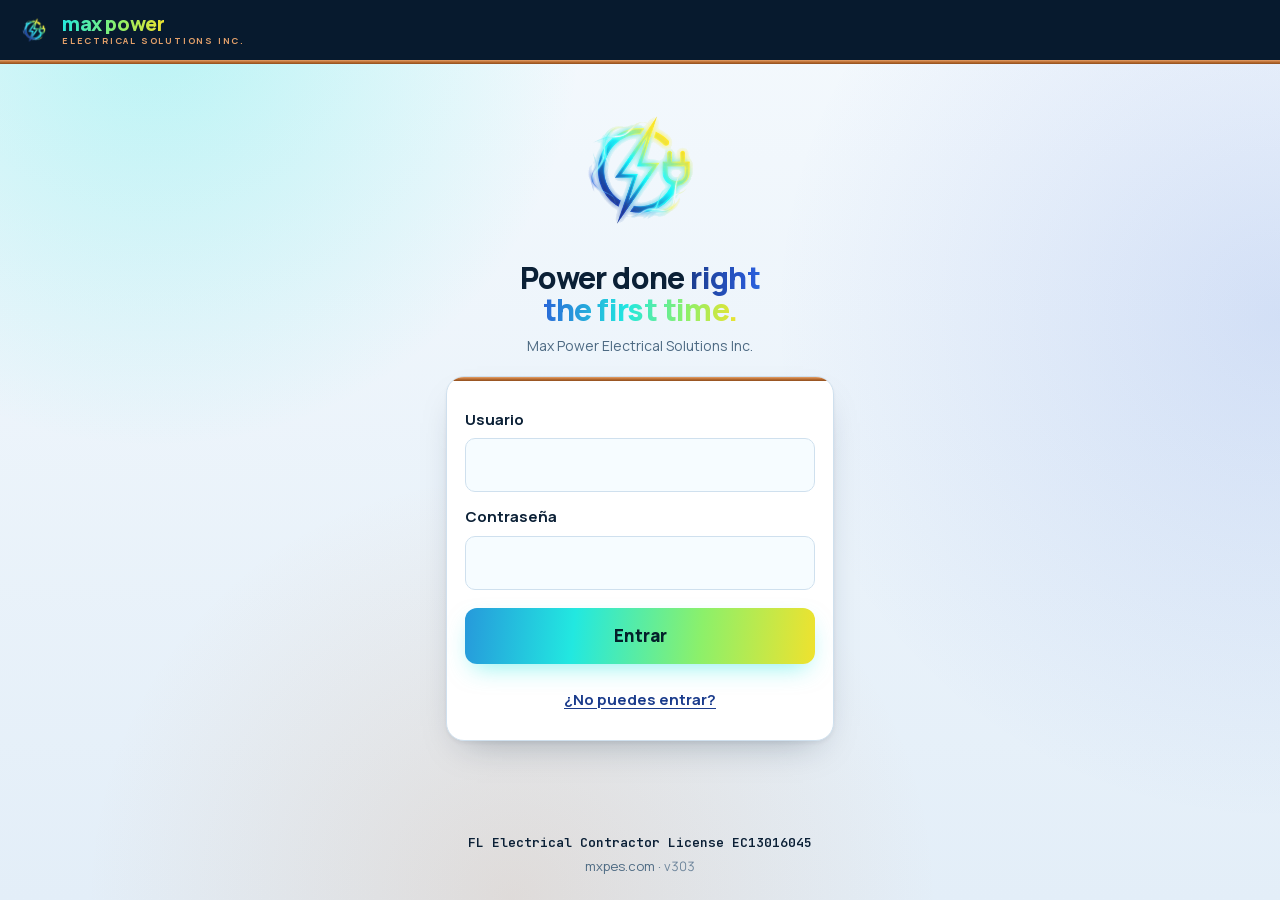
==== index.html @ 0029f030 "Fase 11b: documentos (la lista única de pegado v305, README de las capas que cambian, f11 «La Fase 1" ====
<!DOCTYPE html>
<html lang="es">
<head>
  <meta charset="UTF-8">
  <meta name="viewport" content="width=device-width, initial-scale=1.0">
  <title>Max Power — Proyectos</title>
  <link rel="manifest" href="manifest.webmanifest">
  <meta name="theme-color" content="#071A2E">
  <meta name="apple-mobile-web-app-capable" content="yes">
  <meta name="apple-mobile-web-app-status-bar-style" content="black-translucent">
  <meta name="apple-mobile-web-app-title" content="Max Power">
  <link rel="apple-touch-icon" href="assets/icon-180.png">
  <link rel="icon" type="image/png" sizes="192x192" href="assets/icon-192.png">
  <link rel="stylesheet" href="css/styles.css?v=299">
  <link rel="stylesheet" href="css/conta.css?v=305">
</head>
<body>

  <!-- ============ PORTADA: usuario y contraseña ============ -->
  <section id="vista-login" class="login" hidden>
    <!-- La misma barra noche de la app, con el cable de cobre -->
    <header class="login-barra">
      <img id="logo-login-barra" class="login-barra-logo" src="" alt="" width="36" height="36">
      <div>
        <div class="wordmark grad-text-warm">max power</div>
        <div class="wordmark-sub">Electrical Solutions Inc.</div>
      </div>
      <div class="wire-cu" aria-hidden="true"></div>
    </header>
    <div class="login-caja">
      <img id="logo-login" class="login-logo" alt="Logo Max Power" src="">
      <h1 class="login-titulo">Power done <span class="grad-text">right the first time.</span></h1>
      <p class="login-empresa">Max Power Electrical Solutions Inc.</p>
      <form id="form-login" class="login-form card card-white">
        <div class="wire-cu" aria-hidden="true"></div>
        <label>Usuario
          <input name="usuario" type="text" autocomplete="username" autocapitalize="none" required>
        </label>
        <label>Contraseña
          <input name="clave" type="password" autocomplete="current-password" required>
        </label>
        <div id="login-error" class="login-error" hidden>Usuario o contraseña incorrectos.</div>
        <button type="submit" class="btn btn-pulse btn-entrar">Entrar</button>
        <details class="login-ayuda">
          <summary>¿No puedes entrar?</summary>
          <p>Pídele a Edgar que te cambie la contraseña.</p>
        </details>
      </form>
      <div class="login-pie">
        <div class="mono">FL Electrical Contractor License EC13016045</div>
        <div>mxpes.com · <span class="app-version" data-version title="Versión de la app"></span></div>
      </div>
    </div>
  </section>

  <!-- ============ APLICACIÓN ============ -->
  <div id="vista-app" hidden>

    <!-- Marco oscuro superior (como el nav de mxpes.com) -->
    <header class="membrete">
      <div class="membrete-inner">
        <img id="logo" class="membrete-logo" alt="Logo Max Power" src="">
        <div>
          <div class="wordmark grad-text-warm">max power</div>
          <div class="wordmark-sub">Electrical Solutions Inc.</div>
        </div>
        <!-- «Cobre y luz»: en la barra solo queda el avatar. Abre la hoja «Perfil» -->
        <div class="membrete-der">
          <button id="btn-avatar" type="button" class="btn-avatar" aria-haspopup="dialog" aria-label="Perfil" title="Perfil"><span id="avatar-iniciales" class="avatar-iniciales" data-no-i18n aria-hidden="true"></span></button>
        </div>
      </div>
      <!-- Los botones de siempre NO se borran: viven aquí escondidos, con sus id y
           manejadores, y el avatar y el botón flotante los tocan con .click()
           (un solo camino de código). Nunca se ven. -->
      <div class="membrete-guardado" hidden>
        <button id="btn-asistente" class="btn-chat" title="Preguntarle al asistente" hidden><svg viewBox="0 0 24 24" fill="none" stroke="currentColor" stroke-width="1.7" stroke-linecap="round" stroke-linejoin="round"><path d="M11 4.5c.5 3.4 2.1 5 5.5 5.5-3.4.5-5 2.1-5.5 5.5-.5-3.4-2.1-5-5.5-5.5 3.4-.5 5-2.1 5.5-5.5z"/><path d="M18 13.5c.3 1.9 1.1 2.7 3 3-1.9.3-2.7 1.1-3 3-.3-1.9-1.1-2.7-3-3 1.9-.3 2.7-1.1 3-3z"/></svg></button>
        <button id="btn-chat" class="btn-chat" title="Mensajes del equipo" hidden><svg viewBox="0 0 24 24" fill="none" stroke="currentColor" stroke-width="1.7" stroke-linecap="round" stroke-linejoin="round"><path d="M21 11.5a7.5 7.5 0 0 1-7.5 7.5H6.2L3 21.5l.9-4.6A7.5 7.5 0 1 1 21 11.5z"/><path d="M8.5 11.5h.01M12 11.5h.01M15.5 11.5h.01"/></svg><span id="chat-badge" class="chat-badge" hidden></span></button>
        <button id="btn-idioma" class="btn-idioma" title="English / Español">EN</button>
        <span id="usuario-chip" class="usuario-chip"></span>
        <span class="app-version" data-version title="Versión de la app — toca para comprobarla"></span>
        <button id="btn-salir" class="btn-salir" title="Cambiar de usuario">Salir</button>
      </div>
      <!-- El cable de cobre con su chispa: cuelga debajo de la barra y viaja con ella -->
      <div class="wire-cu" aria-hidden="true"></div>
    </header>

    <!-- Menú lateral: desde 768 px (iPad y computadora). Las mismas entradas de la
         barra de abajo: Hoy, Proyectos, Contabilidad (solo el dueño) y Más. -->
    <nav id="lateral" class="lateral" aria-label="Menú"></nav>

    <!-- Migas y acciones de la vista actual -->
    <div class="toolbar">
      <button id="btn-volver" class="btn-volver" hidden title="Volver">←</button>
      <div class="toolbar-titulos">
        <div id="kicker" class="kicker"></div>
        <h1 id="titulo-vista">Hoy</h1>
      </div>
      <button id="btn-nuevo" class="btn-nuevo" title="Crear un proyecto nuevo" hidden>+ Nuevo proyecto</button>
    </div>

    <main class="container">

      <!-- «HOY» (vista home): el día de quien entró. Las categorías viven ahora en
           Proyectos › Todos los proyectos. -->
      <section id="vista-home">
        <!-- Las siete losetas de siempre: siguen aquí con sus id y manejadores (otras
             partes de la app y las pruebas las tocan con .click()), pero no se ven nunca.
             Cada una tiene ahora su sitio: Hoy, Proyectos o Más. -->
        <div class="botones-rapidos" aria-hidden="true">
          <button id="btn-horas" class="btn-horas"><span class="tile-ico"><svg viewBox="0 0 24 24" fill="none" stroke="currentColor" stroke-width="1.8" stroke-linecap="round" stroke-linejoin="round"><circle cx="12" cy="13" r="8"/><path d="M12 9v4l2.5 2.5"/><path d="M9 2h6"/></svg></span><span class="tile-txt">Reportar mis horas</span></button>
          <button id="btn-calendario" class="btn-horas"><span class="tile-ico"><svg viewBox="0 0 24 24" fill="none" stroke="currentColor" stroke-width="1.8" stroke-linecap="round" stroke-linejoin="round"><rect x="3" y="5" width="18" height="16" rx="3"/><path d="M8 3v4M16 3v4M3 10h18"/><path d="M8 15h.01M12 15h.01M16 15h.01"/></svg></span><span class="tile-txt">Calendario</span></button>
          <button id="btn-checklist" class="btn-horas"><span class="tile-ico"><svg viewBox="0 0 24 24" fill="none" stroke="currentColor" stroke-width="1.8" stroke-linecap="round" stroke-linejoin="round"><rect x="3" y="4" width="18" height="17" rx="3"/><path d="m8 12 2.5 2.5L16 9"/></svg></span><span class="tile-txt">Checklist</span></button>
          <button id="btn-materiales" class="btn-horas"><span class="tile-ico"><svg viewBox="0 0 24 24" fill="none" stroke="currentColor" stroke-width="1.8" stroke-linecap="round" stroke-linejoin="round"><path d="M3 4h2l2.4 11.5A2 2 0 0 0 9.4 17h8.2a2 2 0 0 0 2-1.6L21 8H6"/><circle cx="10" cy="20.5" r="1.3"/><circle cx="17" cy="20.5" r="1.3"/></svg></span><span class="tile-txt">Materiales</span></button>
          <button id="btn-gastos" class="btn-horas" hidden><span class="tile-ico"><svg viewBox="0 0 24 24" fill="none" stroke="currentColor" stroke-width="1.8" stroke-linecap="round" stroke-linejoin="round"><path d="M4 20V10M10 20V4M16 20v-9M21 20H3"/></svg></span><span class="tile-txt">Gastos</span></button>
          <button id="btn-estimador" class="btn-horas" hidden><span class="tile-ico"><svg viewBox="0 0 24 24" fill="none" stroke="currentColor" stroke-width="1.8" stroke-linecap="round" stroke-linejoin="round"><rect x="5" y="2.5" width="14" height="19" rx="3"/><path d="M9 7h6"/><path d="M9 12h.01M12 12h.01M15 12h.01M9 15.5h.01M12 15.5h.01M15 15.5h.01M9 19h.01M12 19h.01M15 19h.01"/></svg></span><span class="tile-txt">Estimador</span></button>
          <button id="btn-levantamiento" class="btn-horas" hidden><span class="tile-ico"><svg viewBox="0 0 24 24" fill="none" stroke="currentColor" stroke-width="1.8" stroke-linecap="round" stroke-linejoin="round"><path d="M3 10.5 12 3l9 7.5"/><path d="M5 9.5V20h14V9.5"/><path d="M9.5 20v-5h5v5"/><circle cx="12" cy="11.5" r="1.1"/></svg></span><span class="tile-txt">Levantamiento</span></button>
          <button id="btn-conta" class="btn-horas" hidden><span class="tile-ico"><svg viewBox="0 0 24 24" fill="none" stroke="currentColor" stroke-width="1.8" stroke-linecap="round" stroke-linejoin="round"><path d="M3 10 12 4l9 6"/><path d="M5 10v9M10 10v9M14 10v9M19 10v9M3 20h18"/></svg></span><span class="tile-txt">Contabilidad</span></button>
        </div>
        <!-- 9-nov: el inicio por ZONAS, cada una con su título. En la computadora: «Para atender» arriba a todo
             lo ancho, la agenda a la izquierda y el dinero (con QuickBooks) a la derecha, y debajo el equipo y la
             empresa a todo lo ancho. En el teléfono, una debajo de otra en este mismo orden. Al equipo de campo no
             le salen los títulos y ve sus bloques en su orden de siempre (css: body.rol-campo #vista-home). -->
        <div class="home-zona zona-atender">
          <h2 class="zona-titulo">Para atender</h2>
          <div class="zona-fila">
            <section id="inicio-urgentes"></section>
            <!-- v281 (pliego §13 E5): la bandeja «La IA pregunta» (solo el dueño): las dudas de la revisión diaria -->
            <section id="inicio-dudas" hidden></section>
            <section id="inicio-avisos"></section>
          </div>
        </div>
        <div class="home-zona zona-agenda">
          <h2 class="zona-titulo">Agenda</h2>
          <section id="inicio-hoy"><div class="esqueleto" aria-hidden="true"></div><div class="esqueleto corto" aria-hidden="true"></div></section>
          <section id="inicio-vence"></section>
          <section id="inicio-inspecciones"></section>
        </div>
        <div class="home-zona zona-equipo">
          <h2 class="zona-titulo">Equipo</h2>
          <!-- «Horas» del dueño: el reporte del equipo y la semana en una sola tarjeta -->
          <section id="inicio-horas" class="card card-white horas-card" hidden>
            <div class="horas-cab">
              <h2 class="label-cu horas-titulo">Horas</h2>
              <button type="button" class="btn sm btn-navy horas-reportar" id="horas-reportar">Reportar mis horas</button>
            </div>
            <div id="inicio-equipo"></div>
            <div id="inicio-semana"></div>
          </section>
        </div>
        <div class="home-zona zona-dinero">
          <h2 class="zona-titulo">Dinero</h2>
          <section id="resumen" class="resumen"></section>
          <!-- «QuickBooks: mira esto» (solo el dueño): antes salía debajo de las dudas; ahora va con el dinero -->
          <section id="inicio-qb" hidden></section>
          <section id="inicio-mes"></section>
        </div>
        <div class="home-zona zona-empresa">
          <h2 class="zona-titulo">Empresa</h2>
          <section id="inicio-empresa"></section>
          <section id="inicio-notif"></section>
        </div>
      </section>

      <!-- PROYECTOS: la obra elegida arriba (fila de chips) y sus herramientas -->
      <section id="vista-proyectos" hidden>
        <div id="proy-chips" class="proy-chips" aria-label="Elegir la obra"></div>
        <div id="proy-obra"></div>
      </section>

      <!-- PROYECTOS › TODOS: el buscador de siempre (categoría → etapa → lista → ficha) -->
      <section id="vista-proyectos-todos" hidden>
        <section id="categorias" class="categorias"><div class="esqueleto" aria-hidden="true"></div><div class="esqueleto" aria-hidden="true"></div></section>
      </section>

      <!-- MÁS: calendario completo, chat, asistente, idioma, perfil y salir -->
      <section id="vista-mas" hidden>
        <div class="card card-white mas-marca">
          <img class="mas-lockup" src="assets/lockup.png" width="220" alt="Max Power Electrical Solutions Inc." decoding="async">
          <div class="mas-licencia" data-no-i18n>FL EC13016045</div>
        </div>
        <div id="mas-filas" class="card card-white mas-filas"></div>
      </section>

      <!-- CALENDARIO: mes completo con eventos y pendientes -->
      <section id="vista-calendario" hidden>
        <!-- Abierto desde una obra: solo sus eventos, con el chip para quitar el filtro -->
        <div id="cal-filtro" class="filtro-fila" hidden></div>
        <div class="cal-card">
          <div class="cal-nav">
            <button id="cal-prev" class="btn-volver" title="Mes anterior">‹</button>
            <div id="cal-mes" class="cal-mes"></div>
            <button id="cal-next" class="btn-volver" title="Mes siguiente">›</button>
          </div>
          <div class="cal-semana-nombres">
            <span>Lun</span><span>Mar</span><span>Mié</span><span>Jue</span><span>Vie</span><span>Sáb</span><span>Dom</span>
          </div>
          <div id="cal-grid" class="cal-grid"></div>
          <div class="cal-leyenda">
            <span><span class="cal-dot hoy"></span> Hoy</span>
            <span><span class="cal-dot trabajo"></span> Con trabajo</span>
            <span><span class="cal-dot vacio"></span> Sin programar</span>
            <span><span class="cal-dot pendiente"></span> Pendiente sin resolver</span>
          </div>
        </div>
        <div id="cal-dia-panel"></div>
      </section>

      <!-- MIS HORAS: reporte diario del trabajador -->
      <section id="vista-horas" hidden>
        <div class="horas-dos">
        <div class="horas-form-card">
          <form id="form-horas">
            <!-- v279 (pliego §13 D8): primero lo que se hizo, en un cuadro grande para dictarlo con el micrófono del teclado -->
            <label class="horas-que-hiciste">¿Qué hiciste hoy?
              <textarea name="notas" rows="4" style="font-size: 18px !important; min-height: 44px;" placeholder="Ej: 6 horas en lo de Caroline, colgamos 4 luces y movimos una toma. Toca el micrófono del teclado y cuéntalo." autocomplete="off"></textarea>
            </label>
            <!-- v280 (pliego §13 E4, D9): la IA lee el cuadro y apunta el reporte; el formulario de abajo sigue siendo el camino a mano -->
            <div class="horas-ia">
              <button type="button" class="accion secundaria horas-ia-btn" id="horas-ia">Que la IA lo apunte</button>
              <div class="horas-ia-caja" id="horas-ia-caja" aria-live="polite" hidden></div>
            </div>
            <div class="modal-fila">
              <label>Fecha
                <input name="fecha" type="date" required>
              </label>
              <label>Horas trabajadas
                <input name="horas" type="number" min="0.5" max="16" step="0.5" placeholder="8" required>
              </label>
            </div>
            <label>Proyecto
              <select name="proyecto" required></select>
            </label>
            <label>Fase / tipo de trabajo
              <select name="fase">
                <option value="Movilización">Inicio / Movilización</option>
                <option value="Demolición">Demolición</option>
                <option value="Rough-in" selected>Rough-in</option>
                <option value="Underground">Underground</option>
                <option value="Panel / Servicio">Panel / Servicio</option>
                <option value="Trim-out">Trim / Terminación</option>
                <option value="Low Voltage">Low Voltage / Audio</option>
                <option value="Troubleshooting">Troubleshooting</option>
                <option value="Inspección / Correcciones">Inspección / Correcciones</option>
                <option value="Service Call">Service Call</option>
              </select>
            </label>
            <label>¿Fue trabajo de un Change Order? (toca la flechita y elígelo)
              <select name="co">
                <option value="">Contrato base</option>
              </select>
            </label>
            <label>¿Quedó algún pendiente? (faltó material, circuito sin tirar…)
              <textarea name="pendiente" rows="2" placeholder="Ej: faltó cable 14/2 — circuito del pasillo sin tirar" autocomplete="off"></textarea>
            </label>
            <label class="chk-urg-label">
              <input name="urgente" type="checkbox"> <span class="ico ico-rojo" aria-hidden="true"><svg viewBox="0 0 24 24"><circle cx="12" cy="12" r="6.5" fill="#E5484D"/></svg></span>Es urgente — frena el trabajo
            </label>
            <p class="modal-nota">Tu reporte se guarda directo en el sistema y Edgar lo ve al instante.</p>
            <button type="submit" class="btn btn-pulse btn-entrar">✓ Guardar mi reporte</button>
          </form>
        </div>
        <div class="horas-lista-card" id="horas-historial"></div>
        </div>
      </section>

      <!-- CHECKLIST: el trabajo vivo de cada proyecto (todos lo ven) -->
      <section id="vista-checklist" hidden>
        <div id="checklist-panel"></div>
      </section>

      <!-- MATERIALES: lista de compras conectada a los pendientes -->
      <section id="vista-materiales" hidden>
        <div id="materiales-panel"></div>
      </section>

      <!-- CHAT: mensajes del equipo (grupo y privados) -->
      <section id="vista-chat" hidden>
        <div id="chat-panel"></div>
      </section>

      <!-- EL ASISTENTE: el chat con el cerebro. Lo ve todo el mundo;
           el equipo tiene su propia versión sin nada de dinero. -->
      <section id="vista-asistente" hidden>
        <div id="asistente-panel"></div>
      </section>

      <!-- ESTIMADOR: solo el dueño (su receta secreta) -->
      <section id="vista-estimador" hidden>
        <div id="estimador-panel"></div>
      </section>

      <section id="vista-levantamiento" hidden>
        <div id="levantamiento-panel"></div>
      </section>

      <section id="vista-propuesta" hidden>
        <div id="propuesta-panel"></div>
      </section>

      <section id="vista-cierre" hidden>
        <div id="cierre-panel"></div>
      </section>

      <!-- ESCRIBIR EL ALCANCE: de la hoja dictada al contrato. Solo el dueño. -->
      <section id="vista-alcance" hidden>
        <div id="alcance-panel"></div>
      </section>

      <!-- CONTROL DE GASTOS (incluye costos del equipo): solo el dueño -->
      <section id="vista-gastos" hidden>
        <div id="gastos-panel"></div>
      </section>

      <!-- CONTABILIDAD (solo dueño): la pantalla del banco vive en js/conta.js. data-no-i18n: va en español. -->
      <section id="vista-conta" hidden>
        <div id="conta-raiz" data-no-i18n></div>
      </section>

      <!-- NIVEL 2 · SUBMENÚ: etapas de la categoría elegida -->
      <section id="vista-etapas" hidden>
        <div id="etapas" class="etapas"></div>
      </section>

      <!-- NIVEL 3 · LISTA: proyectos de esa categoría y etapa -->
      <section id="vista-lista" hidden>
        <input id="buscador" type="search" placeholder="Buscar proyecto, cliente o dirección…" autocomplete="off">
        <div id="lista" class="lista"></div>
      </section>

      <!-- NIVEL 4 · FICHA: la pantalla completa de un solo proyecto -->
      <section id="vista-detalle" hidden>
        <div id="detalle"></div>
      </section>

    </main>

    <footer class="pie">
      <p><strong>Datos en vivo</strong> — base de datos en la nube · finanzas conciliadas con QuickBooks</p>
      <p>Max Power Electrical Solutions, Inc. · mxpes.com</p>
      <div class="licencia">FL Electrical Contractor License <span class="mono">EC13016045</span></div>
    </footer>

    <!-- La barra de abajo («Cobre y luz», opción A): Hoy · Proyectos · Más, para todos, y
         «Contabilidad» (el libro mayor) solo para el dueño: la enseña app.js (irHome).
         Solo en el teléfono (desde 768 px está el menú lateral con las mismas entradas).
         La enciende app.js cuando alguien entra. -->
    <nav id="nav-abajo" class="bottom-nav" aria-label="Menú de abajo" hidden>
      <button type="button" data-nav="hoy"><svg viewBox="0 0 24 24" width="26" height="26" fill="none" stroke="currentColor" stroke-width="1.7" stroke-linecap="round" stroke-linejoin="round" aria-hidden="true"><path d="M3 11 12 4l9 7"/><path d="M5 10v10h5v-6h4v6h5V10"/></svg><span>Hoy</span></button>
      <button type="button" data-nav="proyectos"><svg viewBox="0 0 24 24" width="26" height="26" fill="none" stroke="currentColor" stroke-width="1.7" stroke-linecap="round" stroke-linejoin="round" aria-hidden="true"><rect x="3" y="4" width="8" height="7" rx="2"/><rect x="13" y="4" width="8" height="7" rx="2"/><rect x="3" y="13" width="8" height="7" rx="2"/><rect x="13" y="13" width="8" height="7" rx="2"/></svg><span>Proyectos</span></button>
      <button type="button" data-nav="conta" hidden><svg viewBox="0 0 24 24" width="26" height="26" fill="none" stroke="currentColor" stroke-width="1.7" stroke-linecap="round" stroke-linejoin="round" aria-hidden="true"><path d="M4 19.5A2.5 2.5 0 0 1 6.5 17H20"/><path d="M6.5 2H20v20H6.5A2.5 2.5 0 0 1 4 19.5v-15A2.5 2.5 0 0 1 6.5 2z"/><path d="M9 7h7M9 11h7"/></svg><span>Contabilidad</span></button>
      <button type="button" data-nav="mas"><svg viewBox="0 0 24 24" width="26" height="26" fill="none" stroke="currentColor" stroke-width="1.7" stroke-linecap="round" stroke-linejoin="round" aria-hidden="true"><path d="M4 6h16M4 12h16M4 18h16"/></svg><span>Más</span><span id="nav-chat-badge" class="nav-badge" hidden></span></button>
    </nav>

    <!-- Botón flotante («Cobre y luz»): el asistente y el chat del equipo desde cualquier
         pantalla. Uno solo. No sale en el chat, en el asistente ni con una hoja o ventana abierta. -->
    <button id="fab" type="button" class="fab" hidden aria-haspopup="dialog" aria-label="Asistente y chat" title="Asistente y chat"><svg viewBox="0 0 24 24" width="26" height="26" fill="none" stroke="currentColor" stroke-width="1.7" stroke-linecap="round" stroke-linejoin="round" aria-hidden="true"><path d="M21 11.5a7.5 7.5 0 0 1-7.5 7.5H6.2L3 21.5l.9-4.6A7.5 7.5 0 1 1 21 11.5z"/><path d="M13.5 7.5c.3 2 1.5 3.2 3.5 3.5-2 .3-3.2 1.5-3.5 3.5-.3-2-1.5-3.2-3.5-3.5 2-.3 3.2-1.5 3.5-3.5z"/></svg><span id="fab-badge" class="fab-badge" hidden></span></button>
  </div>

  <!-- Ventana para crear un proyecto nuevo -->
  <dialog id="modal-nuevo" class="modal">
    <form id="form-nuevo" method="dialog">
      <div class="modal-titulo">Nuevo Proyecto</div>
      <label>Nombre del proyecto *
        <input name="nombre" type="text" required placeholder="Ej: Casa García — Remodelación" autocomplete="off">
      </label>
      <div class="modal-fila">
        <label>Categoría
          <select name="tipo">
            <option value="residencial">Residencial</option>
            <option value="comercial">Comercial</option>
            <option value="servicio">Servicio</option>
          </select>
        </label>
        <label>Etapa inicial
          <select name="estado">
            <option value="estimando" selected>Estimando (todavía sin propuesta)</option>
            <option value="enviado">Enviado</option>
            <option value="aprobado">Aprobado</option>
            <option value="ejecucion">En ejecución</option>
          </select>
        </label>
      </div>
      <div id="nuevo-trato"></div>
      <label data-lab-cliente><span>Cliente</span>
        <input name="cliente" type="text" placeholder="Ej: Juan García" autocomplete="off">
      </label>
      <div class="modal-fila">
        <label>Correo del cliente
          <input name="cliente_email" type="email" placeholder="para la propuesta y el portal" autocomplete="off">
        </label>
        <label>Teléfono del cliente
          <input name="cliente_tel" type="tel" placeholder="Ej: (813) 555-0100" autocomplete="off">
        </label>
      </div>
      <label>Dirección
        <input name="direccion" type="text" placeholder="Ej: 123 Main St, Tampa, FL" autocomplete="off">
      </label>
      <label>Valor del contrato ($)
        <input name="contrato" type="text" inputmode="decimal" placeholder="lo pone el alcance" autocomplete="off">
      </label>
      <label>Nº de propuesta / SOW
        <input name="ref" type="text" placeholder="lo pone el alcance" autocomplete="off">
      </label>
      <p class="modal-nota">El precio y el número de propuesta no hace falta escribirlos: salen solos cuando
        armes el alcance. Solo llénalos si el SOW ya existe de antes.</p>
      <label>Notas
        <input name="notas" type="text" placeholder="Situación actual del proyecto" autocomplete="off">
      </label>
      <p class="modal-nota">El proyecto se guarda en la nube y lo ve todo el equipo al instante.</p>
      <div class="modal-botones">
        <button type="button" id="btn-cancelar" class="accion secundaria">Cancelar</button>
        <button type="submit" class="accion">Crear proyecto</button>
      </div>
    </form>
  </dialog>

  <script src="assets/logo.js?v=236"></script>
  <script src="assets/config.js?v=209"></script>
  <script src="js/db.js?v=295"></script>
  <script src="js/alcance.js?v=287"></script>
  <script src="js/app.js?v=303"></script>
  <script src="js/conta.js?v=305"></script>
  <script src="js/i18n.js?v=299"></script>
  <script src="js/iconos.js?v=242"></script>
</body>
</html>
---- css/styles.css ----
/* ==== «Cobre y luz» (tanda 1, 25-sep): la letra va DENTRO de la app ====
   Manrope para todo y JetBrains Mono para números de permiso, factura y licencia.
   Los archivos están en assets/fonts (subconjunto latino): la app abre sin señal,
   nada se baja de Google. */
@font-face {
  font-family: 'Manrope';
  src: url('../assets/fonts/manrope.woff2') format('woff2');
  font-weight: 400 800;
  font-style: normal;
  font-display: swap;
  unicode-range: U+0000-00FF, U+2013-2014, U+2018-201A, U+201C-201E, U+2022, U+2026;
}
@font-face {
  font-family: 'JetBrains Mono';
  src: url('../assets/fonts/jetbrains-mono.woff2') format('woff2');
  font-weight: 500 600;
  font-style: normal;
  font-display: swap;
  unicode-range: U+0000-00FF, U+2013-2014, U+2018-201A, U+201C-201E, U+2022, U+2026;
}

:root {
  /* Marca */
  --mp-navy:   #1B3C8C;
  --mp-blue:   #2A5BD7;
  --mp-cyan:   #22E8E0;   /* solo sobre fondos oscuros */
  --mp-lime:   #8CF06A;
  --mp-yellow: #EFE22E;
  --mp-deep:   #071A2E;

  --mp-grad: linear-gradient(96deg,#1B3C8C 0%,#2A5BD7 24%,#22E8E0 58%,#8CF06A 80%,#EFE22E 100%);

  /* Superficies claras (celestes, nunca gris puro) */
  --mp-sky-1: #F6FCFF;
  --mp-sky-2: #E8F3FA;
  --mp-sky-3: #DCEEF7;
  --mp-card:  #FFFFFF;
  --mp-line:  #cfe0ee;

  /* Texto sobre claro */
  --mp-ink:   #0B2036;
  --mp-ink-2: #4D6A83;
  --mp-ink-3: #5B7690;   /* el #7e97ad del brief da 3.0:1 sobre blanco; este llega a 4.5:1 */

  /* Acento claro-seguro (el cyan no se usa como texto en claro) */
  --mp-teal-text: #0D7D92;

  /* Semántica de estado: cyan = activo, lima = completo, amarillo = urgencia */
  --mp-ok:     #1E6B35;   /* verde oscuro para texto sobre claro */
  --mp-warn-bg:#FBF6C9;
  --mp-warn-bd:#efdc7c;
  --mp-warn-tx:#5A4300;
  --mp-danger: #C8372D;

  --mp-shadow:    0 2px 4px rgba(11,32,54,.06), 0 16px 36px -18px rgba(11,32,54,.34);
  --mp-shadow-lg: 0 2px 4px rgba(11,32,54,.05), 0 22px 48px -20px rgba(11,32,54,.28);
  --mp-ease: cubic-bezier(.2,.8,.3,1);

  /* P182 (25-sep): los colores sueltos que se repetían, con nombre. Mismos hex de siempre. */
  --mp-white:      #FFFFFF;
  --mp-black:      #000000;
  --mp-sky-0:      #F4FBFF;   /* texto/fondo casi blanco sobre azul profundo */
  --mp-danger-tx:  #C8372D;   /* rojo de texto (avisos, vencido) */
  --mp-danger-bg:  #FDF1F1;
  --mp-danger-bg2: #FDF4F4;
  --mp-danger-bd:  #F3D2CE;
  --mp-danger-2:   #B23232;
  --mp-danger-3:   #E5484D;
  --mp-ok-2:       #4C8A1F;   /* verde de texto */
  --mp-ok-bg:      #E3F7DA;
  --mp-ok-bd:      #BFE8A8;
  --mp-cyan-bg:    #EAFBFA;
  --mp-blue-2:     #2E62E0;
  --mp-line-2:     #BCDCEA;
  --mp-deep-2:     #0E2A4C;
  /* La escala de letras (P182), subida a la de «Cobre y luz»: nada por debajo de 13 px */
  --fs-1: 13px;      /* etiquetas chicas */
  --fs-2: 13px;      /* notas, metadatos */
  --fs-3: 14px;      /* texto secundario */
  --fs-4: 15px;      /* texto de apoyo */
  --fs-5: 16px;      /* texto normal */
  --fs-6: 17px;      /* botones y títulos de tarjeta */
  --fs-7: 20px;      /* títulos */
  --fs-8: 26px;      /* cifras grandes */
  --fs-h1: 30px;     /* título de pantalla · 800 */
  --fs-h2: 18px;     /* título de tarjeta · 800 */
  --fs-body: 17px;   /* cuerpo */
  --fs-label: 14px;  /* etiquetas en frase, no en mayúsculas (se leen mejor) */
  --fs-small: 13px;  /* lo más chico que se escribe en la app */
  --fs-money: 44px;

  /* ==== «Cobre y luz» (tanda 1): tokens nuevos, con los valores del brief ==== */
  /* Cobre: el oficio. Solo acento (cables, iconos, etiquetas de sección); nunca fondos ni texto largo */
  --cu: #C8783A;
  --cu-light: #E3A06A;
  --cu-deep: #B86A2E;
  --cu-dark: #8F4F1F;
  --wire: linear-gradient(180deg, #E3A06A, #B86A2E 55%, #8F4F1F);
  --grad-warm: linear-gradient(96deg, #22E8E0 0%, #8CF06A 55%, #EFE22E 100%);
  /* La noche: barra de arriba y la tarjeta que más importa */
  --night: #071A2E;
  --night-2: #0B1F47;
  --night-3: #163B8F;
  /* Estados */
  --ok: #1E8E4E;  --ok-ink: #1E6B35;  --ok-bg: #E3F7DA;
  --warn-ink: #5A4300;  --warn-bg: #FBF6C9;
  --bad: #C8372D;  --bad-line: #F3D2CE;
  /* Fondo «Niebla viva»: blanco que baja a celeste, con tres auras de luz */
  --bg: radial-gradient(circle at 12% 2%, rgba(34,232,224,.28), transparent 30%),
        radial-gradient(circle at 100% 35%, rgba(42,91,215,.14), transparent 36%),
        radial-gradient(circle at 40% 100%, rgba(200,120,58,.16), transparent 36%),
        linear-gradient(180deg, #f4f9fd 0%, #e3eef8 100%);
  --shadow-night: 0 20px 44px -18px rgba(11,32,54,.6), inset 0 1px 0 rgba(255,255,255,.14);
  /* Letra */
  --font: 'Manrope', system-ui, -apple-system, "Segoe UI", sans-serif;
  --mono: 'JetBrains Mono', ui-monospace, SFMono-Regular, Menlo, monospace;
  /* Medidas para el dedo (con guantes) */
  --tap: 44px;       /* lo mínimo para tocar */
  --btn-h: 56px;     /* botón principal */
  --btn2-h: 50px;    /* botón secundario */
  --field-h: 54px;   /* campos de escribir */
  --r-btn: 12px;
  --r-card: 18px;
  --r-field: 10px;

  /* ==== Tanda 4 (28-sep): los colores y tamaños que andaban sueltos, con nombre ====
     Fuera de :root ya no se escribe ningún hex: se usa uno de estos. */
  /* Tamaños con nombre (el salto se nota si se fuerzan a la escala) */
  --fs-obra: 22px;          /* nombre de la obra en la tarjeta noche de Hoy */
  --fs-cifra: 40px;         /* la cifra grande del resumen del dueño */
  --fs-flecha-etapa: 22px;  /* la flechita › entre etapas (más chica que la de las filas, 26) */
  /* Texto sobre la luz y sobre la noche (brief) */
  --ink-on-grad: #04202A;   /* texto sobre el Pulso y sobre lo encendido cian→lima */
  --night-ink-2: #B8C7D9;   /* texto segundo sobre noche */
  --night-ink-3: #9FB3C8;   /* texto tercero sobre noche, pestaña apagada, gris apagado */
  --night-ink-4: #6F8AA6;   /* números del panel de breakers */
  --night-bad: #FFB1A8;     /* rojo que se lee sobre noche (agenda vencida, aviso de error) */
  --night-navy: #7C9BEA;    /* el azul marino de los puntos de estado, para que se vea sobre noche */
  --night-blue: #5B8CF5;    /* el azul de los puntos de estado, para que se vea sobre noche */
  /* Puntos de estado */
  --mp-amber: #F2B705;      /* el punto ámbar */
  --mp-ok-3: #2FB56B;       /* el punto verde */
  /* Cajas de aviso claras */
  --mp-warn-bg-2: #FFFBEB;  /* crema muy claro: «pide algo», caja ámbar del alcance */
  --mp-warn-bd-2: #F0D9A8;  /* borde crema/naranja claro de esas cajas */
  --mp-gris-bd: #9AA6B8;    /* borde gris de la caja informativa del alcance (.alc-gris), sobre claro */
  --bad-ink: #7A2620;       /* texto rojo oscuro sobre rosado (pareja de --ok-ink y --warn-ink) */
  --bad-line-2: #E8A0A0;    /* borde rojo más marcado: urgente, documento en rojo, precio que falta */
  --ok-bg-2: #EAFAF0;       /* verde menta muy claro: luz verde, chip «ya entró», cajas verdes */
  --ok-line-2: #B7E4C7;     /* borde verde menta de esas cajas */
  --mp-cyan-bd: #BDE8E4;    /* borde de mi burbuja del chat (pareja de --mp-cyan-bg) */
  --grad-volt: linear-gradient(180deg, #FFFCE6 0%, #FFF3B3 100%);  /* fondo de la tarjeta volt (avisos, «Regla del día»), el del brief */
  /* Panel de breakers (valores del brief) */
  --panel-caja-1: #18222E;  /* caja, arriba del degradado */
  --panel-caja-2: #0F1720;  /* caja, abajo del degradado */
  --panel-borde: #2A3644;   /* borde de la caja */
  --panel-palanca: #5C6B7D; /* palanca apagada */
  /* Transparencias que se usan como fondo, borde o letra (las de sombras y brillos siguen escritas) */
  --blanco-06: rgba(255,255,255,.06);  /* fondo fantasma sobre noche (Ir/Salir, chips, al pasar) */
  --blanco-10: rgba(255,255,255,.1);   /* fondo de chip y raya sobre noche */
  --blanco-14: rgba(255,255,255,.14);  /* borde suave y barrita apagada sobre noche */
  --blanco-22: rgba(255,255,255,.22);  /* borde de botón fantasma sobre noche */
  --blanco-60: rgba(255,255,255,.6);   /* texto del pie oscuro */
  --blanco-70: rgba(255,255,255,.7);   /* fondo de la cita en el alcance */
  --blanco-85: rgba(255,255,255,.85);  /* texto claro sobre noche (usuario, pie) */
  --cian-06: rgba(34,232,224,.06);     /* fondo cian muy leve (licencia del pie, «+ Agregar») */
  --cian-12: rgba(34,232,224,.12);     /* fondo cian de lo encendido sobre noche; borde del lateral */
  --cian-28: rgba(34,232,224,.28);     /* raya o borde cian fino */
  --cian-32: rgba(34,232,224,.32);     /* borde de la tarjeta noche (brief) */
  --cian-45: rgba(34,232,224,.45);     /* borde cian medio (aviso, deshacer, avatar) */
  --cian-50: rgba(34,232,224,.5);      /* borde de los puntos y del chat */
  --cian-60: rgba(34,232,224,.6);      /* borde cian al pasar o enfocar sobre noche */
  --lima-25: rgba(140,240,106,.25);    /* fondo del paso hecho / hito cobrado */
  --verde-45: rgba(59,142,30,.45);     /* borde del documento en verde */
  --rojo-noche-50: rgba(255,120,120,.5); /* borde del aviso de error sobre oscuro */
  --marino-16: rgba(27,60,140,.16);    /* borde de fichas y botones claros */
  --marino-55: rgba(27,60,140,.55);    /* borde de la ficha encendida */
  --tinta-07: rgba(11,32,54,.07);      /* fondo gris-tinta leve (chip otro día, esqueleto) */
  --tinta-12: rgba(11,32,54,.12);      /* el brillo del esqueleto mientras carga */
  --tinta-18: rgba(11,32,54,.18);      /* borde tinta (líneas del alcance, rueda de espera) */
  --velo-noche-35: rgba(7,26,46,.35);  /* fondo detrás de la hoja de abajo */
  --velo-noche-55: rgba(7,26,46,.55);  /* fondo detrás de las ventanas */
  --velo-noche-72: rgba(7,26,46,.72);  /* velo fuerte: marca de la foto, pantalla «sin señal» */
  --velo-cielo-92: rgba(232,243,250,.92); /* fondo de la barra de pestañas de la ficha */
  --velo-noche-texto: linear-gradient(100deg, rgba(7,26,46,.78) 0%, rgba(7,26,46,.55) 50%, rgba(7,26,46,.15) 100%); /* velo sobre la textura ANSI para que la letra se lea */
}

* { margin: 0; padding: 0; box-sizing: border-box; }

/* Nada puede empujar la página más ancha que la pantalla (teléfonos):
   los selects se estiraban al ancho de su opción más larga */
select, input, textarea { max-width: 100%; min-width: 0; }
body { overflow-x: hidden; }

html { font-size: 100%; }
body {
  font-family: var(--font);
  font-size: var(--fs-body);
  line-height: 1.5;
  font-variant-numeric: tabular-nums;
  /* Color de respaldo; la niebla va en la capa fija de abajo (body::before) */
  background: var(--mp-sky-2);
  color: var(--mp-ink);
  -webkit-font-smoothing: antialiased;
  position: relative;
  isolation: isolate;   /* la capa de la niebla queda debajo de todo, pero dentro del body */
}
/* Fondo «Niebla viva» en una capa fija por debajo. Nunca background-attachment: fixed
   (el Safari del iPhone lo rompe y la pantalla salta al deslizar). */
body::before {
  content: "";
  position: fixed;
  inset: 0;
  z-index: -1;
  background: var(--bg);
  pointer-events: none;
}

/* ============ PORTADA: usuario y contraseña («Cobre y luz», tanda 1) ============ */
/* El atributo hidden debe ganar aunque .login declare display:flex */
[hidden] { display: none !important; }

/* Fondo claro con la niebla (la del body): ya no es la pantalla azul oscura entera.
   Arriba la misma barra noche de la app con su cable de cobre. */
.login {
  min-height: 100vh;
  min-height: 100dvh;
  display: flex;
  flex-direction: column;
  position: relative;
}
.login-barra {
  position: relative;
  height: 60px;
  flex-shrink: 0;
  background: var(--night);
  display: flex;
  align-items: center;
  gap: 10px;
  padding: 0 16px;
}
.login-barra-logo { width: 36px; height: 36px; border-radius: 9px; flex-shrink: 0; }
.login-barra > .wire-cu { position: absolute; left: 0; right: 0; bottom: -4px; }
.login-caja {
  width: min(420px, 100%);
  margin: 0 auto;
  padding: 28px 16px 24px;
  text-align: center;
  position: relative;
  flex: 1;
  display: flex;
  flex-direction: column;
}
.login-logo {
  width: 164px;
  height: 164px;
  margin: 0 auto 10px;
  object-fit: contain;
}
.login-titulo {
  font-size: var(--fs-h1);
  font-weight: 800;
  line-height: 1.08;
  letter-spacing: -0.02em;
  color: var(--mp-ink);
  text-wrap: balance;
}
.login-empresa {
  font-size: var(--fs-label);
  color: var(--mp-ink-2);
  margin: 8px 0 20px;
}

/* La tarjeta blanca con el cable de cobre como filo de arriba */
.login-form { display: grid; gap: 14px; text-align: left; }
.login-form label {
  display: grid;
  gap: 7px;
  color: var(--mp-ink);
  font-size: var(--fs-4);
  font-weight: 700;
}
.login-error {
  background: var(--mp-card);
  border: 1px solid var(--bad-line);
  border-radius: var(--r-field);
  color: var(--bad);
  font-size: var(--fs-4);
  font-weight: 700;
  padding: 10px 12px;
  text-align: center;
}
.login-form .btn-entrar { margin-top: 4px; }
/* «¿No puedes entrar?»: se toca y dice qué hacer. Sin correo ni formulario. */
.login-ayuda { text-align: center; }
.login-ayuda > summary {
  list-style: none;
  min-height: var(--tap);
  display: inline-flex;
  align-items: center;
  justify-content: center;
  padding: 0 12px;
  font-size: var(--fs-4);
  font-weight: 700;
  color: var(--mp-navy);
  text-decoration: underline;
  text-underline-offset: 3px;
  cursor: pointer;
}
.login-ayuda > summary::-webkit-details-marker { display: none; }
.login-ayuda p { font-size: var(--fs-3); color: var(--mp-ink-2); margin: 2px 0 4px; }
.login-pie {
  margin-top: auto;
  padding-top: 22px;
  display: grid;
  gap: 4px;
  font-size: var(--fs-small);
  color: var(--mp-ink-2);
}
.login-pie .mono { font-size: var(--fs-small); color: var(--mp-ink); }

/* ============ BARRA NOCHE de arriba + cable de cobre («Cobre y luz») ============ */
/* Fondo sólido (sin el desenfoque): se lee igual al sol y no pesa en el teléfono.
   El cable de cobre cuelga debajo (.wire-cu, último hijo) y viaja con la barra pegajosa. */
.membrete {
  background: var(--night);
  border-bottom: 0;
  position: sticky;
  top: 0;
  z-index: 20;
}
.membrete > .wire-cu { position: absolute; left: 0; right: 0; bottom: -4px; }
.membrete-inner {
  max-width: 1120px;
  margin: 0 auto;
  height: 60px;
  padding: 0 16px;
  display: flex;
  align-items: center;
  gap: 10px;
}
.membrete-logo {
  width: 36px;
  height: 36px;
  flex-shrink: 0;
}
.membrete-der {
  margin-left: auto;
  display: flex;
  align-items: center;
  gap: 6px;
}
/* La marca: «max power» con la luz cálida (cian → lima → amarillo; va sobre la noche) */
.wordmark {
  white-space: nowrap;
  font-size: var(--fs-7);
  font-weight: 800;
  letter-spacing: -0.02em;
  line-height: 1.05;
  text-transform: lowercase;
  width: fit-content;
}
/* 9 px a propósito: es parte de la marca, no texto para leer (brief, barra superior) */
.wordmark-sub {
  color: var(--cu-light);
  font-size: 9px;
  font-weight: 700;
  letter-spacing: 0.2em;
  text-transform: uppercase;
  margin-top: 2px;
  line-height: 1.2;
}

/* El cable de cobre con la chispa que lo recorre (la corriente) */
.wire-cu { position: relative; height: 4px; background: var(--wire); overflow: hidden; }
.wire-cu::after {
  content: ''; position: absolute; top: -2px; bottom: -2px; width: 90px; left: -100px; border-radius: 4px;
  background: linear-gradient(90deg, transparent, var(--mp-cyan) 35%, var(--mp-white) 50%, var(--mp-cyan) 65%, transparent);
  box-shadow: 0 0 14px rgba(34,232,224,.9);
  animation: mp-spark 3.2s linear infinite;
}
@keyframes mp-spark { 0% { left: -100px; } 100% { left: 105%; } }

/* Texto con la luz de la marca (solo una palabra del título) */
.grad-text { background: var(--mp-grad); -webkit-background-clip: text; background-clip: text; color: transparent; -webkit-text-fill-color: transparent; }
.grad-text-warm { background: var(--grad-warm); -webkit-background-clip: text; background-clip: text; color: transparent; -webkit-text-fill-color: transparent; }
/* Letra de dato: permiso, factura, licencia, circuito */
.mono { font-family: var(--mono); font-weight: 600; }
.muted { color: var(--mp-ink-2); }
/* Etiqueta de sección: cobre, en frase (sin mayúsculas ni espaciado) */
.label-cu { font-size: var(--fs-label); font-weight: 800; color: var(--cu-dark); }
.usuario-chip {
  color: var(--blanco-85);
  font-size: var(--fs-2);
  font-weight: 600;
  white-space: nowrap;
  overflow: hidden;
  text-overflow: ellipsis;
}
/* En el teléfono el nombre no cabe junto al logo: se oculta y quedan EN + Salir */
@media (max-width: 480px) {
  .usuario-chip { display: none; }
  .cal-semana-nombres span, .cal-grid { font-size: var(--fs-2); }
}
/* Todo lo que se toca en la barra: 44 × 44 como mínimo */
.btn-salir {
  min-height: var(--tap);
  background: var(--blanco-06);
  color: var(--mp-white);
  border: 1px solid var(--blanco-22);
  border-radius: var(--r-btn);
  padding: 0 0.8rem;
  font-size: var(--fs-3);
  font-weight: 700;
  cursor: pointer;
  font-family: inherit;
}
.btn-salir:hover, .btn-salir:focus-visible { color: var(--mp-cyan); }

/* Cambio de idioma: muestra el idioma AL QUE cambias (sin el globito) */
.btn-idioma {
  min-width: var(--tap);
  min-height: var(--tap);
  background: none;
  color: var(--mp-cyan);
  border: 1px dashed var(--cian-50);
  border-radius: var(--r-btn);
  padding: 0 0.4rem;
  font-size: var(--fs-3);
  font-weight: 700;
  cursor: pointer;
  font-family: inherit;
}
.btn-idioma:hover, .btn-idioma:focus-visible { border-style: solid; }

/* ============ Barra de herramientas (migas + acciones) ============ */
.toolbar {
  max-width: 1120px;
  margin: 0 auto;
  padding: 1.1rem 16px 0;
  display: flex;
  align-items: center;
  gap: 0.7rem;
}
.btn-volver {
  background: var(--mp-card);
  color: var(--mp-navy);
  border: 1px solid var(--mp-line);
  border-radius: var(--r-btn);
  width: 44px; height: 44px;
  min-width: 44px;
  font-size: var(--fs-6);
  font-weight: 700;
  cursor: pointer;
  flex-shrink: 0;
  font-family: inherit;
}
.btn-volver:hover, .btn-volver:focus-visible { box-shadow: var(--mp-shadow); }
.toolbar-titulos { flex: 1; min-width: 0; }
/* La etiqueta de sección de arriba («Panel de proyectos»): cobre y en frase */
.kicker {
  font-size: var(--fs-label);
  font-weight: 800;
  color: var(--cu-dark);
}
#titulo-vista {
  font-size: clamp(24px, 6.4vw, var(--fs-h1));
  font-weight: 800;
  letter-spacing: -0.02em;
  color: var(--mp-ink);
  line-height: 1.08;
  text-wrap: balance;
}
/* «+ Nuevo proyecto»: navy sólido (el Pulso se guarda para la acción de la pantalla) */
.btn-nuevo {
  min-height: var(--tap);
  background: var(--mp-navy);
  color: var(--mp-white);
  border: none;
  border-radius: var(--r-btn);
  padding: 0 1rem;
  font-size: var(--fs-4);
  font-weight: 700;
  cursor: pointer;
  white-space: nowrap;
  font-family: inherit;
}
.btn-nuevo:hover { background: var(--night-3); }
.btn-nuevo:active { transform: translateY(1px); }

.container {
  max-width: 1120px;
  margin: 0 auto;
  padding: 1rem 20px 2rem;
}

/* ============ HOME: categorías ============ */
.categorias { display: grid; grid-template-columns: minmax(0, 1fr); gap: 0.75rem; }
.categoria-card {
  position: relative;
  display: flex;
  align-items: center;
  gap: 1rem;
  min-height: var(--tap);
  background: var(--mp-card);
  border: 1px solid var(--mp-line);
  border-radius: var(--r-card);
  box-shadow: var(--mp-shadow);
  padding: 1rem 1.15rem;
  cursor: pointer;
  text-align: left;
  font: inherit;
  color: var(--mp-ink);
  width: 100%;
  overflow: hidden;
  transition: border-color .2s var(--mp-ease), box-shadow .2s var(--mp-ease);
}
/* Tarjeta blanca: sin barra de gradiente al lado. Al tocarla, el borde se ilumina. */
.categoria-card:hover, .categoria-card:focus-visible {
  border-color: var(--mp-blue);
  box-shadow: var(--mp-shadow-lg), 0 0 0 3px rgba(34,232,224,.35);
}
/* El icono en su caja blanca de 48 px, con trazo de cobre (el oficio) */
.cat-icono {
  width: 48px; height: 48px;
  border-radius: 12px;
  background: var(--mp-card);
  border: 1px solid var(--mp-line);
  color: var(--cu-dark);
  flex-shrink: 0;
  display: inline-flex;
  align-items: center;
  justify-content: center;
}
.cat-icono svg { width: 32px; height: 32px; }
.cat-icono svg g { stroke: var(--cu-dark); }
.cat-icono svg [fill="#22E8E0"] { fill: var(--cu); }
.categoria-card:active { transform: translateY(1px); }
.cat-info { flex: 1; min-width: 0; }
.cat-nombre { font-weight: 800; letter-spacing: -0.01em; font-size: var(--fs-h2); line-height: 1.2; }
.cat-conteo { font-size: var(--fs-3); color: var(--mp-ink-2); margin-top: 3px; }
.cat-dinero {
  font-size: var(--fs-3);
  font-weight: 600;
  color: var(--mp-teal-text);
  margin-top: 2px;
  font-variant-numeric: tabular-nums;
}
.cat-flecha { color: var(--mp-ink-3); font-size: var(--fs-8); }

/* Tiles de resumen (números con gradiente, estilo web) */
.resumen {
  margin-top: 1.4rem;
  background: var(--mp-line);
  border: 1px solid var(--mp-line);
  border-radius: var(--r-card);
  overflow: hidden;
  display: grid;
  grid-template-columns: repeat(2, minmax(0, 1fr));
  gap: 1px;
}
.resumen-card { background: var(--mp-card); padding: 0.85rem 1rem; min-width: 0; }
/* El número en navy sólido: el gradiente como letra terminaba en amarillo, y el amarillo nunca va de texto */
.resumen-card .valor {
  font-size: var(--fs-7);
  font-weight: 800;
  letter-spacing: -0.02em;
  color: var(--mp-navy);
  font-variant-numeric: tabular-nums;
  width: fit-content;
  max-width: 100%;
  overflow-wrap: anywhere;
}
.resumen-card.alerta .valor {
  background: none;
  -webkit-background-clip: initial;
  background-clip: initial;
  color: var(--mp-warn-tx);
}
.resumen-card.alerta { background: var(--mp-warn-bg); }
.resumen-card .etiqueta {
  font-size: var(--fs-1);
  color: var(--mp-ink-2);
  font-weight: 700;
  margin-top: 0.25rem;
}

/* ============ SUBMENÚ: etapas dentro de una categoría ============ */
.etapas { display: grid; gap: 0.65rem; }
.etapa-card {
  display: flex;
  align-items: center;
  gap: 0.95rem;
  min-height: var(--tap);
  background: var(--mp-card);
  border: 1px solid var(--mp-line);
  border-radius: var(--r-card);
  box-shadow: var(--mp-shadow);
  padding: 0.85rem 1rem;
  cursor: pointer;
  text-align: left;
  font: inherit;
  color: var(--mp-ink);
  width: 100%;
  transition: transform .24s var(--mp-ease), box-shadow .24s var(--mp-ease);
}
.etapa-card:hover, .etapa-card:focus-visible {
  border-color: var(--mp-blue);
  box-shadow: var(--mp-shadow-lg);
}
/* Cuadro numerado estilo web: fondo deep, número cyan */
.etapa-num {
  width: 44px; height: 44px;
  border-radius: 13px;
  background: var(--mp-deep);
  color: var(--mp-cyan);
  font-weight: 650;
  font-size: var(--fs-h2);
  display: flex;
  align-items: center;
  justify-content: center;
  flex-shrink: 0;
  font-variant-numeric: tabular-nums;
}
.etapa-info { flex: 1; }
.etapa-nombre { font-weight: 650; letter-spacing: -0.015em; font-size: var(--fs-6); display: flex; align-items: center; gap: 0.45rem; }
.etapa-desc { font-size: var(--fs-3); color: var(--mp-ink-2); margin-top: 2px; }
.etapa-flecha { color: var(--mp-ink-3); font-size: var(--fs-flecha-etapa); }

/* Punto de estado: cyan pulsante = activo, lima = completo, amarillo = urgencia */
.dot {
  width: 7px; height: 7px;
  border-radius: 50%;
  display: inline-block;
  flex-shrink: 0;
}
.dot.cyan { background: var(--mp-cyan); box-shadow: 0 0 0 3px var(--cian-28); animation: pulso 2.4s ease infinite; }
.dot.lima { background: var(--mp-lime); box-shadow: 0 0 0 3px var(--lima-25); }
.dot.amarillo { background: var(--mp-yellow); box-shadow: 0 0 0 3px rgba(239,226,46,.3); }
.dot.navy { background: var(--mp-navy); }
.dot.azul { background: var(--mp-blue); }
.dot.rojo { background: var(--mp-danger-3); box-shadow: 0 0 0 3px rgba(200,75,75,.22); }
.dot.gris { background: var(--night-ink-3); box-shadow: 0 0 0 3px rgba(154,164,175,.22); }

/* Portal del cliente: interruptor por documento */
.portal-sub { font-size: var(--fs-3); font-weight: 650; color: var(--mp-ink-2); margin: 0.8rem 0 0.35rem; }
.cl-chip-aprobado { font-size: var(--fs-2); font-weight: 650; color: var(--ok-ink); white-space: nowrap; }
.foto-pie .doc-cliente { margin-left: 0.3rem; }
/* Documentos: uno debajo del otro, con sus opciones alineadas al lado */
.doc-fila {
  display: flex;
  align-items: center;
  gap: 0.4rem;
  flex-wrap: wrap;
  width: 100%;
  padding: 0.45rem 0;
  border-bottom: 1px solid var(--mp-sky-2);
}
.doc-fila:last-of-type { border-bottom: none; }
.doc-drive-tag {
  font-size: var(--fs-2);
  font-weight: 650;
  color: var(--mp-ink-3);
  border: 1px dashed var(--mp-line);
  border-radius: 6px;
  padding: 0 0.3rem;
  vertical-align: 1px;
}
.doc-fila .doc-link { flex: 1 1 12rem; min-width: 10rem; }

/* La lista de proyectos plegada como el checklist */
.proy-det .proyecto {
  border: none;
  box-shadow: none;
  margin: 0;
  padding: 0.3rem 0 0.2rem;
  background: transparent;
  cursor: default;
}
.proy-det > summary .chk-avance { font-size: var(--fs-3); }
.proy-det .abrir-ficha { cursor: pointer; }
.doc-cliente {
  background: none;
  border: 1px dashed var(--mp-line);
  border-radius: 8px;
  font: inherit;
  font-size: var(--fs-2);
  font-weight: 650;
  color: var(--mp-ink-3);
  padding: 0.15rem 0.4rem;
  cursor: pointer;
  flex-shrink: 0;
}
.doc-cliente.on { border-style: solid; border-color: var(--mp-ok-3); color: var(--ok-ink); background: var(--ok-bg-2); }

/* Semáforo del equipo: cada fila se abre con sus reportes */
.equipo-det > summary { list-style: none; cursor: pointer; }
.equipo-det > summary::-webkit-details-marker { display: none; }
.equipo-reportes { padding: 0.3rem 0 0.5rem 1.4rem; }
.eq-reporte {
  display: flex;
  align-items: center;
  gap: 0.45rem;
  padding: 0.4rem 0.5rem;
  border: 1px solid var(--mp-line);
  border-radius: 10px;
  margin-bottom: 0.3rem;
  background: var(--mp-card);
}
.eq-reporte.eq-pide { border-color: var(--mp-amber); background: var(--mp-warn-bg-2); }
.eq-rep-permiso { padding: 0.3rem 0.55rem; font-size: var(--fs-2); flex-shrink: 0; }
.eq-pend-titulo { font-size: var(--fs-2); font-weight: 650; color: var(--mp-ink-3); margin: 0.45rem 0 0.2rem; }
.eq-pend { font-size: var(--fs-3); color: var(--mp-ink-2); margin-bottom: 0.15rem; }

/* Estimador: resultados del catálogo con su propio scroll */
#est-resultados { max-height: 340px; overflow-y: auto; }
/* Cajita de cantidad en línea (búsqueda y frecuentes) */
.est-qty-mini { display: flex; align-items: center; gap: 0.3rem; flex-shrink: 0; }
.est-qty-mini input {
  width: 4.6rem;
  font: inherit;
  font-size: var(--fs-4);
  padding: 0.35rem 0.45rem;
  border: 1px solid var(--mp-blue);
  border-radius: 8px;
  background: var(--mp-card);
  color: var(--mp-ink);
}
.est-qty-mini .accion { padding: 0.35rem 0.6rem; }
/* Lápices de la fórmula en el resumen */
.btn-formula {
  background: none;
  border: 0;
  cursor: pointer;
  font: inherit;
  font-size: var(--fs-2);
  color: var(--mp-teal-text);
  padding: 0 0.25rem;
}
.btn-formula:hover { text-decoration: underline; }

/* ---------- 💬 Chat del equipo ---------- */
.btn-chat {
  position: relative;
  min-width: var(--tap);
  min-height: var(--tap);
  background: none;
  border: 1px dashed var(--cian-50);
  border-radius: var(--r-btn);
  padding: 0 0.3rem;
  font-size: var(--fs-5);
  cursor: pointer;
  line-height: 1;
}
.chat-badge {
  position: absolute;
  top: -6px;
  right: -6px;
  background: var(--mp-danger-3);
  color: var(--mp-white);
  font-size: var(--fs-2);
  font-weight: 650;
  min-width: 18px;
  height: 18px;
  border-radius: 999px;
  display: inline-flex;
  align-items: center;
  justify-content: center;
  padding: 0 4px;
}
.chat-lista { display: grid; grid-template-columns: minmax(0, 1fr); gap: 0.4rem; }
.chat-conv {
  min-width: 0;
  display: flex;
  align-items: center;
  gap: 0.6rem;
  width: 100%;
  text-align: left;
  background: var(--mp-card);
  border: 1px solid var(--mp-line);
  border-radius: 12px;
  padding: 0.65rem 0.75rem;
  cursor: pointer;
  font: inherit;
}
.chat-conv:hover { border-color: var(--mp-blue); }
.chat-conv-icono { font-size: var(--fs-7); }
.chat-conv-info { flex: 1; min-width: 0; }
.chat-conv-nombre { display: block; font-weight: 650; font-size: var(--fs-5); color: var(--mp-ink); }
.chat-conv-prev {
  display: block;
  font-size: var(--fs-2);
  color: var(--mp-ink-3);
  overflow: hidden;
  text-overflow: ellipsis;
  white-space: nowrap;
}
.chat-no-leidos {
  background: var(--mp-danger-3);
  color: var(--mp-white);
  font-size: var(--fs-2);
  font-weight: 650;
  min-width: 20px;
  height: 20px;
  border-radius: 999px;
  display: inline-flex;
  align-items: center;
  justify-content: center;
  padding: 0 5px;
  flex-shrink: 0;
}
.chat-caja { display: flex; flex-direction: column; }
.chat-cabeza {
  display: flex;
  align-items: center;
  gap: 0.5rem;
  padding-bottom: 0.5rem;
  border-bottom: 1px solid var(--mp-line);
  margin-bottom: 0.5rem;
}
.chat-titulo { font-weight: 650; font-size: var(--fs-5); color: var(--mp-ink); flex: 1; }
.chat-priv { font-size: var(--fs-2); font-weight: 600; color: var(--mp-ink-3); }
.chat-hilo {
  height: 55vh;
  min-height: 260px;
  overflow-y: auto;
  display: flex;
  flex-direction: column;
  gap: 0.3rem;
  padding: 0.25rem 0.1rem;
}
.chat-dia {
  text-align: center;
  font-size: var(--fs-2);
  font-weight: 600;
  color: var(--mp-ink-3);
  margin: 0.5rem 0 0.2rem;
}
.burbuja {
  max-width: 82%;
  align-self: flex-start;
  background: var(--mp-card);
  border: 1px solid var(--mp-line);
  border-radius: 14px 14px 14px 4px;
  padding: 0.45rem 0.65rem;
  display: inline-block;
}
.burbuja.mia {
  align-self: flex-end;
  background: var(--mp-cyan-bg);
  border-color: var(--mp-cyan-bd);
  border-radius: 14px 14px 4px 14px;
}
.burbuja-quien { display: block; font-size: var(--fs-2); font-weight: 650; color: var(--mp-teal-text); }
.burbuja-texto { display: block; font-size: var(--fs-4); color: var(--mp-ink); word-wrap: break-word; white-space: pre-wrap; }
.burbuja-hora { display: block; font-size: var(--fs-2); color: var(--mp-ink-3); text-align: right; margin-top: 2px; }
.chat-form { display: flex; gap: 0.4rem; margin-top: 0.55rem; }
.chat-form input {
  flex: 1;
  padding: 0.6rem 0.8rem;
  border: 1px solid var(--mp-line);
  border-radius: 999px;
  font: inherit;
  font-size: var(--fs-4);
  background: var(--mp-card);
  color: var(--mp-ink);
}
.chat-form input:focus { outline: 2px solid var(--mp-blue); border-color: var(--mp-blue); }
.chat-enviar {
  width: 44px;
  height: 44px;
  border-radius: 50%;
  border: 0;
  background: var(--mp-navy);
  color: var(--mp-white);
  font-size: var(--fs-6);
  font-weight: 650;
  cursor: pointer;
  flex-shrink: 0;
}
@media (max-width: 560px) {
  .chat-hilo { height: 52vh; }
  .burbuja { max-width: 88%; }
}

/* ---------- Checklist: fichas por proyecto con categorías ---------- */
.chk-det {
  background: var(--mp-card);
  border: 1px solid var(--mp-line);
  border-radius: var(--r-card);
  margin-bottom: 0.6rem;
  overflow: hidden;
}
.chk-det.con-urgentes { border-color: var(--mp-danger-bd); }
.chk-det > summary {
  list-style: none;
  display: flex;
  align-items: center;
  justify-content: space-between;
  gap: 0.6rem;
  padding: 0.8rem 0.95rem;
  cursor: pointer;
  user-select: none;
  -webkit-user-select: none;
}
.chk-det > summary::-webkit-details-marker { display: none; }
.chk-det > summary::after {
  content: "▾";
  color: var(--mp-ink-3);
  font-size: var(--fs-4);
  transition: transform 0.15s ease;
  flex-shrink: 0;
}
.chk-det[open] > summary::after { transform: rotate(180deg); }
.chk-det[open] > summary { border-bottom: 1px solid var(--mp-line); }
.chk-nombre {
  font-weight: 650;
  font-size: var(--fs-5);
  color: var(--mp-ink);
  flex: 1;
  min-width: 0;
  overflow: hidden;
  text-overflow: ellipsis;
  white-space: nowrap;
}
.chk-avance {
  font-size: var(--fs-2);
  font-weight: 650;
  color: var(--mp-teal-text);
  white-space: nowrap;
}
.chk-det.con-urgentes .chk-avance { color: var(--mp-danger-2); }
.chk-cuerpo { padding: 0.7rem 0.8rem 0.85rem; }
.chk-cuerpo .horas-barra { margin-bottom: 0.55rem; }

.tarea {
  display: flex;
  flex-wrap: wrap;            /* si el texto no tiene 13rem de sitio, la categoría y los botones bajan */
  align-items: center;
  gap: 0.5rem;
  padding: 0.45rem 0.6rem;
  border: 1px solid var(--mp-line);
  border-radius: 10px;
  margin-bottom: 0.35rem;
  background: var(--mp-card);
}
.tarea.prio-urgente { border-color: var(--mp-danger-bd); background: var(--mp-danger-bg2); }
/* Sobre el fondo rosado, la línea gris de debajo necesita un gris más fuerte (≥ 4.5:1) */
.tarea.prio-urgente .tarea-meta { color: var(--mp-ink-2); }
.tarea.prio-espera { border-style: dashed; }
.tarea.prio-espera .tarea-texto { color: var(--mp-ink-2); }
.tarea.hecha { opacity: 0.62; border-style: solid; background: var(--mp-card); border-color: var(--mp-line); }
.tarea.hecha .tarea-texto { text-decoration: line-through; color: var(--mp-ink-3); }
.tarea-info { flex: 1 1 13rem; min-width: 0; }
.tarea-texto { display: block; font-size: var(--fs-4); font-weight: 600; color: var(--mp-ink); }
.tarea-meta { display: block; font-size: var(--fs-2); color: var(--mp-ink-3); margin-top: 1px; }
.tarea-check {
  background: none;
  border: 0;
  font-size: var(--fs-7);
  line-height: 1;
  cursor: pointer;
  padding: 0.1rem;
  flex-shrink: 0;
}
/* El selector de categoría al lado de cada tarea */
.tarea-prio {
  font: inherit;
  font-size: var(--fs-2);
  font-weight: 600;
  padding: 0.28rem 0.3rem;
  border-radius: 8px;
  border: 1px solid var(--mp-line);
  background: var(--mp-card);
  color: var(--mp-ink-2);
  max-width: 7.6rem;
  flex-shrink: 0;
  cursor: pointer;
}
.tarea-prio.urgente { border-color: var(--bad-line-2); color: var(--mp-danger-2); background: var(--mp-danger-bg2); }
.tarea-prio.normal { color: var(--warn-ink); }
.tarea-prio.espera { color: var(--mp-ink-3); }

/* Botón "+ Agregar una nueva" al final de cada lista */
.btn-nueva-tarea {
  display: block;
  width: 100%;
  margin-top: 0.5rem;
  padding: 0.55rem;
  border: 1px dashed var(--mp-line);
  border-radius: 10px;
  background: none;
  color: var(--mp-teal-text);
  font: inherit;
  font-size: var(--fs-3);
  font-weight: 650;
  cursor: pointer;
}
.btn-nueva-tarea:hover { background: var(--cian-06); }
.form-tarea { margin-top: 0.55rem; }
.chk-ficha {
  display: block;
  margin-top: 0.6rem;
  background: none;
  border: 0;
  padding: 0;
  color: var(--mp-navy);
  font: inherit;
  font-size: var(--fs-3);
  font-weight: 700;
  cursor: pointer;
}
/* Tanda 4: sin la carpeta delante, la flechita dice que se toca */
.chk-ficha::after { content: " \203A"; }
.chk-ficha:hover { color: var(--mp-teal-text); }

.chk-urg-label {
  display: flex !important;
  align-items: center;
  gap: 0.35rem;
  font-size: var(--fs-3);
  font-weight: 600;
  color: var(--mp-ink-2);
  white-space: nowrap;
}
.chk-urg-label input { width: auto; margin: 0; }
@media (max-width: 560px) {
  .tarea { gap: 0.3rem; padding: 0.45rem 0.45rem; }
  .tarea-texto { font-size: var(--fs-3); }
  .tarea-check { font-size: var(--fs-6); }
  .tarea-prio { font-size: var(--fs-2); max-width: 6.9rem; padding: 0.24rem 0.15rem; }
  .tarea-editar, .tarea-borrar { padding: 0.1rem 0.25rem; font-size: var(--fs-3); }
  .chk-nombre { font-size: var(--fs-4); }
}

/* Contador de ensambles: − [cantidad editable] + */
.ens-contador { display: flex; align-items: center; gap: 0.35rem; }
.ens-qty-input {
  width: 3.4rem;
  text-align: center;
  font: inherit;
  font-weight: 650;
  padding: 0.3rem 0.2rem;
  border: 1px solid var(--mp-line);
  border-radius: 8px;
  color: var(--mp-ink);
  background: var(--mp-card);
}
.ens-qty-input::-webkit-outer-spin-button,
.ens-qty-input::-webkit-inner-spin-button { -webkit-appearance: none; margin: 0; }
.ens-qty-input[type="number"] { -moz-appearance: textfield; appearance: textfield; }
@keyframes pulso {
  0%, 100% { box-shadow: 0 0 0 3px var(--cian-28); }
  50% { box-shadow: 0 0 0 6px rgba(34,232,224,.1); }
}

/* ============ LISTA de proyectos ============ */
#buscador {
  width: 100%;
  padding: 0.7rem 0.95rem;
  border: 1px solid var(--mp-line);
  border-radius: 12px;
  font-size: var(--fs-5);
  font-family: inherit;
  background: var(--mp-card);
  color: var(--mp-ink);
  margin-bottom: 0.9rem;
}
#buscador:focus { outline: 2px solid var(--mp-blue); border-color: var(--mp-blue); }
#buscador::placeholder { color: var(--mp-ink-3); }

.lista { display: grid; gap: 0.8rem; }

.proyecto {
  position: relative;
  background: var(--mp-card);
  border: 1px solid var(--mp-line);
  border-radius: var(--r-card);
  box-shadow: var(--mp-shadow);
  overflow: hidden;
  cursor: pointer;
  transition: transform .24s var(--mp-ease), box-shadow .24s var(--mp-ease);
}
.proyecto::before {
  content: "";
  position: absolute;
  left: 0; top: 0; bottom: 0;
  width: 3px;
  background: var(--mp-grad);
}
.proyecto:hover { transform: translateY(-3px); box-shadow: var(--mp-shadow-lg); }

.proyecto-head { padding: 0.95rem 1rem 0.7rem 1.15rem; }
.proyecto-titulo {
  display: flex;
  justify-content: space-between;
  align-items: flex-start;
  gap: 0.6rem;
}
.proyecto-titulo h2 {
  font-size: var(--fs-6);
  font-weight: 650;
  letter-spacing: -0.02em;
  color: var(--mp-ink);
  line-height: 1.15;
}
.proyecto-dir { font-size: var(--fs-3); color: var(--mp-ink-2); margin-top: 0.25rem; }
.proyecto-cliente { font-size: var(--fs-3); color: var(--mp-ink-2); margin-top: 0.12rem; }
.proyecto-cliente strong { color: var(--mp-ink); font-weight: 600; }

/* Píldoras de estado: blancas con punto de color (vocabulario de la web) */
.chips-col { display: flex; flex-direction: column; align-items: flex-end; gap: 0.35rem; }
.chip {
  display: inline-flex;
  align-items: center;
  gap: 0.4rem;
  border-radius: 999px;
  background: var(--mp-card);
  border: 1px solid var(--mp-line);
  font-size: var(--fs-1);
  font-weight: 700;
  padding: 0.3rem 0.7rem;
  white-space: nowrap;
  color: var(--mp-ink-2);
}
/* Selector de estado del dueño: píldora con flechita */
.chip-select {
  appearance: none;
  -webkit-appearance: none;
  border-radius: 999px;
  background: var(--mp-card) url("data:image/svg+xml,%3Csvg xmlns='http://www.w3.org/2000/svg' width='10' height='6'%3E%3Cpath d='M1 1l4 4 4-4' stroke='%234D6A83' stroke-width='1.6' fill='none' stroke-linecap='round'/%3E%3C/svg%3E") no-repeat right 10px center;
  border: 1.5px solid var(--mp-line-2);
  font-size: var(--fs-1);
  font-weight: 700;
  font-family: inherit;
  padding: 0.32rem 1.6rem 0.32rem 0.7rem;
  color: var(--mp-navy);
  cursor: pointer;
  max-width: 170px;
}
.chip-select:focus-visible { outline: 2px solid var(--mp-blue); }

.mini-fase {
  font-size: var(--fs-1);
  font-weight: 600;
  color: var(--mp-teal-text);
  background: var(--mp-sky-2);
  border: 1px solid var(--mp-line);
  border-radius: 8px;
  padding: 0.2rem 0.5rem;
  white-space: nowrap;
}

/* Aviso de factura sin pagar: amarillo = urgencia */
.aviso-pendiente {
  margin: 0 1rem 0.6rem 1.15rem;
  padding: 0.45rem 0.65rem;
  background: var(--mp-warn-bg);
  border: 1px solid var(--mp-warn-bd);
  border-radius: 10px;
  color: var(--mp-warn-tx);
  font-size: var(--fs-3);
  font-weight: 600;
}

/* Franja financiera */
.proyecto-money {
  display: flex;
  gap: 1.2rem;
  padding: 0.55rem 1rem 0.55rem 1.15rem;
  background: var(--mp-sky-1);
  border-top: 1px solid var(--mp-line);
  font-variant-numeric: tabular-nums;
}
.money-item .money-label {
  font-size: var(--fs-1);
  font-weight: 700;
  color: var(--mp-ink-2);
}
.money-item .money-num { font-size: var(--fs-5); font-weight: 650; letter-spacing: -0.01em; }
.money-num.contrato { color: var(--mp-ink); }
.money-num.cobrado  { color: var(--mp-teal-text); }
.money-num.falta    { color: var(--mp-navy); }

/* Barra de progreso con el gradiente firma */
.barra {
  height: 6px;
  background: var(--mp-sky-3);
  border-radius: 99px;
  overflow: hidden;
  margin: 0.55rem 1rem 0 1.15rem;
}
/* La energía fluye: el gradiente de las barras se mueve suavecito */
.barra-relleno {
  height: 100%;
  background: var(--mp-grad);
  background-size: 220% 100%;
  border-radius: 99px;
  animation: mp-flujo 5s linear infinite;
}
@keyframes mp-flujo {
  from { background-position: 0% 0; }
  to   { background-position: 220% 0; }
}
.accion:active, .aviso-linea:active, .etapa-card:active { transform: scale(.97); }
.barra-texto {
  font-size: var(--fs-2);
  color: var(--mp-ink-2);
  padding: 0.25rem 1rem 0.75rem 1.15rem;
}

/* Pie de la tarjeta resumida: invita a abrir la ficha */
.abrir-ficha {
  display: flex;
  align-items: center;
  justify-content: flex-end;
  gap: 0.35rem;
  padding: 0.5rem 1rem 0.6rem 1.15rem;
  font-size: var(--fs-3);
  font-weight: 700;
  color: var(--mp-navy);
}
.abrir-ficha .cat-flecha { font-size: var(--fs-6); line-height: 1; }

/* ============ FICHA: pantalla de un solo proyecto ============ */
#detalle { max-width: 780px; margin: 0 auto; }
.proyecto.ficha { cursor: default; }
.proyecto.ficha:hover { transform: none; box-shadow: var(--mp-shadow); }

.proyecto-detalle {
  display: none;
  border-top: 1px solid var(--mp-line);
  padding: 0.9rem 1rem 1rem 1.15rem;
  background: var(--mp-card);
}
.proyecto.abierto .proyecto-detalle { display: block; }

.detalle-seccion { margin-bottom: 0.85rem; }
.detalle-seccion h3 {
  /* etiqueta de sección («Cobre y luz»): cobre, en frase, sin mayúsculas ni espaciado */
  font-size: var(--fs-label);
  font-weight: 800;
  color: var(--cu-dark);
  margin-bottom: 0.35rem;
}
.detalle-seccion p { font-size: var(--fs-4); line-height: 1.55; color: var(--mp-ink-2); }

/* Fases de obra: cuadros numerados estilo web (deep + cyan) */
.stepper {
  display: flex;
  align-items: flex-start;
  gap: 2px;
  overflow-x: auto;
  padding: 0.3rem 0 0.2rem;
}
.paso { text-align: center; min-width: 48px; flex: 1; }
.paso-punto {
  width: 30px; height: 30px;
  margin: 0 auto 5px;
  border-radius: 10px;
  background: var(--mp-sky-3);
  color: var(--mp-ink-3);
  font-size: var(--fs-3);
  font-weight: 650;
  line-height: 30px;
}
.paso.hecho .paso-punto { background: var(--lima-25); color: var(--mp-ok); }
.paso.actual .paso-punto {
  background: var(--mp-deep);
  color: var(--mp-cyan);
  box-shadow: 0 0 0 2px rgba(34,232,224,.4);
}
.paso-nombre { font-size: var(--fs-1); color: var(--mp-ink-3); line-height: 1.25; font-weight: 600; }
.paso.actual .paso-nombre { color: var(--mp-ink); font-weight: 650; }
.paso.hecho .paso-nombre { color: var(--mp-ok); }
.paso-linea { flex: 0 0 6px; height: 2px; background: var(--mp-line); margin-top: 14px; }

/* Botones de acción */
.acciones { display: flex; flex-wrap: wrap; gap: 0.45rem; }
/* Botón de acción («Cobre y luz»): navy sólido, sin gradiente de fondo.
   El gradiente de la marca queda solo para el Pulso (uno por pantalla). */
.accion {
  position: relative;
  min-height: var(--tap);
  background: var(--mp-navy);
  color: var(--mp-white);
  border: 1px solid var(--mp-navy);
  border-radius: var(--r-btn);
  padding: 0.55rem 0.95rem;
  font-size: var(--fs-3);
  font-weight: 700;
  cursor: pointer;
  font-family: inherit;
  transition: background-color .15s var(--mp-ease), box-shadow .15s var(--mp-ease);
}
.accion:hover { background: var(--night-3); border-color: var(--night-3); }
.accion:active { transform: translateY(1px); }
/* Secundario: blanco con borde */
.accion.secundaria {
  background: var(--mp-card);
  color: var(--mp-navy);
  border: 1px solid var(--mp-line);
}
.accion.secundaria:hover { border-color: var(--mp-blue); background: var(--mp-card); }
/* Borrar / anular: blanco con borde rojo (como .btn-danger) */
.accion.peligro {
  background: var(--mp-card);
  color: var(--bad);
  border: 1px solid var(--bad-line);
}
.accion.peligro:hover { border-color: var(--bad); background: var(--mp-card); }

/* Tabla de facturas */
.tabla-envoltura { overflow-x: auto; }
table.facturas {
  width: 100%;
  border-collapse: collapse;
  font-size: var(--fs-3);
  font-variant-numeric: tabular-nums;
}
table.facturas th {
  background: var(--mp-deep);
  color: var(--mp-cyan);
  text-align: left;
  padding: 6px 10px;
  font-size: var(--fs-1);
  font-weight: 700;
}
table.facturas th:first-child { border-radius: 8px 0 0 0; }
table.facturas th:last-child { border-radius: 0 8px 0 0; }
table.facturas th.r, table.facturas td.r { text-align: right; }
table.facturas td {
  padding: 6px 10px;
  border-bottom: 1px solid var(--mp-line);
  color: var(--mp-ink);
}
table.facturas tr.total td {
  background: var(--mp-sky-1);
  font-weight: 650;
  color: var(--mp-ink);
  border-bottom: none;
  border-top: 2px solid;
  border-image: var(--mp-grad) 1;
}
.f-estado { font-weight: 650; font-size: var(--fs-1); }
.f-estado.pagada { color: var(--mp-ok); }
.f-estado.pendiente { color: var(--mp-warn-tx); }

/* ---------- Mis horas ---------- */
/* Losetas de acción del inicio («Cobre y luz»): blancas con borde, el icono en cobre
   y el filo fino de luz arriba. Nada de gradiente de fondo. */
.btn-horas {
  position: relative;
  overflow: hidden;
  width: 100%;
  min-height: var(--tap);
  display: flex;
  flex-direction: column;
  align-items: center;
  gap: 0.35rem;
  background: var(--mp-card);
  color: var(--cu-dark);
  border: 1px solid var(--mp-line);
  border-radius: var(--r-card);
  padding: 0.95rem 0.6rem 0.85rem;
  font-size: var(--fs-5);
  font-weight: 700;
  cursor: pointer;
  font-family: inherit;
  margin-bottom: 0.9rem;
  box-shadow: var(--mp-shadow);
  transition: border-color .18s var(--mp-ease), box-shadow .18s var(--mp-ease);
}
/* Filo de luz con el gradiente firma (2.5 px: es filo, no fondo) */
.btn-horas::after {
  content: "";
  position: absolute;
  left: 12%; right: 12%; top: 0;
  height: 2.5px;
  background: var(--mp-grad);
  border-radius: 99px;
  opacity: .95;
}
.tile-ico { line-height: 0; }
.tile-ico svg { width: 32px; height: 32px; }
.tile-txt {
  font-size: var(--fs-5);
  font-weight: 700;
  color: var(--mp-ink);
}
.btn-horas:hover, .btn-horas:focus-visible {
  border-color: var(--mp-blue);
  box-shadow: var(--mp-shadow-lg), 0 0 0 3px rgba(34,232,224,.35);
}
.btn-horas:active { transform: translateY(1px); }
/* «Reportar mis horas» es el de todos los días: navy sólido */
#btn-horas { background: var(--mp-navy); border-color: var(--mp-navy); color: var(--mp-cyan); }
#btn-horas .tile-txt { color: var(--mp-white); }
.horas-form-card {
  background: var(--mp-card);
  border: 1px solid var(--mp-line);
  border-radius: var(--r-card);
  box-shadow: var(--mp-shadow);
  padding: 1.1rem 1.2rem;
  max-width: 520px;
}
.horas-form-card form { display: grid; gap: 0.7rem; }
.horas-form-card label {
  /* etiqueta de campo: en frase, 15 px, se lee con el sol */
  display: grid;
  gap: 0.35rem;
  font-size: var(--fs-4);
  font-weight: 700;
  color: var(--mp-ink);
}
.horas-form-card input, .horas-form-card select, .horas-form-card textarea {
  font: inherit;
  font-size: var(--fs-5);
  padding: 0.55rem 0.65rem;
  border: 1px solid var(--mp-line);
  border-radius: 10px;
  color: var(--mp-ink);
  background: var(--mp-card);
}
.horas-form-card input:focus, .horas-form-card select:focus, .horas-form-card textarea:focus { outline: 2px solid var(--mp-blue); }
/* Las notas del reporte del día son párrafos: caja alta, que se puede
   estirar, y con letra normal (la etiqueta de arriba va en mayúsculas,
   el texto que se escribe NO) */
.horas-form-card textarea {
  resize: vertical;
  min-height: 3.4rem;
  line-height: 1.45;
  text-transform: none;
  letter-spacing: normal;
  font-weight: 400;
}
.historial-titulo {
  /* etiqueta de sección («Cobre y luz»): cobre, en frase, sin mayúsculas ni espaciado */
  font-size: var(--fs-label);
  font-weight: 800;
  color: var(--cu-dark);
  margin: 1.1rem 0 0.5rem;
  border-bottom: 1.5px solid var(--mp-line);
  padding-bottom: 4px;
}
.horas-registro { margin-top: 0.5rem; }

/* ---------- Calendario ---------- */
.botones-rapidos { display: grid; grid-template-columns: 1fr 1fr; gap: 0.6rem; margin-bottom: 0.9rem; }
.botones-rapidos .btn-horas { margin-bottom: 0; }

.cal-card {
  background: var(--mp-card);
  border: 1px solid var(--mp-line);
  border-radius: var(--r-card);
  box-shadow: var(--mp-shadow);
  padding: 1rem;
}
.cal-nav { display: flex; align-items: center; justify-content: space-between; margin-bottom: 0.7rem; }
.cal-mes { font-weight: 650; letter-spacing: -0.02em; font-size: var(--fs-6); }
.cal-semana-nombres {
  display: grid;
  grid-template-columns: repeat(7, 1fr);
  text-align: center;
  font-size: var(--fs-1);
  font-weight: 700;
  color: var(--mp-ink-2);
  margin-bottom: 0.3rem;
}
.cal-grid { display: grid; grid-template-columns: repeat(7, minmax(0, 1fr)); gap: 3px; }
.cal-dia {
  position: relative;
  aspect-ratio: 1 / 0.9;
  border: 1px solid var(--mp-line);
  border-radius: 8px;
  background: var(--mp-card);
  font: inherit;
  cursor: pointer;
  padding: 2px;
  display: flex;
  flex-direction: column;
  align-items: center;
  justify-content: center;
  gap: 1px;
}
.cal-dia.vacio-celda { border: none; background: transparent; cursor: default; }
.cal-num { font-size: var(--fs-3); font-weight: 600; color: var(--mp-ink); font-variant-numeric: tabular-nums; }
.cal-dia.domingo { background: var(--mp-sky-2); }
.cal-dia.domingo .cal-num { color: var(--mp-ink-3); font-weight: 600; }
.cal-dia.con-trabajo { background: var(--mp-sky-2); border-color: var(--mp-blue); }
.cal-dia.con-trabajo .cal-num { color: var(--mp-navy); font-weight: 650; }
.cal-dia.sin-programar { background: var(--mp-warn-bg); border-color: var(--mp-warn-bd); }
.cal-dia.sin-programar .cal-num { color: var(--mp-warn-tx); }
.cal-dia.con-pendiente { border-color: var(--mp-danger); border-width: 2px; }
.cal-dia.hoy .cal-num {
  background: var(--mp-deep);
  color: var(--mp-cyan);
  border-radius: 7px;
  padding: 1px 6px;
  box-shadow: 0 0 0 2px rgba(34,232,224,.4);
}
.cal-dia.seleccionado { box-shadow: 0 0 0 2px var(--mp-navy); }
.cal-marca {
  font-size: var(--fs-small);
  font-weight: 650;
  color: var(--mp-white);
  background: var(--mp-blue);
  border-radius: 99px;
  min-width: 18px;
  line-height: 18px;
  padding: 0 4px;
}
.cal-marca-roja { position: absolute; top: 1px; right: 3px; font-size: var(--fs-small); }
.cal-leyenda {
  display: flex;
  flex-wrap: wrap;
  gap: 0.4rem 0.9rem;
  margin-top: 0.7rem;
  font-size: var(--fs-2);
  color: var(--mp-ink-2);
}
.cal-leyenda > span { display: inline-flex; align-items: center; gap: 0.3rem; }
.cal-dot { width: 10px; height: 10px; border-radius: 3px; display: inline-block; border: 1px solid var(--mp-line); }
.cal-dot.hoy { background: var(--mp-deep); box-shadow: 0 0 0 1.5px var(--cian-50); }
.cal-dot.trabajo { background: var(--mp-sky-2); border-color: var(--mp-blue); }
.cal-dot.vacio { background: var(--mp-warn-bg); border-color: var(--mp-warn-bd); }
.cal-dot.pendiente { background: var(--mp-card); border: 2px solid var(--mp-danger); }

.cal-panel-card {
  background: var(--mp-card);
  border: 1px solid var(--mp-line);
  border-radius: var(--r-card);
  box-shadow: var(--mp-shadow);
  padding: 1rem 1.1rem;
  margin-top: 0.8rem;
}
.cal-panel-fecha {
  font-weight: 650;
  letter-spacing: -0.02em;
  font-size: var(--fs-6);
  margin-bottom: 0.6rem;
  border-bottom: 1.5px solid var(--mp-line);
  padding-bottom: 5px;
}
/* En frase: «Lunes, 28 de septiembre» (capitalize sacaba «De» en mayúscula) */
.cal-panel-fecha::first-letter { text-transform: uppercase; }
.cal-sin-eventos { font-size: var(--fs-3); color: var(--mp-ink-3); margin: 0.3rem 0 0.5rem; }
.cal-form { display: grid; gap: 0.6rem; margin-top: 0.8rem; border-top: 1px dashed var(--mp-line); padding-top: 0.8rem; }
.cal-form-titulo {
  /* etiqueta de sección («Cobre y luz»): cobre, en frase, sin mayúsculas ni espaciado */
  font-size: var(--fs-label);
  font-weight: 800;
  color: var(--cu-dark);
}
.cal-form label {
  /* etiqueta de campo: en frase, 15 px, se lee con el sol */
  display: grid;
  gap: 0.35rem;
  font-size: var(--fs-4);
  font-weight: 700;
  color: var(--mp-ink);
}
.cal-form input, .cal-form select {
  font: inherit;
  font-size: var(--fs-5);
  padding: 0.5rem 0.6rem;
  border: 1px solid var(--mp-line);
  border-radius: 10px;
  color: var(--mp-ink);
  background: var(--mp-card);
}
.cal-form input:focus, .cal-form select:focus { outline: 2px solid var(--mp-blue); }

/* Pendientes de obra (rojo) */
.pendiente-item {
  display: flex;
  align-items: center;
  gap: 0.6rem;
  padding: 0.5rem 0.6rem;
  border: 1.5px solid var(--mp-danger);
  background: var(--mp-danger-bg);
  border-radius: 10px;
  margin: 0.4rem 0;
}
.pendiente-icono { font-size: var(--fs-6); flex-shrink: 0; }
.aviso-obra {
  margin: 0 1rem 0.6rem 1.15rem;
  padding: 0.45rem 0.65rem;
  background: var(--mp-danger-bg);
  border: 1.5px solid var(--mp-danger);
  border-radius: 10px;
  color: var(--mp-danger);
  font-size: var(--fs-3);
  font-weight: 600;
}
.aviso-obra-autor { font-weight: 600; color: var(--mp-ink-2); }

/* ---------- Agenda de la semana ---------- */
.agenda { margin-top: 1.2rem; }
.agenda-card {
  position: relative;
  background: var(--mp-card);
  border: 1px solid var(--mp-line);
  border-radius: var(--r-card);
  box-shadow: var(--mp-shadow);
  padding: 1rem 1.1rem 0.7rem 1.3rem;
  overflow: hidden;
}
.agenda-card::before {
  content: "";
  position: absolute;
  left: 0; top: 0; bottom: 0;
  width: 4px;
  background: var(--mp-grad);
}
.agenda-head { margin-bottom: 0.6rem; }
.agenda-semana { font-weight: 650; letter-spacing: -0.02em; font-size: var(--fs-6); }
.agenda-dia { margin-bottom: 0.7rem; }
.agenda-dia-nombre {
  /* etiqueta de sección («Cobre y luz»): cobre, en frase, sin mayúsculas ni espaciado */
  font-size: var(--fs-label);
  font-weight: 800;
  color: var(--cu-dark);
  border-bottom: 1px solid var(--mp-line);
  padding-bottom: 3px;
  margin-bottom: 0.4rem;
}
.agenda-item {
  display: flex;
  gap: 0.6rem;
  padding: 0.35rem 0.4rem;
  border-radius: 8px;
  margin-bottom: 0.2rem;
}
.agenda-item.alerta { background: var(--mp-warn-bg); border: 1px solid var(--mp-warn-bd); }
.agenda-hora {
  flex-shrink: 0;
  font-size: var(--fs-2);
  font-weight: 650;
  color: var(--mp-navy);
  font-variant-numeric: tabular-nums;
  min-width: 58px;
  padding-top: 1px;
}
.agenda-info { min-width: 0; }
.agenda-titulo { display: block; font-size: var(--fs-3); font-weight: 600; color: var(--mp-ink); }
.agenda-lugar { display: block; font-size: var(--fs-2); color: var(--mp-ink-2); }
.agenda-nota { display: block; font-size: var(--fs-2); color: var(--mp-ink-3); margin-top: 1px; }

/* ---------- Horas plan vs. real ---------- */
.horas-linea { display: flex; align-items: baseline; gap: 0.45rem; flex-wrap: wrap; }
.horas-num { font-size: var(--fs-6); font-weight: 650; letter-spacing: -0.02em; color: var(--mp-ink); }
.horas-num.ok { color: var(--mp-ok); }
.horas-num.warn { color: var(--mp-warn-tx); }
.horas-num.bad { color: var(--mp-danger); }
.horas-de { font-size: var(--fs-3); color: var(--mp-ink-2); }
.horas-restan {
  margin-left: auto;
  font-size: var(--fs-2);
  font-weight: 600;
  color: var(--mp-teal-text);
  background: var(--mp-sky-2);
  border: 1px solid var(--mp-line);
  border-radius: 8px;
  padding: 0.15rem 0.5rem;
}
.horas-barra { margin: 0.45rem 0 0.5rem !important; }
.horas-barra .barra-relleno.warn { background: var(--mp-yellow); }
.horas-barra .barra-relleno.bad { background: var(--mp-danger); }
.horas-fases { display: flex; flex-wrap: wrap; gap: 0.35rem; margin-bottom: 0.35rem; }
.horas-fase {
  font-size: var(--fs-2);
  color: var(--mp-ink-2);
  background: var(--mp-sky-1);
  border: 1px solid var(--mp-line);
  border-radius: 8px;
  padding: 0.2rem 0.5rem;
}
.horas-fase strong { color: var(--mp-ink); }
.horas-nota { font-size: var(--fs-2); color: var(--mp-ink-3); }

/* Próximo cobro al frente de la tarjeta */
.proximo-cobro {
  margin: 0.55rem 1rem 0.75rem 1.15rem;
  padding: 0.45rem 0.65rem;
  background: var(--mp-sky-2);
  border: 1px solid var(--mp-line);
  border-left: 3px solid var(--mp-navy);
  border-radius: 10px;
  font-size: var(--fs-3);
  color: var(--mp-ink-2);
}
.proximo-cobro strong { color: var(--mp-navy); font-weight: 650; }

/* Hitos de pago */
.hito {
  display: flex;
  align-items: center;
  gap: 0.6rem;
  padding: 0.45rem 0.55rem;
  border-bottom: 1px solid var(--mp-line);
  font-variant-numeric: tabular-nums;
}
.hito:last-child { border-bottom: none; }
.hito-icono {
  width: 22px; height: 22px;
  border-radius: 50%;
  flex-shrink: 0;
  display: flex;
  align-items: center;
  justify-content: center;
  font-size: var(--fs-2);
  font-weight: 650;
}
.hito-cobrado .hito-icono { background: var(--lima-25); color: var(--mp-ok); }
.hito-siguiente .hito-icono { background: var(--mp-deep); color: var(--mp-cyan); box-shadow: 0 0 0 2px rgba(34,232,224,.35); }
.hito-pendiente .hito-icono { background: var(--mp-sky-3); color: var(--mp-ink-3); }
.hito-siguiente .hito-icono:empty { background: var(--mp-sky-3); }
.hito-info { flex: 1; min-width: 0; }
.hito-titulo { display: block; font-size: var(--fs-3); font-weight: 600; color: var(--mp-ink); }
.hito-cobrado .hito-titulo { color: var(--mp-ink-3); font-weight: 600; }
.hito-cond { display: block; font-size: var(--fs-2); color: var(--mp-ink-3); }
.hito-monto { font-weight: 650; font-size: var(--fs-4); color: var(--mp-ink); white-space: nowrap; }
.hito-cobrado .hito-monto { color: var(--mp-ok); font-weight: 600; }
.hito-siguiente .hito-monto { color: var(--mp-navy); }
.hito-chip {
  background: var(--mp-deep);
  color: var(--mp-cyan);
  font-size: var(--fs-small);
  font-weight: 650;
  border-radius: 5px;
  padding: 0.15rem 0.4rem;
  vertical-align: 1px;
}
.hito-total {
  border-top: 2px solid;
  border-image: var(--mp-grad) 1;
  background: var(--mp-sky-1);
}
.hito-total .hito-titulo { font-weight: 650; }
.hito-total .hito-monto { color: var(--mp-navy); }

/* Desglose del contrato y alcances */
table.desglose td strong { font-weight: 650; color: var(--mp-ink); }
.alcance-ref { font-size: var(--fs-2); color: var(--mp-ink-3); }
table.desglose .pct { color: var(--mp-teal-text); font-weight: 600; font-size: var(--fs-2); }
table.desglose .neg { color: var(--mp-teal-text); font-weight: 650; }

/* Lista de alcances sin dinero (roles de campo) y RFIs */
.alcance-item {
  display: flex;
  align-items: center;
  gap: 0.65rem;
  padding: 0.5rem 0.6rem;
  border: 1px solid var(--mp-line);
  border-radius: 10px;
  margin-bottom: 0.4rem;
  background: var(--mp-sky-1);
}
.alcance-tipo {
  flex-shrink: 0;
  background: var(--mp-deep);
  color: var(--mp-cyan);
  font-size: var(--fs-small);
  font-weight: 650;
  border-radius: 6px;
  padding: 0.25rem 0.45rem;
  min-width: 34px;
  text-align: center;
}
.alcance-tipo.rfi { background: var(--mp-navy); }
.alcance-info { flex: 1; min-width: 0; }
.alcance-titulo { display: block; font-size: var(--fs-3); font-weight: 600; color: var(--mp-ink); }
.alcance-estado { display: block; font-size: var(--fs-2); color: var(--mp-ink-2); margin-top: 1px; }

.detalle-docs { display: flex; flex-wrap: wrap; gap: 0.4rem; }
.sin-docs { font-size: var(--fs-3); color: var(--mp-ink-3); }
.btn-agregar-doc { margin-top: 0.55rem; }
.form-doc { margin-top: 0.4rem; }

/* Fotos de obra */
.fotos-grid {
  display: grid;
  grid-template-columns: repeat(auto-fill, minmax(110px, 1fr));
  gap: 0.55rem;
}
.foto-item { margin: 0; }
.foto-mini {
  display: block;
  width: 100%;
  aspect-ratio: 1;
  object-fit: cover;
  border-radius: 10px;
  border: 1px solid var(--mp-line);
  background: var(--mp-sky-2);
}
video.foto-mini { background: var(--mp-black); }
.foto-pie { font-size: var(--fs-2); color: var(--mp-ink-3); margin-top: 0.2rem; line-height: 1.3; }
.btn-agregar-foto { margin-top: 0.55rem; }
.form-foto { margin-top: 0.4rem; }

/* Permisos e inspecciones */
.insp-item {
  display: flex;
  align-items: center;
  gap: 0.6rem;
  padding: 0.5rem 0.65rem;
  border: 1px solid var(--mp-line);
  border-radius: 10px;
  margin-bottom: 0.4rem;
  background: var(--mp-card);
}
.insp-icono { font-weight: 650; font-size: var(--fs-5); width: 1.2rem; text-align: center; }
.insp-item.insp-paso  { border-color: var(--mp-ok-bd); background: var(--mp-ok-bg); }
.insp-item.insp-paso .insp-icono { color: var(--mp-ok-2); }
.insp-item.insp-fallo { border-color: var(--mp-danger-bd); background: var(--mp-danger-bg); }
.insp-item.insp-fallo .insp-icono { color: var(--mp-danger-2); }
.insp-item.insp-prog .insp-icono { color: var(--mp-navy); }
.insp-resultado {
  font: inherit;
  font-size: var(--fs-3);
  font-weight: 600;
  padding: 0.3rem 0.45rem;
  border: 1px solid var(--mp-line);
  border-radius: 8px;
  color: var(--mp-ink);
  background: var(--mp-card);
}
.insp-chip {
  font-size: var(--fs-1);
  font-weight: 700;
  padding: 0.25rem 0.55rem;
  border-radius: 999px;
  border: 1px solid var(--mp-line);
  color: var(--mp-ink-2);
}
.insp-chip.insp-paso  { color: var(--mp-ok-2); border-color: var(--mp-ok-bd); }
.insp-chip.insp-fallo { color: var(--mp-danger-2); border-color: var(--mp-danger-bd); }
.btn-agregar-insp { margin-top: 0.35rem; }
.form-insp { margin-top: 0.4rem; }
.insp-borrar {
  border: 1px solid var(--mp-line);
  background: var(--mp-card);
  border-radius: 8px;
  padding: 0.25rem 0.4rem;
  font-size: var(--fs-4);
  cursor: pointer;
  line-height: 1;
}
.insp-borrar:hover { border-color: var(--mp-danger-bd); background: var(--mp-danger-bg); }

/* Lista de materiales */
.mat-item {
  display: flex;
  align-items: center;
  gap: 0.6rem;
  padding: 0.5rem 0.65rem;
  border: 1px solid var(--mp-line);
  border-radius: 10px;
  margin-bottom: 0.4rem;
  background: var(--mp-card);
}
.mat-item.falta    { border-color: var(--mp-danger-bd); background: var(--mp-danger-bg); }
.mat-item.comprado { border-color: var(--mp-ok-bd); background: var(--mp-ok-bg); }
.mat-item.comprado .mat-icono { color: var(--mp-ok-2); font-weight: 650; }
.mat-cant { font-weight: 400; color: var(--mp-ink-2); }
.form-mat-editar {
  margin: -0.15rem 0 0.55rem;
  padding: 0.6rem 0.65rem;
  border: 1px dashed var(--mp-line);
  border-radius: 10px;
  background: var(--mp-sky-1);
}

/* Rentabilidad real */
.rent-fila {
  display: flex;
  justify-content: space-between;
  font-size: var(--fs-4);
  color: var(--mp-ink-2);
  padding: 0.18rem 0;
  font-variant-numeric: tabular-nums;
}
.rent-total {
  font-weight: 650;
  color: var(--mp-ink);
  border-top: 1px solid var(--mp-line);
  margin-top: 0.25rem;
  padding-top: 0.4rem;
}
.rent-total.ok   span:last-child { color: var(--mp-ok-2); }
.rent-total.warn span:last-child { color: var(--mp-warn-tx); }
.rent-total.bad  span:last-child { color: var(--mp-danger-2); }
.rent-nota { font-size: var(--fs-2); color: var(--mp-ink-3); margin-top: 0.45rem; line-height: 1.5; }

/* ============ Inicio inteligente ============ */
.inicio-card {
  background: var(--mp-card);
  border: 1px solid var(--mp-line);
  border-radius: var(--r-card);
  box-shadow: var(--mp-shadow);
  padding: 0.85rem 1rem;
  margin-bottom: 0.9rem;
}
.inicio-card-titulo {
  /* etiqueta de sección («Cobre y luz»): cobre, en frase, sin mayúsculas ni espaciado */
  font-size: var(--fs-label);
  font-weight: 800;
  color: var(--cu-dark);
  margin-bottom: 0.5rem;
}
.hoy-item {
  display: flex;
  align-items: center;
  gap: 0.6rem;
  padding: 0.35rem 0;
  border-top: 1px solid var(--mp-sky-2);
}
.hoy-item:first-of-type { border-top: none; }
.hoy-chip {
  font-size: var(--fs-1);
  font-weight: 650;
  border-radius: 999px;
  padding: 0.22rem 0.5rem;
  white-space: nowrap;
}
.hoy-chip.es-hoy { background: var(--mp-sky-2); color: var(--mp-teal-text); border: 1px solid var(--mp-line); }
.hoy-chip.es-man { background: var(--mp-card); color: var(--mp-navy); border: 1px solid var(--mp-line); }
.hoy-chip.es-rojo { background: none; border: none; padding: 0.22rem 0.1rem; }
.hoy-mas { font-size: var(--fs-2); color: var(--mp-ink-3); padding-top: 0.35rem; }

/* «Lo urgente ahora» y los avisos: tarjeta volt (amarilla suave, texto oscuro) */
.inicio-card.avisos {
  border-color: var(--mp-warn-bd);
  background: var(--grad-volt);
  color: var(--warn-ink);
}
.inicio-card.avisos .inicio-card-titulo { color: var(--warn-ink); }
.aviso-linea {
  display: flex;
  align-items: center;
  gap: 0.55rem;
  width: 100%;
  text-align: left;
  background: none;
  border: none;
  border-top: 1px dashed var(--mp-warn-bd);
  padding: 0.45rem 0;
  font: inherit;
  font-size: var(--fs-3);
  color: var(--mp-warn-tx);
  cursor: pointer;
}
.aviso-linea:first-of-type { border-top: none; }
.aviso-texto { flex: 1; line-height: 1.4; }

.equipo-item {
  display: flex;
  align-items: center;
  gap: 0.6rem;
  padding: 0.35rem 0;
  border-top: 1px solid var(--mp-sky-2);
}
.equipo-item:first-of-type { border-top: none; }
.equipo-dot {
  width: 10px; height: 10px;
  border-radius: 50%;
  flex: none;
}
.equipo-dot.verde    { background: var(--mp-ok-3); box-shadow: 0 0 0 3px rgba(47,181,107,.18); }
.equipo-dot.amarillo { background: var(--mp-amber); box-shadow: 0 0 0 3px rgba(242,183,5,.18); }
.equipo-dot.rojo     { background: var(--mp-danger-3); box-shadow: 0 0 0 3px rgba(214,69,69,.18); }
.equipo-dot.gris     { background: var(--mp-ink-3); }

/* Alcance por puntos */
.punto-item {
  display: flex;
  align-items: center;
  gap: 0.55rem;
  padding: 0.4rem 0.2rem;
  border-top: 1px solid var(--mp-sky-2);
}
.punto-item:first-of-type { border-top: none; }
.punto-item.hecho .punto-texto { color: var(--mp-ink-3); text-decoration: line-through; }
.punto-check, .punto-check-solo {
  font-size: var(--fs-6);
  background: none;
  border: none;
  cursor: pointer;
  padding: 0.1rem;
  line-height: 1;
}
.punto-check-solo { cursor: default; }
.punto-texto { flex: 1; font-size: var(--fs-4); line-height: 1.4; color: var(--mp-ink); }
.avance-linea { display: flex; align-items: baseline; gap: 0.5rem; margin-bottom: 0.3rem; }
.avance-num { font-size: var(--fs-7); font-weight: 650; letter-spacing: -0.02em; color: var(--mp-teal-text); }
.avance-detalle { font-size: var(--fs-3); color: var(--mp-ink-2); }
.punto-fila-form { grid-template-columns: 1fr auto; align-items: end; }
.avance-mini {
  font-size: var(--fs-3);
  color: var(--mp-ink-2);
  padding: 0.45rem 1rem 0 1.15rem;
}
.avance-mini strong { color: var(--mp-teal-text); }

/* Filtro y recibos en Materiales */
.mat-filtro label {
  /* etiqueta de campo: en frase, 15 px, se lee con el sol */
  display: grid;
  gap: 0.35rem;
  font-size: var(--fs-4);
  font-weight: 700;
  color: var(--mp-ink);
}
.mat-filtro select {
  font: inherit;
  font-size: var(--fs-5);
  padding: 0.5rem 0.6rem;
  border: 1px solid var(--mp-line);
  border-radius: 10px;
  color: var(--mp-ink);
  background: var(--mp-card);
}
.recibo-chip {
  font-size: var(--fs-small);
  font-weight: 650;
  border-radius: 999px;
  padding: 0.24rem 0.5rem;
  white-space: nowrap;
  max-width: 100%;
  overflow: hidden;
  text-overflow: ellipsis;
  display: inline-block;
  vertical-align: middle;
  border: 1px solid var(--mp-line);
}
.recibo-chip.por_leer   { background: var(--mp-warn-bg); color: var(--mp-warn-tx); border-color: var(--mp-warn-bd); }
.recibo-chip.leido      { background: var(--mp-sky-2); color: var(--mp-teal-text); }
.recibo-chip.conciliado { background: var(--mp-ok-bg); color: var(--mp-ok-2); border-color: var(--mp-ok-bd); }
.recibo-chip.devolucion { background: var(--mp-sky-1); color: var(--mp-navy); border-color: var(--mp-line-2); }
.recibo-chip.sin_foto   { background: var(--mp-warn-bg); color: var(--mp-warn-tx); border-color: var(--mp-warn-bd); }
.recibo-chip.anulado    { background: var(--mp-sky-1); color: var(--mp-ink-3); border-color: var(--mp-line); text-decoration: line-through; }
.mat-item.recibo-anulado .alcance-titulo { text-decoration: line-through; opacity: .6; }
.mat-item.recibo-por_leer { border-color: var(--mp-warn-bd); background: var(--mp-warn-bg); }
.mat-item.recibo-leido, .mat-item.recibo-conciliado { border-color: var(--mp-line); background: var(--mp-card); }
.btn-importar-recibo { margin-bottom: 0.55rem; }

/* Gaveta de costos dentro de Gastos */
.costos-gaveta summary {
  cursor: pointer;
  font-size: var(--fs-4);
  font-weight: 650;
  color: var(--mp-ink);
  list-style: none;
  display: flex;
  align-items: center;
  gap: 0.4rem;
}
.costos-gaveta summary::before { content: "▸"; color: var(--mp-teal-text); transition: transform .2s; }
.costos-gaveta[open] summary::before { transform: rotate(90deg); }
.costos-gaveta .gaveta-nota { font-size: var(--fs-2); font-weight: 400; color: var(--mp-ink-3); }
.costos-gaveta[open] { padding-bottom: 0.3rem; }

/* Control de gastos */
.mat-precio {
  font-weight: 650;
  font-size: var(--fs-4);
  color: var(--mp-ink);
  white-space: nowrap;
  font-variant-numeric: tabular-nums;
}
.gasto-card .rent-fila { padding: 0.24rem 0; }
.gasto-nombre {
  display: flex;
  align-items: center;
  justify-content: space-between;
  width: 100%;
  background: none;
  border: none;
  padding: 0 0 0.4rem;
  font: inherit;
  font-weight: 650;
  font-size: var(--fs-5);
  letter-spacing: -0.01em;
  color: var(--mp-ink);
  cursor: pointer;
  text-align: left;
}
.gasto-sub { font-size: var(--fs-2); color: var(--mp-ink-3); margin: 0.1rem 0 0.15rem; }
.gasto-sub.warn { color: var(--mp-warn-tx); font-weight: 600; }
.gasto-sub.bad  { color: var(--mp-danger-2); font-weight: 600; }
.gasto-presu-fila {
  display: flex;
  align-items: flex-end;
  gap: 0.5rem;
  margin-top: 0.55rem;
  padding-top: 0.55rem;
  border-top: 1px dashed var(--mp-line);
}
.gasto-presu-fila label {
  flex: 1;
  /* etiqueta de campo: en frase, 15 px, se lee con el sol */
  display: grid;
  gap: 0.35rem;
  font-size: var(--fs-4);
  font-weight: 700;
  color: var(--mp-ink);
}
.gasto-presu-fila input {
  font: inherit;
  font-size: var(--fs-5);
  padding: 0.45rem 0.6rem;
  border: 1px solid var(--mp-line);
  border-radius: 10px;
  color: var(--mp-ink);
}
.gasto-presu-fila input:focus { outline: 2px solid var(--mp-blue); }
.doc-link {
  display: inline-block;
  line-height: 1.35;
  overflow-wrap: anywhere;
  background: var(--mp-card);
  color: var(--mp-navy);
  border: 1.5px solid var(--mp-line-2);
  text-decoration: none;
  font-size: var(--fs-3);
  font-weight: 600;
  padding: 0.45rem 0.7rem;
  border-radius: 10px;
}
.doc-link:hover, .doc-link:focus-visible { box-shadow: var(--mp-shadow); }
.detalle-ref { font-size: var(--fs-2); color: var(--mp-ink-3); }

.sin-resultados {
  text-align: center;
  color: var(--mp-ink-2);
  padding: 2.5rem 1rem;
  font-size: var(--fs-5);
}

/* ============ Ventana de proyecto nuevo ============ */
.modal {
  border: 1px solid var(--mp-line);
  border-radius: var(--r-card);
  padding: 0;
  width: min(480px, calc(100vw - 2rem));
  box-shadow: var(--mp-shadow-lg);
}
.modal::backdrop { background: var(--velo-noche-55); }
.modal form { padding: 1.1rem 1.2rem 1.2rem; display: grid; gap: 0.7rem; }
.modal-titulo {
  background: var(--mp-deep);
  color: var(--mp-white);
  text-align: center;
  font-weight: 650;
  letter-spacing: -0.02em;
  font-size: var(--fs-6);
  padding: 0.65rem;
  margin: -1.1rem -1.2rem 0.2rem;
  border-bottom: 1px solid var(--cian-28);
}
.modal label {
  /* etiqueta de campo: en frase, 15 px, se lee con el sol */
  display: grid;
  gap: 0.35rem;
  font-size: var(--fs-4);
  font-weight: 700;
  color: var(--mp-ink);
}
.modal input, .modal select, .modal textarea {
  font: inherit;
  font-size: var(--fs-5);
  padding: 0.5rem 0.6rem;
  border: 1px solid var(--mp-line);
  border-radius: 10px;
  color: var(--mp-ink);
  background: var(--mp-card);
}
/* Las notas del reporte del día son párrafos, no una línea: caja alta,
   que crece, y el Enter hace renglón en vez de mandar el reporte a medias */
.modal textarea {
  resize: vertical;
  min-height: 3.2rem;
  line-height: 1.4;
  text-transform: none;
  letter-spacing: normal;
  font-weight: 400;
}
.modal input:focus, .modal select:focus, .modal textarea:focus { outline: 2px solid var(--mp-blue); }
.modal-fila { display: grid; grid-template-columns: 1fr 1fr; gap: 0.7rem; }
.modal-nota { font-size: var(--fs-2); color: var(--mp-ink-3); line-height: 1.5; }
/* P180: las ventanas de la app que reemplazan a confirm/prompt/alert */
.modal.ventana-app { max-width: 26rem; }
.ventana-texto { display: grid; gap: .55rem; font-size: var(--fs-5); line-height: 1.45; color: var(--mp-ink); }
.modal.ventana-app .modal-botones { display: flex; gap: .5rem; justify-content: flex-end; }
.modal.ventana-app .modal-botones .accion { min-height: 44px; }
/* flex-wrap: en pantallas chicas los botones se doblan a otra línea
   en vez de salirse por el borde (no se podían alcanzar) */
.modal-botones { display: flex; justify-content: flex-end; gap: 0.5rem; flex-wrap: wrap; }

/* ============ Pie oscuro con caja de licencia ============ */
.pie {
  background: var(--mp-deep);
  margin-top: 2.5rem;
  padding: 1.6rem 20px 2rem;
  text-align: center;
}
.pie p { color: var(--blanco-60); font-size: var(--fs-2); line-height: 1.7; }
.pie strong { color: var(--blanco-85); }
.pie .licencia {
  display: inline-block;
  margin-top: 0.8rem;
  padding: 0.45rem 0.9rem;
  border: 1px solid var(--cian-28);
  background: var(--cian-06);
  border-radius: 11px;
  color: var(--mp-cyan);
  font-size: var(--fs-2);
  font-weight: 600;
}

/* ============ Pantallas grandes ============ */
/* Filas de listas (materiales, gestiones, ensambles) en el teléfono:
   el texto usa todo el ancho y los botones bajan a su propia línea */
@media (max-width: 560px) {
  .mat-item { flex-wrap: wrap; row-gap: 0.45rem; }
  .mat-item > .alcance-info { flex: 1 1 calc(100% - 1.9rem); min-width: calc(100% - 1.9rem); }
  .mat-item > .accion,
  .mat-item > .ens-contador,
  .mat-item > .alcance-info + .insp-borrar { margin-left: auto; }
  .mat-item > .accion { padding: 0.34rem 0.75rem; font-size: var(--fs-3); }
  .mat-item > .mat-precio { margin-left: auto; }

  .hoy-item, .pendiente-item { flex-wrap: wrap; row-gap: 0.45rem; }
  .hoy-item > .alcance-info { flex: 1 1 calc(100% - 4rem); min-width: calc(100% - 4rem); }
  .pendiente-item > .alcance-info { flex: 1 1 calc(100% - 2rem); min-width: calc(100% - 2rem); }
  .hoy-item > .accion, .pendiente-item > .accion,
  .hoy-item > .alcance-info + .insp-borrar { margin-left: auto; }
  .hoy-item > .accion, .pendiente-item > .accion { padding: 0.34rem 0.75rem; font-size: var(--fs-3); }
}

/* En el teléfono, el desglose por etapa va DEBAJO del nombre, en chips pequeños que
   se acomodan en varias líneas; la ficha nunca se aprieta. En escritorio va a la derecha. */
.cat-info { min-width: 0; flex: 1 1 auto; }
.cat-etapas { flex: 1 1 100%; width: 100%; display: flex; flex-wrap: wrap; gap: .25rem .6rem; margin-top: .2rem; }
.cat-etapa { display: inline-flex; align-items: center; gap: .3rem; font-size: var(--fs-3); color: var(--mp-ink-2); white-space: nowrap; }
.cat-etapa b { color: var(--mp-ink); font-weight: 700; }
.cat-etapa.vacia { color: var(--mp-ink-3); font-style: italic; }
.categoria-card { flex-wrap: wrap; position: relative; padding-right: 2.4rem; }
.cat-flecha { position: absolute; right: 1rem; top: 50%; transform: translateY(-50%); margin: 0; }

@media (min-width: 760px) {
  .categorias { grid-template-columns: repeat(3, 1fr); }
  /* en columna, el "flex-basis 100%" de los chips era 100% de la ALTURA y los mandaba a una segunda columna fuera de la tarjeta */
  .categoria-card { flex-direction: column; flex-wrap: nowrap; align-items: flex-start; gap: 0.6rem; padding: 1.3rem 1.25rem 1.2rem 1.45rem; }
  .cat-etapas { flex: 0 0 auto; }
  .cat-flecha { display: none; }
  .resumen { grid-template-columns: repeat(3, minmax(0, 1fr)); }   /* 6 números: 3 + 3, sin partir cifras */
  .lista { grid-template-columns: repeat(2, 1fr); align-items: start; }
  .etapas { max-width: 640px; }
}
@media (min-width: 1024px) {
  .lista { grid-template-columns: repeat(3, 1fr); }
}
@media (min-width: 1280px) {
  .resumen { grid-template-columns: repeat(6, minmax(0, 1fr)); }
}

/* El pie siempre pegado abajo */
#vista-app { min-height: 100vh; min-height: 100dvh; display: flex; flex-direction: column; }
#vista-app main { flex: 1; }
.pie { margin-top: auto; }


/* Avisos flotantes (guardado / error) */
#toast {
  position: fixed;
  left: 50%;
  bottom: 24px;
  transform: translateX(-50%);
  background: var(--mp-deep);
  color: var(--mp-cyan);
  border: 1px solid var(--cian-45);
  border-radius: 12px;
  padding: 0.65rem 1.1rem;
  font-size: var(--fs-4);
  font-weight: 600;
  box-shadow: var(--mp-shadow-lg);
  z-index: 200;
  max-width: calc(100vw - 2rem);
}
#toast.error { color: var(--night-bad); border-color: var(--rojo-noche-50); }

/* Sin animaciones para quien lo pide en el teléfono (accesibilidad): se apagan la chispa
   del cable, la del Pulso, el anillo y todo lo que se mueve */
@media (prefers-reduced-motion: reduce) {
  *, *::before, *::after { animation: none !important; transition: none !important; }
}
/* El foco del teclado se ve siempre: anillo cian de 3 px */
:focus-visible { outline: 3px solid var(--mp-cyan); outline-offset: 2px; }

/* 🤖 Asistente: botones de sugerencia para arrancar la conversación */
.chat-sugerencias { display: flex; flex-wrap: wrap; gap: 0.35rem; margin: 0.4rem 0 0.1rem; }
.asis-sug {
  border: 1px dashed var(--mp-line);
  background: var(--mp-card);
  color: var(--mp-ink-2);
  border-radius: 999px;
  padding: 0.35rem 0.7rem;
  font: inherit;
  font-size: var(--fs-3);
  cursor: pointer;
}
.asis-sug:hover { border-color: var(--mp-blue); color: var(--mp-ink); }

/* 📶 Pantalla de "sin señal": la sesión NO se pierde, solo se reintenta */
.sin-senal { position: fixed; inset: 0; background: var(--velo-noche-72); display: flex;
  align-items: center; justify-content: center; padding: 1rem; z-index: 60; }
.sin-senal-caja { background: var(--mp-card); border-radius: 14px; padding: 1.4rem 1.2rem;
  max-width: 340px; width: 100%; text-align: center; box-shadow: 0 12px 40px rgba(0,0,0,.35); }
.sin-senal-icono { font-size: var(--fs-h1); }
/* P82: la franja de «sin señal» cuando se entra con la copia del teléfono */
.franja-sin-senal { display: flex; align-items: center; gap: .6rem; padding: .55rem .9rem; background: var(--warn-bg); color: var(--warn-ink); border-bottom: 1px solid var(--mp-warn-bd); font-size: var(--fs-4); line-height: 1.4; position: sticky; top: 0; z-index: 30; }
.franja-sin-senal span { flex: 1; }
.franja-sin-senal .accion { min-height: var(--tap); padding: .2rem .7rem; font-size: var(--fs-3); }
.sin-senal-caja h3 { margin: .3rem 0 .4rem; color: var(--mp-ink); }
.sin-senal-caja p { font-size: var(--fs-4); color: var(--mp-ink-2); margin: 0 0 .9rem; }

/* ⏱ Recordatorio de horas del propio trabajador y totales de la semana */
.inicio-card.falta-horas { border-left: 4px solid var(--mp-danger-3); }
.eq-semanas { display: block; font-size: var(--fs-3); color: var(--mp-ink-3); margin-top: 2px; }

/* Aviso de luz verde del portal: cuando está encendida, el cliente ve TODO
   lo de esa sección. Antes el botón 🚫 decía que no y era mentira. */
.aviso-luzverde {
  background: var(--ok-bg-2);
  border: 1px solid var(--ok-line-2);
  border-left: 4px solid var(--ok);
  border-radius: 8px;
  padding: .45rem .6rem;
  margin: .35rem 0 .55rem;
  font-size: var(--fs-3);
  color: var(--ok-ink);
}

/* Botón corto de "ya entró el dinero" (hitos y facturas) */
.chip-cobrar {
  border: 1px solid var(--ok-line-2);
  background: var(--ok-bg-2);
  color: var(--ok-ink);
  border-radius: 999px;
  padding: .05rem .45rem;
  margin-left: .3rem;
  font-size: var(--fs-3);
  cursor: pointer;
}
.chip-cobrar:hover { background: var(--ok-bg); }
.chip-cobrar:disabled { opacity: .5; cursor: default; }

/* Aviso de que el margen todavía no es real (faltan compras por cargar) */
.rent-humo {
  background: var(--mp-warn-bg-2);
  border: 1px solid var(--mp-warn-bd-2);
  border-left: 4px solid var(--mp-amber);
  border-radius: 8px;
  padding: .45rem .6rem;
  margin: .5rem 0 .25rem;
  font-size: var(--fs-3);
  color: var(--warn-ink);
  line-height: 1.45;
}

/* Zona de peligro: lo único que no se puede deshacer, abajo del todo */
.zona-peligro {
  border: 1px solid var(--bad-line);
  border-radius: 10px;
  background: var(--mp-danger-bg2);
  padding: .7rem .8rem;
  margin-top: 1.2rem;
}
.zona-peligro h3 { color: var(--bad); }
/* Borrar la obra: blanco con borde rojo (.btn-danger); vive detrás de la hoja y pide confirmación */
.btn-eliminar-proyecto, .accion.btn-eliminar-proyecto {
  background: var(--mp-white);
  color: var(--bad);
  border: 1px solid var(--bad-line);
}
.btn-eliminar-proyecto:hover, .accion.btn-eliminar-proyecto:hover { background: var(--mp-white); border-color: var(--bad); }

/* ============ ⚡ Estimado rápido ============ */
.rap-card .rap-sub { font-size: var(--fs-label); font-weight: 800; color: var(--cu-dark); margin: .7rem 0 .35rem; display: flex; justify-content: space-between; align-items: center; gap: .5rem; }
.rap-linea { display: flex; align-items: center; gap: .4rem; padding: .3rem 0; border-bottom: 1px dashed var(--mp-line); }
.rap-linea .rap-desc { flex: 1; }
.rap-linea .rap-monto { font-weight: 600; }
.rap-tabs { display: flex; gap: .4rem; flex-wrap: wrap; margin: .3rem 0 .4rem; }
.rap-tab { border: 1px solid var(--mp-line); background: var(--mp-card); color: var(--mp-ink); border-radius: 999px; padding: .35rem .8rem; font: inherit; font-size: var(--fs-3); cursor: pointer; }
.rap-tab.on { background: var(--mp-blue); color: var(--mp-white); border-color: var(--mp-blue); }
.rap-tab:disabled { cursor: default; }
.rap-rol { display: flex; align-items: center; gap: .3rem; margin: .25rem 0; flex-wrap: wrap; }
.rap-rol input { font: inherit; font-size: var(--fs-4); padding: .35rem .45rem; border: 1px solid var(--mp-line); border-radius: 8px; background: var(--mp-card); color: var(--mp-ink); }
.rap-rol .rap-rol-nombre, .rap-rol .esc-rol-nombre { flex: 1 1 7rem; min-width: 6rem; }
.rap-rol .rap-rol-tarifa, .rap-rol .esc-rol-tarifa { width: 4.6rem; }
.rap-rol .rap-rol-pct, .rap-rol .esc-rol-pct { width: 3.6rem; }
.rap-signo { font-size: var(--fs-3); color: var(--mp-ink-3); }
.rap-suma { display: flex; justify-content: space-between; align-items: center; font-size: var(--fs-3); margin: .3rem 0 .5rem; }
.rap-suma.ok { color: var(--ok-ink); }
.rap-suma.mal { color: var(--mp-danger-2); font-weight: 600; }
.rap-comp { display: grid; grid-template-columns: repeat(auto-fit, minmax(7.5rem, 1fr)); gap: .5rem; }
.rap-comp-col { border: 1px solid var(--mp-line); border-radius: 10px; padding: .5rem .55rem; background: var(--mp-card); }
.rap-comp-col.on { border-color: var(--mp-blue); box-shadow: 0 0 0 2px rgba(0, 84, 166, .15); }
.rap-comp-nombre { font-weight: 650; font-size: var(--fs-4); line-height: 1.15; }
.rap-comp-nombre small { font-weight: 400; color: var(--mp-ink-3); }
.rap-comp-bid { font-size: var(--fs-7); font-weight: 650; margin: .3rem 0 .35rem; }
.rap-comp-det div { display: flex; justify-content: space-between; font-size: var(--fs-2); color: var(--mp-ink-3); padding: .08rem 0; }
.esc-card { border: 1px solid var(--mp-line); border-radius: 10px; padding: .55rem .65rem; margin: .5rem 0; }
.esc-titulo { font-weight: 650; margin-bottom: .3rem; display: flex; align-items: center; gap: .4rem; }
.esc-titulo input { flex: 1; font: inherit; padding: .3rem .45rem; border: 1px solid var(--mp-line); border-radius: 8px; }

/* ============================================================
   📋 LEVANTAMIENTO EN SITIO
   Se usa de pie, con guantes: todo lo que se toca mide 44px de
   alto como mínimo, y donde se escribe la letra es de 16px, que
   por debajo de eso el iPhone hace zoom solo.
   ============================================================ */
.lev-senal {
  background: var(--mp-warn-bg); border: 1px solid var(--mp-warn-bd);
  color: var(--mp-warn-tx); border-radius: 12px;
  padding: 0.6rem 0.8rem; margin-bottom: 0.7rem;
  font-size: var(--fs-5); font-weight: 600; text-align: center;
}
.lev-pasos {
  display: flex; align-items: flex-start; margin-bottom: 0.8rem;
  background: var(--mp-card); border: 1px solid var(--mp-line);
  border-radius: 14px; padding: 0.6rem 0.4rem;
  box-shadow: 0 2px 6px rgba(7,26,46,.05);
}
.lev-pasos .paso { cursor: pointer; }
.lev-cuerpo label { font-size: var(--fs-5); }
.lev-cuerpo input[type="text"],
.lev-cuerpo input[type="number"],
.lev-cuerpo select { font-size: var(--fs-6); min-height: 44px; }
.lev-pie { display: flex; gap: 0.6rem; margin-top: 0.9rem; }
.lev-pie .accion { flex: 1; min-height: 48px; }
.lev-nota { color: var(--mp-ink-3); font-size: var(--fs-4); line-height: 1.45; margin: 0.5rem 0 0; }
.lev-lab {
  display: block; font-weight: 650; color: var(--mp-ink);
  font-size: var(--fs-5); margin: 0.7rem 0 0.35rem;
}
.lev-lab i { font-weight: 600; font-style: normal; color: var(--mp-ink-3); }
.lev-campo { margin-bottom: 0.5rem; }

/* Fichas de escoger */
.lev-chips { display: flex; flex-wrap: wrap; gap: 0.4rem; }
.lev-chip {
  min-height: 44px; padding: 0.5rem 0.85rem;
  border: 1px solid var(--marino-16);
  background: linear-gradient(180deg, var(--mp-white) 0%, var(--mp-sky-1) 100%);
  color: var(--mp-ink); border-radius: 12px;
  font-size: var(--fs-5); font-weight: 550; cursor: pointer;
  box-shadow: inset 0 1px 0 rgba(255,255,255,.9), 0 2px 5px rgba(7,26,46,.07);
  transition: box-shadow .15s var(--mp-ease), transform .15s var(--mp-ease);
}
.lev-chip:active { transform: translateY(1px); }
.lev-chip.puesto {
  background: var(--mp-navy);
  border-color: var(--marino-55); color: var(--mp-sky-0); font-weight: 600;
  box-shadow: inset 0 1px 0 rgba(255,255,255,.28), 0 3px 9px rgba(27,60,140,.3), 0 0 10px rgba(34,232,224,.2);
}
.lev-chip.malo { border-color: var(--mp-danger); color: var(--mp-danger); }
.lev-chip.malo.puesto { background: var(--mp-danger); border-color: var(--mp-danger); color: var(--mp-white); }

/* Contadores: el − y el ＋ bien separados, para no darle al que no es */
.lev-cont {
  display: flex; align-items: center; justify-content: space-between; gap: 0.5rem;
  padding: 0.45rem 0; border-bottom: 1px solid var(--mp-line);
}
.lev-cont-txt { font-size: var(--fs-5); font-weight: 600; color: var(--mp-ink); flex: 1; min-width: 0; }
.lev-cont-txt i { font-weight: 600; font-style: normal; color: var(--mp-ink-3); font-size: var(--fs-4); }
.lev-cont-mandos { display: flex; align-items: center; gap: 12px; flex-shrink: 0; }
.lev-cont-btn {
  width: 44px; height: 44px; border-radius: 13px;
  border: 1px solid var(--marino-16);
  background: linear-gradient(180deg, var(--mp-white) 0%, var(--mp-sky-2) 100%);
  color: var(--mp-navy); font-size: var(--fs-7); font-weight: 600;
  line-height: 1; cursor: pointer;
  box-shadow: inset 0 1px 0 rgba(255,255,255,.95), 0 3px 7px rgba(7,26,46,.1), 0 1px 2px rgba(7,26,46,.08);
  transition: transform .12s var(--mp-ease), box-shadow .12s var(--mp-ease);
}
.lev-cont-btn:active {
  transform: translateY(1px);
  box-shadow: inset 0 2px 4px rgba(7,26,46,.14);
  background: var(--mp-sky-2);
}
.lev-cont-n {
  min-width: 2.6rem; text-align: center; font-size: var(--fs-7); font-weight: 650;
  color: var(--mp-ink); font-variant-numeric: tabular-nums;
}
.lev-cont-n i { font-style: normal; font-size: var(--fs-2); font-weight: 600; color: var(--mp-ink-3); display: block; margin-top: -3px; }

/* Un contador con su acción debajo */
.lev-conteo { position: relative; padding-right: 46px; }
.lev-acciones { display: flex; flex-wrap: wrap; gap: 0.3rem; padding: 0 0 0.5rem; }
.lev-acc {
  min-height: var(--tap); padding: 0.3rem 0.6rem; border-radius: 10px;
  border: 1.5px solid var(--mp-line); background: var(--mp-card);
  color: var(--mp-ink-2); font-size: var(--fs-2); font-weight: 650; cursor: pointer;
}
.lev-acc.puesto { background: var(--mp-blue); border-color: var(--mp-blue); color: var(--mp-white); }
.lev-quitar-conteo {
  position: absolute; top: 0; right: 0; width: 44px; height: 44px;
  border: none; background: transparent; color: var(--mp-ink-3);
  font-size: var(--fs-5); cursor: pointer;
}

/* Las clases de cuarto y el "＋ otra cosa" */
.lev-clases { display: grid; grid-template-columns: repeat(auto-fill, minmax(104px, 1fr)); gap: 0.45rem; }
.lev-clases button {
  min-height: 68px; border-radius: 16px;
  border: 1px solid var(--marino-16);
  background: linear-gradient(180deg, var(--mp-white) 0%, var(--mp-sky-1) 100%);
  color: var(--mp-ink);
  font-size: var(--fs-3); font-weight: 550; cursor: pointer;
  display: flex; flex-direction: column; align-items: center; justify-content: center; gap: 5px;
  padding: 0.5rem 0.3rem; text-align: center; line-height: 1.2;
  box-shadow: inset 0 1px 0 rgba(255,255,255,.9), 0 3px 8px rgba(7,26,46,.07);
  transition: transform .15s var(--mp-ease), box-shadow .15s var(--mp-ease);
}
.lev-clases button:active { transform: translateY(1px); box-shadow: inset 0 2px 4px rgba(7,26,46,.12); }
.lev-clases button .lev-ico { color: var(--mp-blue); }
.lev-clases button .lev-ico svg { width: 24px; height: 24px; }
.lev-mas { margin: 0.6rem 0; }
.lev-mas summary { cursor: pointer; font-weight: 650; color: var(--mp-navy); padding: 0.6rem 0; font-size: var(--fs-5); }
.lev-luz { font-size: var(--fs-6); flex-shrink: 0; }
.lev-volver-cuarto { margin-bottom: 0.6rem; }

/* La tarjeta roja: cuando falta un precio que la app no se inventa */
.lev-roja {
  background: var(--mp-warn-bg); border: 2px solid var(--mp-danger);
  border-radius: 14px; padding: 0.8rem; margin: 0.7rem 0;
}
.lev-roja-t { font-weight: 650; color: var(--mp-danger); margin-bottom: 0.4rem; }
.lev-roja p { margin: 0 0 0.5rem; font-size: var(--fs-5); line-height: 1.45; color: var(--mp-ink); }
.lev-roja input { font-size: var(--fs-6); min-height: 44px; }
.lev-auto {
  background: var(--mp-sky-2); border: 1px solid var(--mp-line); border-radius: 12px;
  padding: 0.55rem 0.75rem; font-size: var(--fs-4); color: var(--mp-ink-2); margin-bottom: 0.6rem;
}

/* Casillas de velocidad y banderas */
.lev-casillas { display: flex; flex-direction: column; gap: 0.15rem; }
.lev-casilla {
  display: flex; align-items: center; gap: 0.55rem; min-height: 44px;
  font-size: var(--fs-5); font-weight: 600; color: var(--mp-ink); cursor: pointer;
}
.lev-casilla input { width: 22px; height: 22px; flex-shrink: 0; }
.lev-casilla i { font-style: normal; color: var(--mp-ink-3); font-weight: 600; font-size: var(--fs-3); }

/* El resumen */
.lev-res-caja { display: grid; grid-template-columns: repeat(4, 1fr); gap: 0.4rem; margin: 0.6rem 0 0.9rem; }
.lev-res-n {
  background: var(--mp-sky-2); border-radius: 12px; padding: 0.55rem 0.3rem; text-align: center;
}
.lev-res-n b { display: block; font-size: var(--fs-6); color: var(--mp-navy); font-variant-numeric: tabular-nums; }
.lev-res-n span { font-size: var(--fs-2); color: var(--mp-ink-3); font-weight: 600; }
.lev-res-fila { font-size: var(--fs-5); line-height: 1.5; padding: 0.3rem 0; border-bottom: 1px solid var(--mp-line); color: var(--mp-ink-2); }
.lev-res-fila b { color: var(--mp-ink); }
.lev-noincluye { margin: 0.3rem 0 0; padding-left: 1.1rem; color: var(--mp-ink-2); font-size: var(--fs-4); line-height: 1.6; }
.lev-atajo .accion { min-height: 52px; font-size: var(--fs-6); }

/* Iconos de línea del levantamiento (nada de emojis) */
.lev-ico { line-height: 0; display: inline-flex; flex-shrink: 0; }
.lev-ico svg { width: 20px; height: 20px; }
.lev-cont-txt { display: flex; align-items: center; gap: 0.5rem; }
.lev-cont-txt .lev-ico { color: var(--mp-blue); }
.lev-titulo {
  display: flex; align-items: center; gap: 0.55rem;
  font-size: var(--fs-6); font-weight: 600; letter-spacing: -0.01em;
  color: var(--mp-ink); margin-bottom: 0.6rem;
}
.lev-titulo .lev-ico { color: var(--mp-blue); }
.lev-titulo .lev-ico svg { width: 22px; height: 22px; }

/* El semáforo del cuarto: un punto con brillo, no un emoji */
.lev-luz { width: 13px; height: 13px; border-radius: 50%; flex-shrink: 0; display: inline-block; }
.lev-luz.blanca { background: var(--mp-sky-2); border: 1px solid var(--mp-line); }
.lev-luz.ambar { background: var(--mp-amber); box-shadow: 0 0 7px rgba(242,194,48,.55); }
.lev-luz.verde { background: var(--mp-ok-3); box-shadow: 0 0 7px rgba(63,191,78,.55); }

/* Papelera y botones de icono */
.lev-btn-ico {
  background: none; border: none; cursor: pointer;
  color: var(--mp-ink-3); padding: 8px; line-height: 0; border-radius: 10px;
}
.lev-btn-ico:active { background: var(--mp-sky-2); }
.lev-btn-ico svg { width: 19px; height: 19px; }

/* Iconos de línea del membrete (asistente y chat) */
.btn-chat { color: var(--mp-cyan); }
.btn-chat svg { width: 20px; height: 20px; vertical-align: -4px; filter: drop-shadow(0 0 6px var(--cian-45)); }
.lev-roja input.lev-precio { width: 100%; margin-top: 4px; border-radius: 10px; border: 1.5px solid var(--bad-line-2); padding: 0.5rem 0.7rem; }

/* ============================================================
   📄 ARMAR PROPUESTA — el cierre en la mesa
   ============================================================ */
.prop-item {
  display: flex; align-items: center; gap: 0.6rem;
  padding: 0.45rem 0; border-bottom: 1px solid var(--mp-line);
}
.prop-item-txt { flex: 1; min-width: 0; display: flex; flex-direction: column; }
.prop-item-nom { font-size: var(--fs-5); font-weight: 550; color: var(--mp-ink); }
.prop-item-sub { font-size: var(--fs-3); color: var(--mp-ink-3); }
.prop-bloques { display: flex; gap: 4px; flex-shrink: 0; }
.prop-bq {
  width: 44px; height: 44px; border-radius: 10px;
  border: 1px solid var(--marino-16);
  background: linear-gradient(180deg, var(--mp-card) 0%, var(--mp-sky-1) 100%);
  color: var(--mp-ink-2); font-size: var(--fs-4); font-weight: 600; cursor: pointer;
  box-shadow: inset 0 1px 0 rgba(255,255,255,.9), 0 2px 4px rgba(7,26,46,.06);
}
.prop-bq.puesto {
  background: var(--mp-navy);
  border-color: var(--marino-55); color: var(--mp-sky-0);
  box-shadow: inset 0 1px 0 rgba(255,255,255,.28), 0 3px 8px rgba(27,60,140,.28);
}
.prop-pcts {
  display: flex; flex-wrap: wrap; gap: 0.5rem; align-items: flex-end; margin-top: 0.5rem;
}
.prop-pcts label { flex: 1 1 96px; font-size: var(--fs-3); }
.prop-pcts .accion { flex: 0 0 auto; }
.prop-suma { margin-top: 0.5rem; font-size: var(--fs-4); font-weight: 600; }
.prop-suma.ok, .prop-cuadra.ok { color: var(--mp-ok); }
.prop-suma.mal, .prop-cuadra.mal { color: var(--mp-danger); }

.prop-tarjetas { display: flex; flex-direction: column; gap: 0.6rem; }
.prop-tarjeta {
  border: 1px solid var(--mp-line); border-radius: 16px; padding: 0.85rem;
  background: linear-gradient(180deg, var(--mp-card) 0%, var(--mp-sky-1) 100%);
  box-shadow: 0 2px 8px rgba(7,26,46,.06);
}
.prop-tarjeta.recomendada {
  border-color: var(--mp-blue);
  box-shadow: 0 3px 12px rgba(42,91,215,.18), 0 0 0 1px rgba(42,91,215,.25);
}
.prop-tarjeta-cab { display: flex; align-items: center; gap: 0.5rem; }
.prop-titulo {
  flex: 1; font-size: var(--fs-6); font-weight: 600; color: var(--mp-ink);
  border: none; background: transparent; padding: 2px 0; min-height: 32px;
}
.prop-estrella {
  width: 44px; height: 44px; border-radius: 12px; flex-shrink: 0;
  border: 1px solid var(--mp-line); background: var(--mp-card);
  color: var(--mp-ink-3); font-size: var(--fs-h2); cursor: pointer;
}
.prop-estrella.puesto { background: var(--mp-blue); border-color: var(--mp-blue); color: var(--mp-white); }
.prop-precio {
  font-size: var(--fs-8); font-weight: 650; color: var(--mp-navy);
  font-variant-numeric: tabular-nums; letter-spacing: -0.02em; margin-top: 2px;
}
.prop-hoy { font-size: var(--fs-4); font-weight: 600; color: var(--mp-teal-text); }
.prop-hitos { display: flex; flex-wrap: wrap; gap: 0.3rem 0.7rem; margin-top: 0.4rem; }
.prop-hitos span { font-size: var(--fs-3); color: var(--mp-ink-2); font-variant-numeric: tabular-nums; }
.prop-cuadra { font-size: var(--fs-3); font-weight: 600; margin-top: 0.3rem; }
.prop-cuenta { font-size: var(--fs-3); color: var(--mp-ink-3); margin-top: 0.2rem; }

/* Preparar cierre */
.cierre-cuadro { margin-top: 0.6rem; }
.cierre-cuadro > div {
  display: flex; justify-content: space-between; align-items: baseline; gap: 0.6rem;
  padding: 0.35rem 0; border-bottom: 1px solid var(--mp-line); font-size: var(--fs-4);
}
.cierre-cuadro span { color: var(--mp-ink-2); }
.cierre-cuadro b { color: var(--mp-navy); font-variant-numeric: tabular-nums; }
.cierre-props { margin-top: 0.7rem; }
.cierre-props .accion { flex-shrink: 0; font-size: var(--fs-2); padding: 0.4rem 0.6rem; }
.lev-roja input[type="file"] { font-size: var(--fs-4); width: 100%; }

/* Portal del cliente — los contratos alternativos y sus extras (v19) */
.cl-sows { display: grid; gap: .8rem; }
@media (min-width: 780px) { .cl-sows.dos { grid-template-columns: 1fr 1fr; align-items: start; } }
.cl-sow {
  border: 1px solid var(--mp-line); border-radius: 16px; padding: 1rem;
  background: linear-gradient(180deg, var(--mp-card) 0%, var(--mp-sky-1) 100%);
  box-shadow: 0 2px 8px rgba(7,26,46,.06);
  display: flex; flex-direction: column; gap: .5rem;
}
.cl-sow.elegida { border-color: var(--mp-ok, var(--mp-ok)); box-shadow: 0 0 0 2px rgba(59,142,30,.25); }
.cl-sow.apagada { opacity: .6; }
.cl-sow-letra { font-size: var(--fs-label); font-weight: 800; color: var(--cu-dark); }
.cl-adds { border-top: 1px solid var(--mp-line); padding-top: .65rem; margin-top: .15rem; }
.cl-adds-tit { font-size: var(--fs-label); font-weight: 700;
               color: var(--mp-ink-2); margin-bottom: .45rem; }
.cl-add { display: flex; align-items: center; gap: .6rem; padding: .55rem .65rem; border-radius: 11px;
          border: 1px solid var(--mp-line); background: var(--mp-white); margin-bottom: .4rem; cursor: pointer; min-height: 48px; }
.cl-add.marcado { border-color: var(--mp-blue); background: var(--mp-sky-1); }
.cl-add input { width: 21px; height: 21px; flex: none; accent-color: var(--mp-navy); }
.cl-add-tit { flex: 1 1 auto; min-width: 0; font-size: var(--fs-5); line-height: 1.3; color: var(--mp-ink); }
.cl-add-precio { flex: none; font-weight: 700; font-size: var(--fs-5); white-space: nowrap; color: var(--mp-ink); }
/* (22/09) un DEDUCT se ve distinto de un añadido: es dinero que BAJA */
.cl-add-deduct { color: var(--ok-ink); }
.cl-nota-gris { display: inline-block; font-size: var(--fs-3); color: var(--mp-ink-3); margin-left: .3rem; }
.cl-sow-cuentas { border-top: 1px solid var(--mp-line); padding-top: .6rem; margin-top: .15rem; }
.cl-sow-fila { display: flex; justify-content: space-between; align-items: baseline; font-size: var(--fs-6); color: var(--mp-ink); }
.cl-sow-fila strong { font-size: var(--fs-7); font-weight: 700; }
.cl-sow-fila { gap: .8rem; }
.cl-sow-fila.chico { font-size: var(--fs-4); color: var(--mp-ink-2); margin-top: .25rem; }
.cl-sow-fila.chico strong { font-size: var(--fs-6); }
.cl-sow-nota { font-size: var(--fs-3); color: var(--mp-ink-3); text-align: center; }
.cl-sow-nota.ok { color: var(--ok-ink); font-weight: 650; }

/* Portal del cliente — las opciones de alcance (v18) */
.cl-ops { display: flex; flex-direction: column; gap: 0.7rem; }
.cl-op {
  border: 1px solid var(--mp-line); border-radius: 16px; padding: 0.9rem;
  background: linear-gradient(180deg, var(--mp-card) 0%, var(--mp-sky-1) 100%);
  box-shadow: 0 2px 8px rgba(7,26,46,.06); position: relative;
}
.cl-op.recom { border-color: var(--mp-blue); box-shadow: 0 3px 12px rgba(42,91,215,.16); }
.cl-op.elegida { border-color: var(--mp-ok); box-shadow: 0 0 0 2px rgba(59,142,30,.25); }
.cl-op-recom {
  position: absolute; top: -9px; right: 12px;
  background: var(--mp-blue); color: var(--mp-white); font-size: var(--fs-2); font-weight: 650;
  padding: 2px 9px; border-radius: 999px;
}
.cl-op-tit { font-size: var(--fs-6); font-weight: 600; color: var(--mp-ink); }
.cl-op-precio {
  font-size: var(--fs-8); font-weight: 650; color: var(--mp-navy);
  font-variant-numeric: tabular-nums; letter-spacing: -0.02em; margin: 2px 0 0;
}
.cl-op-hoy { font-size: var(--fs-5); font-weight: 600; color: var(--mp-teal-text); }
.cl-op-ademas { font-size: var(--fs-3); color: var(--mp-ink-3); font-style: italic; margin-top: 4px; }
.cl-op-lista { margin: 0.5rem 0 0; padding-left: 1.1rem; font-size: var(--fs-4); color: var(--mp-ink-2); line-height: 1.55; }
.cl-op-cant { color: var(--mp-ink-3); font-variant-numeric: tabular-nums; }
.cl-op-no { margin-top: 0.5rem; font-size: var(--fs-4); color: var(--mp-ink-3); }
.cl-op-no ul { margin: 2px 0 0; padding-left: 1.1rem; }
.cl-op .cl-boton { width: 100%; margin-top: 0.7rem; }
#cl-firma2 { border-top: 1px solid var(--mp-line); margin-top: 0.5rem; padding-top: 0.5rem; }

/* ---------------------------------------------------------------------------
   ESCRIBIR EL ALCANCE — la hoja, la revisión y el contrato
   --------------------------------------------------------------------------- */
.alc-texto{width:100%;font-family:var(--mono);font-size: var(--fs-4);
  line-height:1.55;padding:.7rem .8rem;border:1px solid var(--mp-line);border-radius:12px;
  background:var(--mp-card);color:var(--mp-ink);resize:vertical}
.alc-texto:focus{outline:none;border-color:var(--mp-blue);box-shadow:0 0 0 3px rgba(42,91,215,.12)}
.alc-botones{display:flex;gap:.5rem;flex-wrap:wrap;margin:.8rem 0 .2rem}
.alc-rojo,.alc-ambar,.alc-preguntas{border-radius:12px;padding:.7rem .85rem;margin:.8rem 0;font-size: var(--fs-5)}
.alc-rojo{background:var(--mp-danger-bg2);border-left:3px solid var(--mp-danger-tx);color:var(--bad-ink)}
.alc-ambar{background:var(--mp-warn-bg-2);border-left:3px solid var(--mp-yellow);color:var(--warn-ink)}
.alc-preguntas{background:var(--mp-sky-2);border-left:3px solid var(--mp-blue);color:var(--mp-ink)}
.alc-rojo ul,.alc-ambar ul{margin:.35rem 0 0;padding-left:1.1rem}
.alc-rojo li,.alc-ambar li{margin:.2rem 0}
.alc-linea{display:inline-block;font-size: var(--fs-3);font-weight:650;background:var(--tinta-07);
  border-radius:5px;padding:.05rem .35rem;margin-right:.3rem}
button.alc-linea{border:1px solid var(--tinta-18);color:var(--mp-navy);cursor:pointer;font-family:inherit;line-height:1.5}
button.alc-linea:hover{background:var(--mp-navy);border-color:var(--mp-navy);color:var(--mp-white)}
.alc-cita{font-family:var(--mono);font-size: var(--fs-3);
  background:var(--blanco-70);border:1px dashed var(--tinta-18);border-radius:8px;
  padding:.3rem .5rem;margin:.3rem 0 .15rem;color:var(--mp-ink);cursor:pointer;word-break:break-word}
.alc-cita:hover{border-style:solid;border-color:var(--mp-blue)}
.alc-pregunta{margin:.7rem 0}
.alc-pregunta p{margin:0 0 .4rem;font-weight:600}
/* v252: debajo de la pregunta, para qué sirve la respuesta; y el selector de la base del precio */
.alc-pregunta p.alc-para-que{font-weight:400;color:var(--mp-ink-2);font-size: var(--fs-4);margin:-.2rem 0 .45rem}
.alc-base{display:flex;flex-direction:column;gap:.35rem;margin:1rem 0;padding:.7rem .85rem;border-radius:12px;background:var(--mp-sky-1);border-left:3px solid var(--mp-blue)}
.alc-base select{max-width:100%;font-size: var(--fs-5);padding:.4rem .5rem;border-radius:8px}
.alc-base-porque{margin:0;color:var(--mp-ink-2);font-size: var(--fs-4)}
.alc-op{border:1px solid var(--mp-line);background:var(--mp-card);border-radius:10px;
  padding:.45rem .8rem;margin:0 .35rem .35rem 0;font-size: var(--fs-4);font-weight:600;
  color:var(--mp-ink);cursor:pointer;min-height:44px}
.alc-op:hover{border-color:var(--mp-blue);color:var(--mp-blue)}
.alc-op.elegida{background:var(--mp-navy);border-color:var(--mp-navy);color:var(--mp-white)}
.alc-libre{border:1px solid var(--mp-line);border-radius:10px;padding:.45rem .6rem;
  font-size: var(--fs-6);min-height:44px;background:var(--mp-card);color:var(--mp-ink)}
.alc-entendi{background:var(--mp-card);border:1px solid var(--mp-line);border-radius:14px;
  padding:.95rem 1rem;margin:.9rem 0;box-shadow:0 1px 2px rgba(11,32,54,.04)}
.alc-entendi h3{margin:0 0 .7rem;font-size: var(--fs-6);font-weight:650;color:var(--mp-ink)}
.alc-rejilla{display:grid;grid-template-columns:repeat(auto-fit,minmax(148px,1fr));gap:.6rem .9rem}
.alc-rejilla div{display:flex;flex-direction:column;min-width:0}
/* solo la etiqueta («Cliente», «Permiso»…); un <span> dentro del valor <b> no se pinta como etiqueta */
.alc-rejilla > div > span{font-size: var(--fs-2);font-weight:700;color:var(--mp-ink-2)}
.alc-rejilla b{font-weight:600;font-size: var(--fs-5);color:var(--mp-ink)}
.alc-sub{margin:.85rem 0 .3rem;font-size: var(--fs-4);color:var(--mp-ink-2)}
.alc-lista{margin:.2rem 0 0;padding-left:1.25rem;font-size: var(--fs-5);color:var(--mp-ink)}
.alc-lista li{margin:.18rem 0}
.alc-gris{color:var(--mp-ink-3);font-size: var(--fs-4)}
.alc-dinero{width:100%;border-collapse:collapse;margin:.6rem 0;font-size: var(--fs-5);color:var(--mp-ink)}
.alc-dinero th,.alc-dinero td{padding:.4rem .2rem;border-bottom:1px solid var(--mp-line);text-align:left}
.alc-dinero th{font-weight:650}
.alc-dinero .r{text-align:right;font-variant-numeric:tabular-nums}
.alc-dinero .alc-addon td{color:var(--mp-ink-2)}
.alc-dinero .alc-total td{font-weight:650;border-top:2px solid var(--mp-line);border-bottom:none}
.alc-chips{display:flex;flex-wrap:wrap;gap:.3rem}
.alc-chip{background:var(--mp-sky-2);border:1px solid var(--mp-line);border-radius:20px;
  padding:.22rem .65rem;font-size: var(--fs-3);font-weight:600;color:var(--mp-ink-2)}
.alc-par{display:grid;grid-template-columns:1fr 1fr;gap:.8rem;padding:.65rem 0;
  border-bottom:1px solid var(--mp-line)}
.alc-es{font-size: var(--fs-4);color:var(--mp-ink-2);line-height:1.5}
.alc-es span{display:block;font-size: var(--fs-2);
  color:var(--mp-ink-2);font-weight:700;margin-bottom:.22rem}
.alc-en textarea{width:100%;border:1px solid var(--mp-line);border-radius:10px;padding:.5rem .6rem;
  font-size: var(--fs-4);line-height:1.5;font-family:inherit;background:var(--mp-card);
  color:var(--mp-ink);resize:vertical}
.alc-en textarea:focus{outline:none;border-color:var(--mp-blue)}
@media (max-width:720px){.alc-par{grid-template-columns:1fr;gap:.4rem}}
.alc-par-solo{grid-template-columns:1fr;gap:.2rem}
.alc-par-solo .alc-es span{margin-bottom:.15rem}
.alc-explica{display:flex;gap:.4rem;flex-wrap:wrap;align-items:center;margin:.25rem 0 .1rem}
.alc-explica .alc-libre{flex:1 1 260px;font-size: var(--fs-4)}
.alc-texto.alc-soltar{border-color:var(--mp-blue);background:var(--mp-sky-1);
  box-shadow:0 0 0 3px rgba(42,91,215,.14)}
#alc-arrastra{margin:.35rem 0 0;font-size: var(--fs-3)}

/* Las variantes de un proyecto: SOW A, SOW B… */
.alc-variantes{display:flex;gap:.5rem;overflow-x:auto;padding:.1rem .1rem .5rem;margin:0 0 .3rem;
  -webkit-overflow-scrolling:touch}
.alc-var{flex:0 0 auto;min-width:150px;max-width:230px;text-align:left;cursor:pointer;
  border:1px solid var(--mp-line);background:var(--mp-card);border-radius:12px;
  padding:.5rem .7rem;display:flex;flex-direction:column;gap:.1rem;min-height:62px}
.alc-var:hover{border-color:var(--mp-blue)}
.alc-var.abierta{border-color:var(--mp-navy);border-width:2px;background:var(--mp-sky-1);
  box-shadow:0 1px 3px rgba(27,60,140,.14)}
.alc-var.firmada{border-left:4px solid var(--mp-lime)}
.alc-var-letra{font-size: var(--fs-2);font-weight:650;color:var(--mp-blue)}
.alc-var.abierta .alc-var-letra{color:var(--mp-navy)}
.alc-var-nombre{font-size: var(--fs-4);font-weight:600;color:var(--mp-ink);line-height:1.25;
  overflow:hidden;display:-webkit-box;-webkit-line-clamp:2;-webkit-box-orient:vertical}
.alc-var-pie{font-size: var(--fs-3);color:var(--mp-ink-3);font-variant-numeric:tabular-nums}
.alc-var.nueva{border-style:dashed;min-width:120px}
.alc-var.nueva .alc-var-letra{font-size: var(--fs-6);line-height:1}
.alc-gris{background:var(--mp-sky-1);border-left:3px solid var(--mp-gris-bd);color:var(--mp-ink-2);border-radius:12px;padding:.7rem .85rem;margin:.8rem 0;font-size: var(--fs-4)}
.alc-gris ul{margin:.35rem 0 0;padding-left:1.1rem}.alc-gris li{margin:.2rem 0}
/* «(1 detalle)» al lado del renglón de «Lo que entendí»: una pastilla en su línea, sin partirse ni tapar la de al lado */
.alc-lista .alc-gris{display:inline-block;white-space:nowrap;vertical-align:baseline;margin:0;padding:0 .45rem;border-left:0;border-radius:999px;line-height:1.35;font-size: var(--fs-2)}
.alc-verde{background:var(--ok-bg-2);border-left:3px solid var(--ok);color:var(--ok-ink);border-radius:12px;padding:.7rem .85rem;margin:.8rem 0;font-size: var(--fs-5)}
.alc-verde ul{margin:.35rem 0 0;padding-left:1.1rem}.alc-verde li{margin:.2rem 0}
.alc-fixes{display:flex;flex-wrap:wrap;gap:.3rem;margin:.35rem 0 .2rem}
.alc-fix{display:inline-flex;gap:.35rem;align-items:center;flex-wrap:wrap}
.alc-fix-in{max-width:220px}
.alc-op.alc-auto{border-color:var(--mp-blue);color:var(--mp-blue)}
/* El lector con inteligencia: el chip «IA» de cada aviso suyo, la línea de
   espera mientras mira la hoja, y el cajón de «Más…» */
.alc-chip.alc-ia{background:var(--mp-sky-1);border-color:var(--mp-blue);color:var(--mp-blue);
  font-size: var(--fs-2);font-weight:700;padding:.02rem .38rem;vertical-align:middle}
.alc-espera{display:flex;align-items:center;gap:.5rem}
.alc-espera::before{content:"";width:.8rem;height:.8rem;flex:0 0 auto;border-radius:50%;
  border:2px solid var(--tinta-18);border-top-color:var(--mp-blue);animation:alc-gira 1s linear infinite}
@keyframes alc-gira{to{transform:rotate(360deg)}}
@media (prefers-reduced-motion:reduce){.alc-espera::before{animation:none}}
/* «Revisar con IA antes de enviar» (29-sep): el Anillo con su costo al lado, y cada hallazgo
   con su sección, su cita, su motivo y sus tres botones. Colores y letra por token. */
.alc-revisor{margin:.9rem 0 .2rem;padding-top:.8rem;border-top:1px solid var(--mp-line)}
.alc-rev-cabeza{display:flex;flex-wrap:wrap;align-items:center;gap:.5rem .8rem}
.alc-rev-cabeza .btn{width:auto;flex:1 1 240px;min-height:44px}
.alc-rev-costo{font-size: var(--fs-3);color:var(--mp-ink-2);font-variant-numeric:tabular-nums}
.alc-rev-resumen{margin:.7rem 0 .2rem;font-size: var(--fs-5);font-weight:600;color:var(--mp-ink)}
.alc-hallazgo{margin:.55rem 0 .7rem}
.alc-rev-donde{display:block;font-size: var(--fs-3);font-weight:650;color:var(--mp-ink-2)}
.alc-rev-motivo{margin:.25rem 0 .1rem;font-size: var(--fs-4);line-height:1.45}
.alc-rev-hecho{margin:.25rem 0 .1rem;font-size: var(--fs-4);color:var(--ok-ink);font-weight:600}
/* 17-oct (pliego §11.2): «Dice el papel», «Por qué» y «Cómo debería ir»; la propuesta del revisor en una caja clara, entera */
.alc-rev-etq{margin:.5rem 0 0;font-size: var(--fs-3);font-weight:650;color:var(--mp-ink-2)}
.alc-hallazgo .alc-de-plantilla{margin:.1rem 0 .25rem;font-size: var(--fs-3);color:var(--mp-ink-3)}
.alc-propuesta{font-size: var(--fs-4);line-height:1.5;color:var(--mp-ink);background:var(--mp-ok-bg);border:1px solid var(--mp-ok-bd);
  border-radius:8px;padding:.45rem .6rem;margin:.3rem 0 .25rem;white-space:pre-wrap;word-break:break-word}
.alc-sin-propuesta,.alc-aviso-arreglo{margin:.25rem 0;font-size: var(--fs-3)}
/* 17-oct (pliego §11.9): la propuesta que no lleva botón (texto de ley, o pierde protección) va en una caja neutra, no en la verde;
   «Olvidarlos», un botón pequeño debajo del aviso de los cambios viejos */
.alc-propuesta.alc-propuesta-no{background:var(--mp-sky-1);border-color:var(--mp-gris-bd);color:var(--mp-ink-2)}
.alc-propuesta-insegura{margin:.25rem 0;font-size: var(--fs-3)}
.alc-sin-sitio .alc-fixes{margin:.4rem 0 0}.alc-sin-sitio .alc-op{font-family:inherit}
.alc-perdonado{color:var(--mp-ink-2);font-weight:400}
/* 18-oct (pliego §11.11.7): «Arreglar todo» y «Arreglar lo pendiente» van abajo, en la fila de «Arreglar el contrato»; en cada punto,
   «viene de la línea N de tu hoja» es un enlace pequeño (no un botón), el dato de la ficha va en la caja de «Cómo debería ir» y
   «Ponerlo aunque…» se distingue de «Arreglar según la IA» con el borde ámbar */
.alc-botones .alc-arreglar-todo,.alc-botones .alc-arreglar-pendiente{margin:0}
.alc-hallazgo .alc-de-hoja{margin:.1rem 0 .25rem;font-size: var(--fs-3)}
.alc-enlace-linea{color:var(--mp-blue);text-decoration:underline;text-underline-offset:2px;display:inline-block;padding:.35rem 0;min-height:24px}
.alc-propuesta.alc-propuesta-dato{white-space:normal}
.alc-op.alc-auto.alc-forzar{border-color:var(--mp-yellow);color:var(--warn-ink)}
.alc-pendiente-costo{margin:.35rem 0 .1rem;font-size: var(--fs-3)}
.alc-pendiente-aviso,.alc-pendiente-espera{margin:.45rem 0 .2rem}
.alc-parrafo-cambiado{margin:.45rem 0;padding:.45rem .6rem;font-size: var(--fs-3)}
.alc-hallazgo .alc-op{font-family:inherit;text-align:left}
/* 14-oct (corrección tras la segunda revisión, hallazgo 17): los botones de «Así lo hice» y de «Cuéntale el trabajo» con la letra de la app, no la del sistema */
.alc-asi .alc-op,.alc-cuentale .alc-op{font-family:inherit}
.alc-asi-formato{margin:.2rem 0 .4rem;padding:.4rem .6rem}
.alc-hallazgo .alc-op:disabled{opacity:.7;cursor:default}
.alc-rev-en-hoja p{margin:0 0 .35rem}
.alc-rev-en-hoja .alc-botones{margin:.4rem 0 0}
.alc-mas{margin:.5rem 0 0;font-size: var(--fs-4);color:var(--mp-ink-2)}
.alc-mas>summary{cursor:pointer;padding:.35rem 0;font-weight:600;color:var(--mp-ink-2)}
.alc-mas .alc-libre{margin-left:.35rem}
/* Los avisos ámbar que no caben a la vista: se pliegan y Edgar los abre si quiere */
.alc-mas-avisos{margin:.4rem 0 0}
.alc-mas-avisos>summary{cursor:pointer;font-weight:600;padding:.35rem 0}
.alc-mas-avisos>ul{margin:.35rem 0 0;padding-left:1.1rem}
.alc-mas-avisos>ul>li{margin:.2rem 0}
/* «Armar el contrato con IA» (7-oct): el botón grande, la línea de progreso con un punto que late,
   la tarjeta plegable «Lo que la IA entendió» y la cajita de «Enséñale». Colores y letra por token. */
.accion.principal{width:100%;font-size: var(--fs-4)}
.alc-armar-nota{margin:.35rem 0 .2rem}
.alc-progreso{display:flex;align-items:center;gap:.55rem;margin:.6rem 0 .3rem;color:var(--mp-ink-2);font-size: var(--fs-4)}
.alc-progreso::before{content:"";width:.6rem;height:.6rem;flex:0 0 auto;border-radius:50%;background:var(--mp-blue);animation:alc-late 1.2s ease-in-out infinite}
@keyframes alc-late{0%,100%{opacity:.35;transform:scale(.8)}50%{opacity:1;transform:scale(1)}}
@media (prefers-reduced-motion:reduce){.alc-progreso::before{animation:none}}
.alc-armado{margin:.8rem 0}
.alc-armado>summary{cursor:pointer}
.alc-armado-cuenta{font-weight:600;color:var(--warn-ink)}
.alc-armado-hechos{margin:.5rem 0 .3rem;padding-left:1.1rem;font-size: var(--fs-4)}
.alc-armado-hechos li{margin:.2rem 0}
/* 14-oct (pliego §10.6): «Ajustado a este trabajo» con el juicio de la IA: el resumen y una línea por decisión */
.alc-juicio-resumen{margin:.35rem 0 .2rem}
.alc-juicio-lista li{margin:.35rem 0}
.alc-juicio-lista .alc-fixes{margin-top:.25rem}
.alc-juicio-no{color:var(--mp-ink-3)}
/* 14-oct (pliego §10.9): «Ver los dos textos» de una cláusula adaptada: el de la casa y el de la IA, uno debajo del otro */
.alc-juicio-dos{margin-top:.3rem}
.alc-juicio-dos summary{cursor:pointer}
.alc-juicio-texto{margin:.15rem 0 .45rem;font-size:.9em;overflow-wrap:anywhere}
/* 14-oct (pliego §10.10): «Cuéntale el trabajo» arriba de la hoja y la tarjeta «Así lo hice» arriba del contrato. Igual en el
   teléfono (390 px) y en la computadora (1440 px): todo se parte en líneas, nada se sale de lado */
.alc-cuentale{margin:0 0 .8rem}
.alc-cuentale-boton{width:100%;min-height:48px;font-size:var(--fs-4)}
.alc-cuentale .alc-charla{margin-top:.5rem}
.alc-cuentale textarea,.alc-asi textarea{width:100%;box-sizing:border-box}
.alc-asi{margin:.2rem 0 .9rem;overflow-wrap:anywhere}
.alc-asi-sub{margin:.75rem 0 .25rem;font-size:var(--fs-4)}
.alc-asi-texto{margin:.1rem 0 .3rem;line-height:1.5}
.alc-asi-lista,.alc-asi-preguntas{margin:.15rem 0 .3rem;padding-left:1.1rem}
.alc-asi-lista li,.alc-asi-preguntas li{margin:.2rem 0;line-height:1.45}
.alc-asi-pregunta p{margin:.1rem 0}
.alc-asi-pregunta .alc-charla-campo{display:flex;flex-wrap:wrap;gap:.35rem;margin:.3rem 0}
.alc-asi-pregunta .alc-charla-campo input{flex:1 1 12rem;min-width:0}
.alc-asi-botones{flex-wrap:wrap}
.alc-asi-costo{margin-top:.7rem}
.alc-rev-detalle > summary{cursor:pointer;margin:.4rem 0;font-weight:700}
/* 18-oct (pliego §11.12): un solo proceso de revisión: «La IA arregló N puntos» (plegada), «Te toca decidir» y «Dudas» */
.alc-auto-arreglados{margin:.5rem 0}
.alc-auto-arreglados > summary{cursor:pointer;font-weight:700;min-height:44px;display:flex;align-items:center}
.alc-auto-arreglados > ul{padding-left:0;list-style:none}
.alc-proceso-cuenta{margin:.3rem 0}
.alc-origen{color:var(--mp-ink-3);font-size: var(--fs-3)}
.alc-leccion{margin:.5rem 0;padding:.6rem .7rem;border:1px dashed var(--mp-line);border-radius:10px;background:var(--mp-card)}
.alc-leccion-etq{display:block;margin:0 0 .3rem;font-size: var(--fs-3);font-weight:650;color:var(--mp-ink-2)}
.alc-leccion textarea{width:100%;box-sizing:border-box;font:inherit;font-size: var(--fs-4);padding:.45rem .55rem;border:1px solid var(--mp-line);border-radius:8px;background:var(--mp-card);color:var(--mp-ink)}
/* 13-oct · «Hablar con la IA» por hallazgo: el hilo (las burbujas del asistente), los botones de pagos y permiso y el
   campo corto. Colores y letra por token. */
.alc-charla{border-style:solid}
.alc-charla-hilo{display:flex;flex-direction:column;gap:.3rem;margin:0 0 .5rem}
.alc-charla-hilo:empty{display:none}
.alc-charla-hilo .burbuja{max-width:92%}
.alc-charla-pensando .burbuja-texto{color:var(--mp-ink-2)}
.alc-charla-chips{margin:.2rem 0 .5rem}
.alc-charla-chips .lev-nota{margin:.2rem 0}
.alc-charla-campo{display:flex;flex-wrap:wrap;align-items:center;gap:.35rem;margin:.2rem 0}
.alc-charla-campo input{flex:1 1 9rem;min-width:0;min-height:44px;box-sizing:border-box;font:inherit;font-size: var(--fs-4);padding:.4rem .55rem;border:1px solid var(--mp-line);border-radius:8px;background:var(--mp-card);color:var(--mp-ink)}
.alc-charla-campo .alc-op{margin:0}
.alc-charla .alc-botones{margin:.4rem 0 .1rem}
.alc-charla .alc-verde{margin:.3rem 0}

/* ===========================================================================
   ESCRITORIO (pantallas anchas): marco de borde a borde, menú fijo a la
   izquierda, el contenido ancho y a dos columnas donde ayuda. En el teléfono
   nada de esto aplica. Referencia: paneles tipo Linear / Stripe / QuickBooks.
   =========================================================================== */
.lateral { display: none; }
.det-col { display: contents; }
.alc-dos { display: block; }
@media (min-width: 1024px) {
  html { font-size: 16px; }   /* 1rem = 16 px, como siempre (la escala de letra va aparte) */
  #vista-app {
    display: grid;
    grid-template-columns: 256px minmax(0, 1fr);
    grid-template-rows: auto auto 1fr auto;
  }
  #vista-app > .membrete { grid-column: 1 / -1; }
  #vista-app > .lateral { grid-column: 1; grid-row: 2 / 5; }
  #vista-app > .toolbar, #vista-app > main, #vista-app > .pie { grid-column: 2; }

  /* ---- el marco de arriba: marca a la izquierda del todo, acciones a la derecha del todo */
  .membrete-inner { max-width: none; margin: 0; padding: 0 24px 0 20px; gap: .75rem; height: 60px; }
  .membrete-logo { width: 36px; height: 36px; border-radius: 9px; }
  .membrete-der { margin-left: auto; gap: .55rem; }
  .btn-chat, .btn-idioma { width: 44px; height: 44px; }
  .usuario-chip { font-size: var(--fs-5); padding: .35rem .75rem; border: 1px solid var(--blanco-14); border-radius: 999px; }
  .btn-salir { height: 44px; padding: 0 1rem; }

  /* ---- el menú: las mismas losetas, en columna */
  .lateral {
    display: flex; flex-direction: column; gap: .2rem;
    position: sticky; top: 0; align-self: start; height: 100vh; height: 100dvh;
    padding: 1rem .75rem 1.2rem; box-sizing: border-box;
    background: linear-gradient(180deg, var(--mp-ink) 0%, var(--night) 100%);
    border-right: 1px solid var(--cian-12);
  }
  .lat-item {
    display: flex; align-items: center; gap: .8rem;
    background: transparent; border: 1px solid transparent; border-radius: 12px;
    color: var(--night-ink-2); font: inherit; font-weight: 600; font-size: var(--fs-5); line-height: 1.15;
    padding: .66rem .85rem; text-align: left; cursor: pointer; width: 100%;
    transition: background .15s, color .15s, border-color .15s;
  }
  .lat-item svg { width: 22px; height: 22px; flex: none; color: var(--mp-cyan); filter: drop-shadow(0 0 6px var(--cian-45)); }
  .lat-item:hover { background: var(--blanco-06); color: var(--mp-white); }
  .lat-item.activo { background: var(--cian-12); border-color: var(--cian-32); color: var(--mp-white); }
  .lat-sep { height: 1px; background: var(--blanco-10); margin: .5rem .3rem .6rem; }
  .botones-rapidos { display: none; }

  /* ---- la cabecera de cada pantalla: título a la izquierda, acciones a la derecha, de borde a borde */
  .toolbar { max-width: none; margin: 0; padding: 1.35rem 40px 1rem; border-bottom: 1px solid var(--tinta-07); }
  .toolbar h1 { font-size: var(--fs-h1); }
  .btn-nuevo { margin-left: auto; }

  /* ---- el contenido: todo el ancho, con aire a los lados */
  .container { max-width: none; margin: 0; padding: 1.4rem 40px 3rem; }
  .container > section { max-width: none; }

  /* las tres categorías: nombre a la izquierda, el desglose por etapa a la derecha */
  .categoria-card { flex-direction: row; flex-wrap: nowrap; align-items: center; gap: 1rem; padding: 1.15rem 2.6rem 1.15rem 1.35rem; }
  .cat-info { flex: 0 0 auto; min-width: 210px; }
  .cat-etapas {
    flex: 1 1 auto; width: auto; margin-top: 0; display: grid; gap: .3rem .9rem;
    grid-template-columns: repeat(auto-fit, minmax(140px, 1fr));
    padding-left: 1.1rem; border-left: 1px solid var(--mp-line);
  }
  .cat-etapa { display: flex; align-items: center; gap: .4rem; font-size: var(--fs-4); color: var(--mp-ink-2); white-space: nowrap; }
  .cat-etapa b { color: var(--mp-ink); font-weight: 700; font-size: var(--fs-5); }
  .cat-etapa.vacia { color: var(--mp-ink-3); font-style: italic; }
  .cat-flecha { display: block; color: var(--mp-ink-3); }

  /* reportar mis horas: el formulario a la izquierda, los reportes a la derecha */
  .horas-dos { display: grid; grid-template-columns: minmax(0, 420px) minmax(0, 1fr); gap: 1.4rem; align-items: start; }
  .horas-lista-card {
    background: var(--mp-card); border: 1px solid var(--mp-line); border-radius: var(--r-card);
    box-shadow: var(--mp-shadow); padding: 1rem 1.15rem 1.2rem;
  }
  .horas-lista-card:empty { display: none; }
  .horas-lista-card .historial-titulo { margin-top: 0; }

  /* el calendario: qué hay cada día, sin abrirlo */
  .cal-dia { aspect-ratio: auto; min-height: 96px; align-items: stretch; justify-content: flex-start; padding: 5px 6px; }
  .cal-num { align-self: flex-start; }
  .cal-dia-lista { display: flex; flex-direction: column; gap: 2px; margin-top: 2px; overflow: hidden; }
  .cal-ev {
    font-size: var(--fs-2); line-height: 1.25; text-align: left; color: var(--mp-ink-2);
    background: var(--mp-sky-2); border-left: 2px solid var(--mp-blue); border-radius: 4px;
    padding: 1px 4px; white-space: nowrap; overflow: hidden; text-overflow: ellipsis;
  }
  .cal-ev.mas { background: none; border-left-color: transparent; color: var(--mp-ink-3); font-style: italic; }
  .cal-ev.pend { background: var(--mp-danger-bg); border-left-color: var(--mp-danger-tx); color: var(--bad-ink); }
  .cal-dia.domingo .cal-ev { opacity: .8; }
  /* con los títulos a la vista, la barra del conteo y el aviso ya sobran */
  .cal-dia .cal-marca { display: none; }
  .cal-dia .cal-marca-roja { position: absolute; top: 4px; right: 5px; }

  /* inicio: por zonas (9-nov); en una columna hasta que caben dos de verdad (abajo, desde 1280px) */
  #vista-home { display: grid; grid-template-columns: minmax(0, 1fr); gap: 0 1.6rem; align-items: start; }
  #vista-home .categorias { grid-template-columns: minmax(0, 1fr); }
  #vista-home .resumen { grid-template-columns: repeat(2, minmax(0, 1fr)); }

  /* las listas llenan el ancho con tarjetas de tamaño fijo */
  .etapas { max-width: none; display: grid; grid-template-columns: repeat(auto-fill, minmax(320px, 1fr)); gap: .8rem; }
  .lista { grid-template-columns: repeat(auto-fill, minmax(360px, 1fr)); }

  /* la ficha del proyecto: cabecera y dinero arriba, y las secciones en dos columnas */
  #detalle { max-width: none; margin: 0; }
  /* La ficha del proyecto: dos columnas puestas a mano (izquierda el trabajo y el
     dinero, derecha lo operativo), no columnas automáticas que parten el texto. */
  .proyecto.ficha.abierto .proyecto-detalle, .proyecto-detalle { display: grid; grid-template-columns: minmax(0, 1.15fr) minmax(0, 1fr); column-gap: 2.4rem; align-items: start; }
  .proyecto-detalle > .det-col { display: block; min-width: 0; }
  .proyecto-detalle > .det-col > .detalle-seccion:first-child { margin-top: 0; }
  /* el fondo oscuro del menú lateral llega hasta abajo, aunque la página sea más larga */
  #vista-app { background: linear-gradient(90deg, var(--night) 0, var(--night) 256px, transparent 256px); }

  /* paneles del dueño */
  #estimador-panel, #propuesta-panel, #cierre-panel, #levantamiento-panel, #gastos-panel { max-width: none; }
  #estimador-panel .est-form, .est-nuevo { max-width: none; }

  /* escribir el alcance: la hoja a la izquierda, lo que entendí a la derecha */
  .alc-dos { display: grid; grid-template-columns: minmax(0, .95fr) minmax(0, 1.05fr); gap: 1.4rem; align-items: start; }
  .alc-izq { position: sticky; top: 1rem; }
  .alc-texto { min-height: 64vh; }
  .alc-cierra-dos { grid-column: 1 / -1; }
  .alc-par { grid-template-columns: 1fr 1.25fr; }
}
/* inicio a dos columnas solo cuando caben de verdad (con el menú lateral, desde 1280px) */
@media (min-width: 1280px) {
  #vista-home { grid-template-columns: minmax(0, 1.1fr) minmax(0, .9fr);
    grid-template-areas: "atender atender" "agenda dinero" "equipo equipo" "empresa empresa"; }
}
@media (min-width: 1500px) {
  html { font-size: 16px; }   /* 1rem = 16 px, como siempre (la escala de letra va aparte) */
  #vista-app { grid-template-columns: 272px minmax(0, 1fr); }
  .toolbar, .container { padding-left: 48px; padding-right: 48px; }
  #vista-home { grid-template-columns: minmax(0, 1.15fr) minmax(0, .85fr); gap: 0 2rem; }
  .lista { grid-template-columns: repeat(auto-fill, minmax(380px, 1fr)); }
}

/* Los iconos de línea que sustituyen a los emojis (js/iconos.js) */
.ico { display: inline-block; width: 1.05em; height: 1.05em; vertical-align: -0.18em; line-height: 0; margin-right: .3em; color: currentColor; }
.ico svg { width: 100%; height: 100%; }
.ico:last-child { margin-right: 0; }
button > .ico:only-child, .lev-btn-ico > .ico { margin-right: 0; width: 1.15em; height: 1.15em; }
/* los iconos de los títulos toman el color del título (cobre en las etiquetas de sección) */
.inicio-card-titulo .ico, .cal-form-titulo .ico, h3 .ico, h4 .ico, summary .ico { color: currentColor; width: 1.15em; height: 1.15em; vertical-align: -0.22em; }
.ico-rojo, .ico-ambar, .ico-verde, .ico-gris { width: .8em; height: .8em; vertical-align: -0.05em; margin-right: .35em; }
.recibo-chip .ico, .chk-avance .ico, .alcance-estado .ico, .cl-chip-aprobado .ico { width: .95em; height: .95em; }

/* En el teléfono la celda del día se queda como estaba: número y marcas */
@media (max-width: 1023px) { .cal-dia-lista { display: none; } }

/* ===== Inicio: la agenda de 7 días, las propuestas en el aire y las horas de la semana ===== */
.agenda-dia { display: flex; gap: .6rem; align-items: flex-start; padding: .45rem 0; border-top: 1px solid var(--mp-line); }
/* en el teléfono, el día va como cabecera y debajo sus renglones a todo lo ancho */
@media (max-width: 759px) { .agenda-dia { flex-direction: column; gap: .25rem; } .agenda-dia .hoy-chip { margin-top: 0; } .agenda-lista { width: 100%; } }
.agenda-dia:first-of-type { border-top: none; }
.agenda-dia .hoy-chip { flex: none; min-width: 3.9rem; text-align: center; margin-top: .15rem; }
.hoy-chip.es-otro { background: var(--tinta-07); color: var(--mp-ink-2); }
.agenda-lista { flex: 1 1 auto; min-width: 0; display: flex; flex-direction: column; gap: .2rem; }
.agenda-ev { display: grid; grid-template-columns: 4.2rem minmax(0, 1fr); column-gap: .5rem; align-items: baseline; padding: .15rem .25rem; border-radius: 8px; }
.agenda-ev.abre { cursor: pointer; }
.agenda-ev.abre:hover { background: var(--mp-sky-2); }
.agenda-ev.alerta .agenda-que { color: var(--mp-danger-tx); }
.agenda-hora { font-size: var(--fs-3); font-weight: 700; color: var(--mp-teal-text); white-space: nowrap; }
/* «Por confirmar», «Todo el día»: en dos líneas dentro de su columna, sin montarse sobre el título (28-oct).
   En el Hoy ocupa los renglones del título y del «quién» (sin hueco); en el calendario, con tope de ancho */
.agenda-hora.sin-reloj { white-space: normal; overflow-wrap: anywhere; font-size: var(--fs-2); line-height: 1.2; }
.agenda-ev > .agenda-hora.sin-reloj { grid-row: span 2; }
.agenda-item > .agenda-hora.sin-reloj { max-width: 5.6rem; }
.agenda-hora.ambar { color: var(--warn-ink); } .agenda-hora.rojo { color: var(--mp-danger-tx); }
.agenda-que { font-weight: 600; color: var(--mp-ink); line-height: 1.25; }
.agenda-quien { grid-column: 2; font-size: var(--fs-3); color: var(--mp-ink-3); }
/* 🧭 Ir: abre el mapa del teléfono (P84, 24-sep) */
.btn-ir { display: inline-flex; align-items: center; min-height: 36px; padding: 0 .7rem; margin-top: .2rem;
  border-radius: 999px; background: var(--mp-sky-2); color: var(--mp-blue); font-weight: 700; font-size: var(--fs-3);
  text-decoration: none; white-space: nowrap; }
.agenda-botones { grid-column: 2; display: flex; gap: .4rem; flex-wrap: wrap; }
button.btn-ir { border: 0; cursor: pointer; font: inherit; font-weight: 700; font-size: var(--fs-3); }
.proyecto-dir .btn-ir { margin-left: .4rem; }
.agenda-nada { font-size: var(--fs-4); color: var(--mp-ink-3); font-style: italic; padding: .15rem .25rem; }
.hoy-mas a { color: var(--mp-blue); text-decoration: none; font-weight: 600; }
.semana-tabla { width: 100%; border-collapse: collapse; font-size: var(--fs-4); text-align: center; }
.semana-tabla th { font-weight: 700; color: var(--mp-ink-2); padding: .25rem .1rem; }
.semana-tabla th small { font-weight: 500; color: var(--mp-ink-3); }
.semana-tabla th.hoy, .semana-tabla td.hoy { background: var(--mp-sky-2); border-radius: 6px; }
.semana-tabla tbody th { text-align: left; color: var(--mp-ink); }
.semana-tabla td { padding: .3rem .1rem; color: var(--mp-ink-3); }
.semana-tabla td.con { color: var(--mp-ink); font-weight: 700; }
.semana-tabla td.falta { color: var(--mp-danger-tx); font-weight: 700; }
.semana-tabla td.tot { font-weight: 700; color: var(--mp-teal-text); white-space: nowrap; }

.mes-tabla { width: 100%; border-collapse: collapse; font-size: var(--fs-5); }
.mes-tabla th { font-weight: 700; color: var(--mp-ink-2); padding: .25rem .2rem; text-align: right; }
.mes-tabla tbody th { text-align: left; color: var(--mp-ink); font-weight: 600; }
.mes-tabla td { padding: .3rem .2rem; text-align: right; font-weight: 700; color: var(--mp-teal-text); white-space: nowrap; }
.mes-tabla td.pasado, .mes-tabla th.pasado { color: var(--mp-ink-3); font-weight: 600; }
.agenda-que .recibo-chip, .agenda-que .hoy-chip { margin-left: .3rem; vertical-align: middle; }

/* ============ Teléfono, tableta y dedo: que nada empuje el ancho de la página ============ */
/* El marco, la barra de arriba y el cuerpo son hijos de una columna flex: sin esto,
   cualquier cosa ancha adentro (una tabla, un nombre largo, tres números grandes)
   ensancha la página entera y el teléfono se pone a deslizar de lado. */
/* OJO: .container y .toolbar llevan "margin: 0 auto" para centrarse en la computadora, y en una
   columna flex ese margen automático hace que el hijo tome el ancho de SU CONTENIDO en vez del
   de la pantalla. Con width:100% (y el relleno contado adentro) vuelven a medir lo que mide el teléfono. */
#vista-app > .membrete, #vista-app > .toolbar, #vista-app > main.container { min-width: 0; width: 100%; }
.membrete-inner, .toolbar, .container { box-sizing: border-box; }
.membrete-inner > div:not(.membrete-der) { min-width: 0; }
.cal-semana-nombres { grid-template-columns: repeat(7, minmax(0, 1fr)); }

@media (max-width: 480px) {
  /* el marco de arriba: cuatro botones de 44 px en 360px */
  .membrete-inner { gap: 8px; padding: 0 12px; }
  .membrete-der { gap: 4px; flex-shrink: 0; }
  .btn-salir { padding: 0 0.55rem; }
  .wordmark-sub { white-space: nowrap; overflow: hidden; text-overflow: ellipsis; }
  /* la barra de título: "+ Nuevo proyecto" baja a su propia línea si no cabe */
  .toolbar { flex-wrap: wrap; row-gap: 0.5rem; }
  /* la ficha: el título y las píldoras de estado se acomodan en dos líneas */
  .proyecto-titulo { flex-wrap: wrap; }
  .chips-col { flex-direction: row; flex-wrap: wrap; align-items: center; justify-content: flex-start; width: 100%; }
  .chip-select { max-width: 100%; }
  /* los tres números (contrato · cobrado · falta) se reparten y bajan si hace falta */
  .proyecto-money { flex-wrap: wrap; gap: 0.5rem 1rem; }
  .money-item { min-width: 0; flex: 1 1 auto; }
  .money-item .money-num { font-size: var(--fs-5); overflow-wrap: anywhere; }
  .tarea { row-gap: 0.35rem; }
  .tarea-prio { max-width: none; }
  .chk-nombre { white-space: normal; }
  .chk-det > summary { flex-wrap: wrap; }
  /* los números del resumen y la tabla del mes, a la medida del teléfono */
  .resumen-card { padding: 0.75rem 0.7rem; }
  .resumen-card .valor { font-size: var(--fs-7); }
  .mes-tabla { table-layout: fixed; }
  .mes-tabla td { white-space: normal; overflow-wrap: anywhere; }
  .mes-tabla th:first-child { width: 34%; }
  /* las tablas de hitos y facturas: menos relleno para que quepan sin deslizar */
  table.facturas th, table.facturas td { padding: 5px 6px; }
  table.facturas { font-size: var(--fs-3); }
}

/* Pantalla que se toca con el dedo (o pantalla chica): ningún botón más bajo que 36px */
@media (pointer: coarse), (max-width: 1023px) {
  /* «Cobre y luz»: lo que se toca mide 44 px como mínimo (antes 36) */
  .tarea-check, .tarea-editar, .tarea-borrar, .insp-borrar, .chip-cobrar, .doc-cliente,
  .chip-select, .tarea-prio, .gasto-nombre, .asis-sug, .btn-salir, .btn-idioma, .btn-chat,
  .chk-ficha, .cl-volver a, .insp-resultado { min-height: var(--tap); }
  .chip-cobrar { vertical-align: middle; }
  .chip-cobrar, .doc-cliente { padding-top: 0.3rem; padding-bottom: 0.3rem; }
  .accion.secundaria, .accion.chica, button.accion { min-height: var(--tap); }
  a#agenda-ver-cal { display: inline-flex; align-items: center; min-height: var(--tap); }
  /* El chip «línea N» es el camino al renglón desde todos los avisos: al dedo
     medía 22 px. Y los desplegables «Más…» / «…ver los N restantes», 27 px. */
  button.alc-linea { min-height: var(--tap); padding: 0.4rem 0.55rem; margin: 0.1rem 0.3rem 0.1rem 0; }
  .alc-mas > summary, .alc-mas-avisos > summary { min-height: var(--tap); display: flex; align-items: center; }
}
@media (max-width: 379px) { .wordmark-sub { display: none; } }

/* La versión de la app: pequeña, discreta, en la portada y en el marco */
.app-version { font-size: var(--fs-2); color: var(--mp-ink-3); opacity: 0.85; white-space: nowrap; cursor: pointer; margin-left: 0.35rem; }
.login-pie .app-version { margin-left: 0; }
@media (max-width: 480px) { .membrete-der .app-version { display: none; } }

/* E13c · El desglose de los beneficios dentro de un escenario */
.esc-benef { margin: .35rem 0 .2rem; padding: .35rem .5rem; border: 1px solid var(--mp-line); border-radius: 10px; background: var(--mp-sky-2); }
.esc-benef summary { font-size: var(--fs-3); color: var(--mp-teal-text); }
.esc-benef .rap-rol { gap: .4rem; }
.esc-benef .rap-desc { font-size: var(--fs-3); }
.esc-benef input { width: 5rem; text-align: right; }

/* (24/09, P178) En el teléfono: las casillas con letra de 17 px (16 o más para que el
   iPhone no amplíe la pantalla al tocarlas), y los botones de acción a 44 px,
   que es lo que pide un dedo con guantes o con prisa en la obra. */
@media (pointer: coarse), (max-width: 1023px) {
  input:not([type=checkbox]):not([type=radio]):not([type=range]), select, textarea { font-size: var(--fs-body) !important; }
  button.accion, .accion, .btn-volver, .btn-nuevo, .btn-entrar, .btn-ir { min-height: 44px; }
  .btn-volver { display: inline-flex; align-items: center; }
}

/* (24/09, P181) La letra oscura sobre el degradado no se leía al sol donde el degradado
   es azul. Con «Cobre y luz» «+ Nuevo proyecto» es navy sólido con letra blanca, y el
   Pulso lleva la letra oscura (#04202A) en el centro del botón, que cae sobre el cian y la lima. */

/* (24/09, P183) Tarjetas grises mientras carga: la app ya no parece colgada
   durante las ~30 lecturas del arranque. Se van solas al pintar el inicio. */
.esqueleto { height: 5.5rem; border-radius: var(--r-card); margin: .6rem 0;
  background: linear-gradient(90deg, var(--tinta-07) 25%, var(--tinta-12) 50%, var(--tinta-07) 75%);
  background-size: 200% 100%; animation: esqueleto-brillo 1.3s ease-in-out infinite; }
.esqueleto.corto { height: 3rem; width: 70%; }
@keyframes esqueleto-brillo { from { background-position: 200% 0; } to { background-position: -200% 0; } }
@media (prefers-reduced-motion: reduce) { .esqueleto { animation: none; } }

/* ==== Ficha v2 — tablero + pestañas (P179) ==== */
/* Todo lo de la ficha nueva va aquí abajo; ninguna regla de arriba se toca.
   Recetas de siempre: .accion / .accion.secundaria (relieve), .btn-horas (loseta
   oscura con filo de luz), .lev-chip.puesto (ficha encendida), .chk-det (plegable).
   Cian solo sobre fondo oscuro; en claro, el acento es --mp-teal-text. */
:root {
  --membrete-alto: 64px;   /* la barra (60) + el cable de cobre (4) */
  /* «Cobre y luz»: sin gradientes de fondo en botones; navy sólido o blanco */
  --mp-relieve-azul: var(--mp-navy);
  --mp-relieve-claro: var(--mp-card);
  --mp-sombra-relieve: inset 0 1px 0 rgba(255,255,255,.9), 0 3px 8px rgba(7,26,46,.08), 0 1px 2px rgba(7,26,46,.08);
  --mp-sombra-encendido: inset 0 1px 0 rgba(255,255,255,.28), 0 3px 9px rgba(27,60,140,.3), 0 0 10px rgba(34,232,224,.2);
  --mp-glow-cian: 0 0 12px rgba(34,232,224,.28);
  --mp-punto-rojo: var(--mp-danger-3); --mp-punto-ambar: var(--mp-amber); --mp-punto-verde: var(--mp-ok-3);
}

/* El artículo deja de ser tarjeta. overflow visible: con hidden la barra de pestañas no se pega. */
.proyecto.ficha-v2 { overflow: visible; background: transparent; border: 0; box-shadow: none; }
.proyecto.ficha-v2::before { display: none; }
.proyecto.ficha-v2:hover { transform: none; box-shadow: none; }
.proyecto.ficha-v2 .proyecto-detalle { border: 1px solid var(--mp-line); border-radius: var(--r-card); box-shadow: var(--mp-shadow); padding: .9rem 1rem 1rem; }
.ficha-panel[hidden] { display: none !important; }
.ficha-panel [id] { scroll-margin-top: calc(var(--membrete-alto) + 76px); }
/* Los botones de siempre que las hojas activan: existen, pero no se ven */
.herramientas, .doc-historia { display: none !important; }

/* ---- TABLERO («Cobre y luz»): la tarjeta noche de la ficha ----
   Degradado noche con la textura de símbolos ANSI (ya viene al 26 % en el propio dibujo),
   borde cian y el cable de cobre como filo de arriba, con su chispa. */
.ficha-tablero { position: relative; overflow: hidden; border-radius: var(--r-card); padding: 1.15rem 1rem 1rem; color: var(--mp-cyan-bg);
  background-color: var(--night-2);
  background-image: url('../assets/symbols-tile.svg'), linear-gradient(160deg, var(--night-3) 0%, var(--night-2) 55%, var(--night) 100%);
  background-size: 260px 260px, auto;
  border: 1px solid var(--cian-32); box-shadow: var(--shadow-night); }
/* el cable de cobre (4 px) pegado arriba */
.ficha-tablero::before { content: ""; position: absolute; left: 0; right: 0; top: 0; height: 4px; background: var(--wire); pointer-events: none; }
/* la chispa que recorre el cable */
.ficha-tablero::after { content: ""; position: absolute; top: 0; height: 4px; width: 90px; left: -100px; border-radius: 4px; pointer-events: none;
  background: linear-gradient(90deg, transparent, var(--mp-cyan) 35%, var(--mp-white) 50%, var(--mp-cyan) 65%, transparent);
  box-shadow: 0 0 14px rgba(34,232,224,.9); animation: mp-spark 3.2s linear infinite; }
.ficha-tablero > * { position: relative; }
.tb-dir { display: flex; align-items: center; gap: .5rem; font-size: var(--fs-4); color: var(--night-ink-2); }
.tb-dir > .ico { color: var(--mp-cyan); margin: 0; flex-shrink: 0; }
.tb-dir-txt { flex: 1; min-width: 0; white-space: nowrap; overflow: hidden; text-overflow: ellipsis; }
/* «Ir», «Foto» y «Agregar» sobre la noche: blanco fantasma (.btn-ghost-dark) */
.ficha-tablero .btn-ir { min-height: 44px; min-width: 44px; margin: 0; padding: 0 .8rem; border-radius: var(--r-btn); flex-shrink: 0; justify-content: center;
  border: 1px solid var(--blanco-22); background: var(--blanco-06); color: var(--mp-white); }
.ficha-tablero .btn-ir:hover, .ficha-tablero .btn-ir:focus-visible { border-color: var(--cian-60); }
.tb-cliente { font-size: var(--fs-3); color: var(--night-ink-3); margin: .25rem 0 .7rem; overflow-wrap: anywhere; line-height: 1.45; }
.tb-cliente .ico { color: var(--mp-cyan); }
.tb-via { color: var(--night-ink-3); }
.tb-estado-fila { display: grid; grid-template-columns: minmax(0,1fr) 62px 62px; gap: .5rem; align-items: stretch; }
.tablero-estado { display: grid; grid-template-columns: auto minmax(0,1fr) auto; align-items: center; gap: .6rem; min-height: 64px; width: 100%;
  padding: .55rem .7rem; border-radius: 14px; font: inherit; color: var(--mp-white); text-align: left; cursor: pointer;
  background: linear-gradient(160deg, rgba(255,255,255,.09), rgba(255,255,255,.02)); border: 1px solid var(--cian-32);
  box-shadow: inset 0 1px 0 rgba(255,255,255,.08); transition: transform .18s var(--mp-ease), box-shadow .18s var(--mp-ease); }
.tablero-estado:hover, .tablero-estado:focus-visible { transform: translateY(-1px); box-shadow: inset 0 1px 0 rgba(255,255,255,.08), 0 0 18px rgba(34,232,224,.22); }
.tablero-estado:active { transform: translateY(1px); box-shadow: inset 0 2px 4px rgba(0,0,0,.35); }
.tablero-estado .dot { width: 9px; height: 9px; }
/* Sobre el fondo oscuro el azul marino y el azul de los puntos no se verían */
.ficha-tablero .dot.navy { background: var(--night-navy); box-shadow: 0 0 0 3px rgba(124,155,234,.28); }
.ficha-tablero .dot.azul { background: var(--night-blue); box-shadow: 0 0 0 3px rgba(91,140,245,.3); }
.tablero-estado.solo-ver .ico-chevron { display: none; }
.te-textos { display: grid; gap: .1rem; min-width: 0; }
/* sobre la noche, la etiqueta de cobre va en su tono claro */
.te-etq { font-size: var(--fs-label); font-weight: 800; color: var(--cu-light); }
.te-linea { display: flex; flex-wrap: wrap; gap: .1rem .45rem; align-items: baseline; }
.te-fase { font-size: var(--fs-6); font-weight: 650; color: var(--mp-white); overflow-wrap: anywhere; }
.te-num { font-size: var(--fs-2); color: var(--night-ink-3); }
.te-pasos { display: grid; grid-auto-flow: column; grid-auto-columns: 1fr; gap: 3px; margin-top: .3rem; }
.te-paso { height: 4px; border-radius: 99px; background: var(--blanco-14); }
.te-paso.hecho { background: var(--mp-grad); }
.te-paso.actual { background: var(--mp-cyan); box-shadow: 0 0 8px var(--cian-60); }
.tablero-estado .ico-chevron { width: 18px; height: 18px; color: var(--mp-cyan); margin: 0; }
/* Cámara y Agregar: botones blanco fantasma sobre la noche (.btn-ghost-dark) */
.btn-cuadro { position: relative; overflow: hidden; display: flex; flex-direction: column; align-items: center; justify-content: center; gap: .2rem;
  min-height: 64px; width: 62px; padding: .35rem .15rem; border-radius: var(--r-btn); cursor: pointer; font: inherit;
  background: var(--blanco-06); color: var(--mp-white); border: 1px solid var(--blanco-22); }
.btn-cuadro .ico { width: 24px; height: 24px; margin: 0; }
.btn-cuadro > span:last-child:not(.ico) { font-size: var(--fs-1); font-weight: 700; color: var(--mp-white); max-width: 100%; overflow: hidden; text-overflow: ellipsis; white-space: nowrap; }
.btn-cuadro:hover, .btn-cuadro:focus-visible { border-color: var(--cian-60); }
.btn-cuadro:active { transform: translateY(1px); }
.tablero-principal { width: 100%; margin-top: .6rem; min-height: 48px; font-size: var(--fs-5); display: flex; align-items: center; justify-content: center; gap: .45rem; }
/* El botón grande del tablero («Pasar a Rough-in»…) es el PULSO de la ficha: el gradiente
   quieto y la chispa que lo recorre (las reglas del Pulso están en «Botones · Cobre y luz») */
.ficha-tablero .accion.tablero-principal { min-height: var(--btn-h); border: 0; border-radius: var(--r-btn); font-size: var(--fs-body); font-weight: 800; }
.tablero-principal > span:not(.ico) { white-space: nowrap; overflow: hidden; text-overflow: ellipsis; min-width: 0; }
.tablero-principal .ico, .fila-menu .ico, .accion.icono .ico { margin: 0; }
.tablero-principal .ico { flex-shrink: 0; }
/* Señales: solo llevan a un sitio, no cambian nada */
.senales { display: flex; flex-wrap: wrap; gap: .4rem; margin-top: .65rem; }
.senal { display: inline-flex; align-items: center; gap: .4rem; min-height: 44px; margin: 0; padding: .3rem .8rem; border-radius: 99px; cursor: pointer; font: inherit;
  font-size: var(--fs-3); font-weight: 600; color: var(--mp-cyan-bg); background: var(--blanco-06); border: 1px solid var(--blanco-14); max-width: 100%; }
.senal:hover, .senal:focus-visible { box-shadow: 0 0 10px rgba(34,232,224,.25); }
.senal-punto { width: 8px; height: 8px; border-radius: 50%; background: var(--night-ink-3); flex-shrink: 0; }
.senal-punto.rojo { background: var(--mp-punto-rojo); }
.senal-punto.ambar { background: var(--mp-punto-ambar); }
.senal-punto.verde { background: var(--mp-punto-verde); }
.senal-txt { min-width: 0; overflow: hidden; text-overflow: ellipsis; white-space: nowrap; }
.senal-dato { font-variant-numeric: tabular-nums; color: var(--night-ink-2); white-space: nowrap; }
.senal.mas { font-weight: 700; }
/* En la tarjeta de la lista (fondo claro): solo para mirar */
.senal.claro { cursor: default; min-height: 30px; background: var(--mp-sky-2); border-color: var(--mp-line); color: var(--mp-ink-2); }
.senal.claro .senal-dato { color: var(--mp-ink); }
.senal.claro .senal-punto:not(.rojo):not(.ambar):not(.verde) { background: var(--mp-ink-3); }

/* ---- PESTAÑAS: el hundido de .accion:active y la ficha encendida de .lev-chip.puesto ---- */
.ficha-pestanas { position: sticky; top: var(--membrete-alto); z-index: 6; display: grid; grid-template-columns: repeat(var(--n, 5), minmax(0,1fr));
  gap: 4px; padding: 4px; margin: .7rem 0 .9rem; border-radius: 16px; background: var(--velo-cielo-92);
  -webkit-backdrop-filter: blur(12px); backdrop-filter: blur(12px); box-shadow: inset 0 2px 4px rgba(7,26,46,.12); }
#detalle.sin-fijar .ficha-pestanas { position: static; }
.ficha-tab { display: flex; flex-direction: column; align-items: center; justify-content: center; gap: .15rem; min-height: 52px; min-width: 0; padding: .3rem .2rem;
  border: 0; border-radius: 12px; background: var(--mp-relieve-claro); color: var(--mp-ink-2); font: inherit; font-size: var(--fs-2); font-weight: 650;
  cursor: pointer; box-shadow: inset 0 1px 0 rgba(255,255,255,.9), 0 2px 5px rgba(7,26,46,.07); }
@media (max-width: 1023px) { .ficha-tab { letter-spacing: 0; padding: .3rem .1rem; } }
.ficha-tab > span:not(.ico) { max-width: 100%; overflow: hidden; text-overflow: ellipsis; white-space: nowrap; }
.ficha-tab .ico { width: 20px; height: 20px; margin: 0; }
.ficha-tab[aria-selected="true"] { background: var(--mp-relieve-azul); color: var(--mp-sky-0); box-shadow: var(--mp-sombra-encendido); }
.ficha-tab:focus-visible { outline: 2px solid var(--mp-blue); outline-offset: 2px; }

/* ---- PLEGABLES: el patrón .chk-det con el summary como título de sección ---- */
.ficha-plegable { margin: .5rem 0; }
.ficha-plegable > summary { min-height: 44px; padding: .5rem .8rem; }
/* en el teléfono .chk-det > summary baja de línea: aquí el ▾ se queda a la derecha y el título se parte */
.chk-det.ficha-plegable > summary { flex-wrap: nowrap; }
.pl-tit { font-size: var(--fs-label); font-weight: 800; color: var(--cu-dark); min-width: 0; }
.pl-dato { margin-left: auto; font-size: var(--fs-3); font-weight: 650; color: var(--mp-ink); font-variant-numeric: tabular-nums; white-space: nowrap; }
.pl-dato.ok { color: var(--mp-ok); }
.pl-dato.warn { color: var(--mp-warn-tx); }
.pl-dato.bad { color: var(--mp-danger); }
.pl-cuerpo { padding: .55rem .8rem .7rem; }
.ficha-plegable.informativo > summary .pl-tit { color: var(--mp-ink-3); }
.sec-cab { display: flex; align-items: center; justify-content: space-between; gap: .5rem; }
.sec-cab h3 { margin-bottom: 0; }
.lev-chip.corregir { min-height: 44px; padding: .35rem .75rem; font-size: var(--fs-3); display: inline-flex; align-items: center; }

/* ---- Botones de renglón ---- */
.accion.icono { width: 44px; height: 44px; min-height: 44px; padding: 0; display: inline-grid; place-items: center; flex-shrink: 0; }
.accion.icono .ico { width: 20px; height: 20px; }
.accion.chica { min-height: 44px; padding: .4rem .8rem; font-size: var(--fs-3); display: inline-flex; align-items: center; gap: .3rem; }
.fila-menu .ico-chevron { width: .9em; height: .9em; transform: rotate(90deg); margin-left: .15rem; }
.fila-menu:disabled { opacity: .6; cursor: default; }
.ficha-v2 .hito { flex-wrap: wrap; }
/* El texto del hito no se aprieta palabra por palabra: si no cabe, el botón baja a su propia línea */
.ficha-v2 .hito .hito-info { flex: 1 1 9rem; min-width: 0; }
.ficha-v2 .hito .fila-menu, .ficha-v2 .insp-item .fila-menu, .ficha-v2 .eq-reporte .fila-menu { margin-left: auto; flex-shrink: 0; }

/* ---- Renglones del alcance y de los pendientes ---- */
.tarea.ficha-fila { flex-wrap: nowrap; }
.tarea.ficha-fila .tarea-check { min-width: 44px; min-height: 44px; font-size: var(--fs-7); display: inline-grid; place-items: center; }
.prio-punto { flex-shrink: 0; line-height: 0; }
.prio-punto .ico { margin: 0; }
.panel-obra:not(.editando) .tarea-menu { display: none; }
@media (hover: hover) and (pointer: fine) {
  .panel-obra:not(.editando) .tarea.ficha-fila:hover .tarea-menu { display: inline-grid; opacity: .55; }
}

/* ---- Documentos ---- */
.ficha-v2 .doc-fila { display: flex; align-items: center; gap: .5rem; min-height: 48px; padding: .2rem 0; border-bottom: 1px solid var(--mp-line); }
.ficha-v2 .doc-link { min-height: 44px; display: flex; align-items: center; }
.estado-doc { display: inline-flex; align-items: center; gap: .35rem; min-height: 44px; padding: .3rem .7rem; border-radius: 12px; cursor: pointer; font: inherit;
  font-size: var(--fs-2); font-weight: 650; background: var(--mp-relieve-claro); color: var(--mp-ink-2); border: 1px solid var(--marino-16);
  box-shadow: var(--mp-sombra-relieve); flex-shrink: 0; }
.estado-doc .ico { margin: 0; }
.estado-doc.on-azul { background: var(--mp-relieve-azul); color: var(--mp-sky-0); border-color: var(--marino-55); box-shadow: var(--mp-sombra-encendido); }
.estado-doc.on-verde { color: var(--mp-ok); border-color: var(--verde-45); background: var(--mp-ok-bg); }
.estado-doc.on-rojo { color: var(--mp-danger-tx); border-color: var(--bad-line-2); background: var(--mp-danger-bg); }
.estado-doc:focus-visible { outline: 2px solid var(--mp-blue); outline-offset: 2px; }

/* ---- Fotos ---- */
.ficha-v2 .fotos-grid { grid-template-columns: repeat(3, minmax(0,1fr)); }
.ficha-v2 .foto-item { position: relative; min-width: 0; }
.ficha-v2 .foto-pie { white-space: nowrap; overflow: hidden; text-overflow: ellipsis; }
/* El pie de un video abre el visor: es un botón, pero se lee como el pie de siempre */
.ficha-v2 .foto-pie > button { display: block; width: 100%; min-height: 44px; padding: 0; margin: 0; border: 0; background: none; font: inherit; color: inherit;
  text-align: left; cursor: pointer; white-space: nowrap; overflow: hidden; text-overflow: ellipsis; box-shadow: none; }
.foto-marca { position: absolute; top: 6px; right: 6px; width: 22px; height: 22px; border-radius: 50%; display: grid; place-items: center;
  background: var(--velo-noche-72); color: var(--mp-cyan); box-shadow: 0 0 8px rgba(34,232,224,.4); pointer-events: none; }
.foto-marca .ico { width: 14px; height: 14px; margin: 0; }

/* ---- Qué toca ahora, contratista y fichas del portal ---- */
.ficha-ahora { background: var(--mp-sky-1); border: 1px solid var(--mp-line); border-radius: 14px; padding: .7rem .85rem; }
.fa-etq, .ficha-ahora h4 { font-size: var(--fs-label); color: var(--mp-ink-2); margin: .35rem 0 .1rem; font-weight: 700; }
/* subtítulos dentro de una sección (Por cobrar, Próxima acción…): etiqueta pequeña, no un título grande */
.ficha-v2 .detalle-seccion h4 { font-size: var(--fs-label); color: var(--mp-ink-2); margin: .55rem 0 .2rem; font-weight: 700; }
.fa-ref { font-size: var(--fs-2); color: var(--mp-ink-3); margin-top: .5rem; }
.gc-modos, .portal-ops { display: flex; flex-wrap: wrap; gap: .4rem; margin: .45rem 0; }
.ficha-v2 .lev-chip .ico, .modal.hoja .lev-chip .ico { margin-right: .35rem; }
.nto-linea { display: flex; align-items: center; gap: .4rem; font-size: var(--fs-4); color: var(--mp-ink-2); margin-top: .5rem; }
.nto-linea .ico { color: var(--mp-teal-text); margin: 0; }

/* ---- HOJAS: la ventana .modal, con opciones en relieve ---- */
.modal.hoja { padding: 0; max-height: 88vh; overflow-y: auto; overscroll-behavior: contain; }
.modal.hoja form { gap: .55rem; }
.hoja-asa { width: 36px; height: 4px; border-radius: 99px; background: var(--mp-line); margin: 0 auto .2rem; }
.hoja-titulo { font-size: var(--fs-label); font-weight: 800; color: var(--cu-dark); overflow-wrap: anywhere; }
.hoja-sub { font-size: var(--fs-4); color: var(--mp-ink-2); margin-top: -.25rem; overflow-wrap: anywhere; }
.hoja-info { list-style: none; display: grid; gap: .2rem; font-size: var(--fs-3); color: var(--mp-ink-3); }
.hoja-grupo { display: grid; gap: .4rem; }
.hoja-grupo h4 { font-size: var(--fs-label); font-weight: 800; color: var(--cu-dark); margin-top: .3rem; }
.hoja-op { display: flex; align-items: center; gap: .65rem; width: 100%; min-height: 52px; padding: .5rem .8rem; text-align: left; text-decoration: none; cursor: pointer; font: inherit;
  border-radius: 12px; background: var(--mp-relieve-claro); color: var(--mp-ink); border: 1px solid var(--marino-16); box-shadow: var(--mp-sombra-relieve); }
.hoja-op:hover, .hoja-op:focus-visible { box-shadow: var(--mp-sombra-relieve), 0 0 10px rgba(34,232,224,.18); }
.hoja-op:focus-visible { outline: 2px solid var(--mp-blue); outline-offset: 2px; }
.hoja-op:active { transform: translateY(1px); }
.hoja-op .ico { width: 22px; height: 22px; margin: 0; color: var(--mp-teal-text); flex-shrink: 0; }
.hoja-txt { display: grid; min-width: 0; }
.hoja-t { font-size: var(--fs-5); font-weight: 600; overflow-wrap: anywhere; }
.hoja-s { font-size: var(--fs-2); color: var(--mp-ink-3); overflow-wrap: anywhere; }
.hoja-op.principal { background: var(--mp-relieve-azul); color: var(--mp-sky-0); border-color: var(--marino-55); box-shadow: var(--mp-sombra-encendido); }
.hoja-op.principal .ico, .hoja-op.principal .hoja-s { color: var(--mp-line); } /* a propósito: texto claro sobre azul marino (no noche); --mp-line da 7.6:1, --night-ink-2 solo 5.9:1 */
/* = .accion.peligro */
.hoja-op.peligro { background: var(--mp-card); color: var(--bad); border-color: var(--bad-line); }
.hoja-op.peligro .ico { color: var(--mp-danger); }
.hoja-op.puesto { border-color: var(--mp-blue); box-shadow: var(--mp-sombra-relieve), inset 0 0 0 1px var(--mp-blue); }
.hoja-fichas { display: flex; flex-wrap: wrap; gap: .4rem; }
.modal.hoja .hoja-cancelar { min-height: 48px; margin-top: .2rem; }
.hoja-media .stepper { margin: .2rem 0; }
.visor-foto { display: block; width: 100%; max-height: 60vh; object-fit: contain; border-radius: 12px; background: var(--mp-deep); }
@media (max-width: 1023px) {
  .modal.hoja { margin: auto 0 0; width: 100%; max-width: 100%; border-radius: 20px 20px 0 0; border-bottom: 0; animation: hoja-sube .18s var(--mp-ease); }
  .modal.hoja form { padding-bottom: calc(1rem + env(safe-area-inset-bottom)); }
}
@keyframes hoja-sube { from { transform: translateY(24px); opacity: .6; } to { transform: none; opacity: 1; } }

/* ---- Toque de 44 px en la ficha y en la lista: 0,4,0 le gana a .accion.secundaria{38px} ---- */
@media (pointer: coarse), (max-width: 1023px) {
  .proyecto.ficha .accion, .proyecto.ficha .accion.secundaria, .proyecto.ficha .lev-chip,
  .proy-det .proyecto .accion.secundaria, .proy-det .proyecto .accion,
  .proyecto.ficha summary, .modal.hoja .lev-chip,
  .proyecto.ficha-v2 .cal-form select { min-height: 44px; }
  .proyecto.ficha-v2 .ficha-plegable > summary { display: flex; align-items: center; }
}

/* ---- Tarjeta de la lista ---- */
.tarjeta-v2 { display: grid; gap: .45rem; min-width: 0; }
/* el filo de color de la izquierda (.proyecto::before) no puede tapar el texto */
.proy-det .proyecto.tarjeta-v2 { padding: .35rem 0 .25rem .85rem; }
.tv2-dir { display: flex; align-items: center; gap: .45rem; font-size: var(--fs-4); color: var(--mp-ink-2); min-width: 0; }
.tv2-dir > .ico { color: var(--mp-teal-text); margin: 0; flex-shrink: 0; }
.tv2-dir .btn-ir { margin: 0 0 0 auto; flex-shrink: 0; }
.tv2-dir-txt { flex: 1; min-width: 0; white-space: nowrap; overflow: hidden; text-overflow: ellipsis; }
.tv2-estado { display: flex; flex-wrap: wrap; align-items: center; gap: .4rem; font-size: var(--fs-3); color: var(--mp-ink-2); }
.tv2-senales { display: flex; flex-wrap: wrap; gap: .35rem; }
.tv2-urgente { display: flex; align-items: center; gap: .35rem; font-size: var(--fs-3); color: var(--mp-danger); white-space: nowrap; overflow: hidden; text-overflow: ellipsis; min-width: 0; }
.tv2-urgente > span:not(.ico) { overflow: hidden; text-overflow: ellipsis; }
.tv2-urgente .ico { flex-shrink: 0; }
.tv2-dinero { font-size: var(--fs-3); color: var(--mp-ink-2); font-variant-numeric: tabular-nums; }
.barra.fina { height: 4px; margin: .3rem 0 0; }
.tv2-factura { display: flex; align-items: center; justify-content: space-between; gap: .5rem; font-size: var(--fs-3); flex-wrap: wrap; }
.proy-det .accion.abrir-ficha { width: 100%; justify-content: center; text-transform: none; font-size: var(--fs-4); padding: .55rem 1rem; color: var(--mp-sky-0); display: flex; min-height: 44px; }

/* ---- Aviso con Deshacer (el aviso es oscuro: aquí el cian sí va) ---- */
.toast-deshacer { margin-left: .6rem; min-height: 44px; padding: 0 .8rem; border-radius: 10px; font: inherit; font-weight: 650; cursor: pointer;
  background: var(--cian-12); color: var(--mp-cyan); border: 1px solid var(--cian-45); }
.toast-deshacer:focus-visible { outline: 2px solid var(--mp-cyan); outline-offset: 2px; }

/* ---- Menos movimiento si el teléfono lo pide ---- */
@media (prefers-reduced-motion: reduce) {
  .modal.hoja { animation: none; }
  .tablero-estado:hover, .tablero-estado:focus-visible, .tablero-estado:active,
  .btn-cuadro:hover, .btn-cuadro:focus-visible, .btn-cuadro:active, .hoja-op:active { transform: none; }
  .ficha-tablero .dot.cyan { animation: none; }
}

/* ---- Computadora ---- */
@media (min-width: 1024px) {
  .ficha-tablero { display: grid; grid-template-columns: minmax(0,1.3fr) 320px auto; column-gap: 1.2rem; align-items: start; }
  .ficha-tablero .tb-dir, .ficha-tablero .tb-cliente { grid-column: 1; }
  .ficha-tablero .tb-estado-fila { grid-column: 2 / 4; grid-row: 1 / 3; grid-template-columns: 320px 62px 62px; }
  .ficha-tablero .tablero-principal { grid-column: 2; }
  .ficha-tablero .senales { grid-column: 1 / -1; }
  .ficha-pestanas { display: flex; width: max-content; max-width: 100%; }
  .ficha-tab { flex-direction: row; gap: .45rem; min-height: 44px; padding: .4rem 1rem; font-size: var(--fs-3); }
  .ficha-v2 .fotos-grid { grid-template-columns: repeat(5, minmax(0,1fr)); }
  .modal.hoja { width: 440px; border-radius: 18px; }
  .modal.hoja.visor { width: 640px; }
}

/* ---- Arreglos de la revisión de la ficha (P179) ---- */
/* La dirección en 2 renglones: el código postal no se corta (el campo lo copia al GPS) */
.tb-dir-txt { white-space: normal; display: -webkit-box; -webkit-line-clamp: 2; -webkit-box-orient: vertical; overflow: hidden; line-height: 1.3; }
/* El botón principal: 56 px de alto (Pulso) y, si el nombre de la fase es largo, 2 renglones en vez de cortarse */
.proyecto.ficha .accion.tablero-principal { min-height: var(--btn-h); }
.tablero-principal > span:not(.ico) { white-space: normal; display: -webkit-box; -webkit-line-clamp: 2; -webkit-box-orient: vertical; text-align: center; line-height: 1.2; }
@media (max-width: 380px) {
  .ficha-tab { font-size: var(--fs-1); }
  .ficha-tab > span:not(.ico) { text-overflow: clip; }
  .te-etq { white-space: nowrap; }
  .tablero-estado { gap: .45rem; padding: .55rem .55rem; }
}
/* En el teléfono las señales van en una sola tira que se desliza por dentro
   (antes bajaba una por renglón y el tablero medía media pantalla) */
@media (max-width: 1023px) {
  .ficha-tablero .senales { flex-wrap: nowrap; overflow-x: auto; scrollbar-width: none; margin-inline: -1rem; padding-inline: 1rem;
    scroll-padding-inline: 1rem; scroll-snap-type: x proximity; -webkit-overflow-scrolling: touch; }
  .ficha-tablero .senales::-webkit-scrollbar { display: none; }
  .ficha-tablero .senal { flex: 0 0 auto; max-width: none; scroll-snap-align: start; }
  /* Que se note que la tira sigue: la última pastilla se desvanece en el borde */
  .ficha-tablero .senales.con-mas { -webkit-mask-image: linear-gradient(90deg, var(--mp-black) 78%, transparent);
    mask-image: linear-gradient(90deg, var(--mp-black) 78%, transparent); }
}
/* En la tarjeta de la lista, pastillas más chicas: caben dos o tres por renglón */
.tarjeta-v2 .senales { gap: .3rem; margin-top: .15rem; }
.tarjeta-v2 .senal.claro { padding: .15rem .55rem; font-size: var(--fs-2); min-height: 26px; gap: .3rem; }
/* El % de la lista no se pone rojo por tener algo urgente: el punto rojo ya lo dice */
.proy-det.con-urgentes .chk-avance { color: var(--mp-teal-text); }
/* Hito: monto arriba y botón debajo, en una columna a la derecha (el botón ya no baja solo a otro renglón) */
.ficha-v2 .hito:has(> .fila-menu) { display: grid; grid-template-columns: auto minmax(0,1fr) auto; column-gap: .6rem; row-gap: .3rem; align-items: center; }
.ficha-v2 .hito:has(> .fila-menu) > .hito-icono { grid-column: 1; grid-row: 1 / 3; }
.ficha-v2 .hito:has(> .fila-menu) > .hito-info { grid-column: 2; grid-row: 1 / 3; }
.ficha-v2 .hito:has(> .fila-menu) > .hito-monto { grid-column: 3; grid-row: 1; justify-self: end; }
.ficha-v2 .hito:has(> .fila-menu) > .fila-menu { grid-column: 3; grid-row: 2; justify-self: end; margin-left: 0; }
/* Documentos: el icono y la etiqueta «Drive» no se aplastan, y sin doble raya */
.ficha-v2 .doc-link { gap: .4rem; }
.ficha-v2 .doc-link > .ico, .ficha-v2 .doc-drive-tag { flex-shrink: 0; }
.ficha-v2 .doc-drive-tag { white-space: nowrap; overflow-wrap: normal; margin-left: auto; }
.ficha-v2 .doc-fila { border-bottom: 0; }
/* La tapa de Rentabilidad cuando el margen aún no es real: «faltan recibos» debajo, en pequeño */
.pl-dato .pl-nota { display: block; font-size: var(--fs-2); font-weight: 600; text-align: right; }
.pl-dato:has(.pl-nota) { text-align: right; line-height: 1.2; }
/* El dato del alcance («16 de 33 · 48%») se lee: no hereda los 9 px del título */
.ficha-v2 #ficha-alcance h3 .recibo-chip { font-size: var(--fs-3); text-transform: none; color: var(--mp-ink); }
/* El aviso con «Deshacer»: texto y botón en una sola fila */
#toast:not([hidden]):has(.toast-deshacer) { display: flex; align-items: center; gap: .6rem; width: max-content; max-width: calc(100vw - 32px); }
#toast .toast-deshacer { margin-left: 0; flex-shrink: 0; }
/* Computadora: el tablero en 2 columnas (dirección y cliente | estado, cámara, Agregar
   y debajo el botón principal) y las señales a todo el ancho. Con 3 columnas, entre
   1024 y 1280 px la dirección se cortaba y quedaba un hueco debajo del botón principal. */
@media (min-width: 1024px) {
  .ficha-tablero { grid-template-columns: minmax(0,1fr) minmax(340px,448px); }
  .ficha-tablero .tb-dir { grid-column: 1; grid-row: 1; align-self: center; }
  .ficha-tablero .tb-cliente { grid-column: 1; grid-row: 2; }
  .ficha-tablero:not(:has(.tb-dir)) .tb-cliente { grid-row: 1 / 3; }
  .ficha-tablero .tb-estado-fila { grid-column: 2; grid-row: 1; grid-template-columns: minmax(0,1fr) 62px 62px; }
  .ficha-tablero .tablero-principal { grid-column: 2; grid-row: 2; align-self: start; }
  .ficha-tablero .senales { grid-column: 1 / -1; grid-row: 3; }
  /* Las hojas salen centradas (el «* { margin: 0 }» de arriba le quitaba el centrado al dialog) */
  .modal.hoja { margin: auto; max-height: 88vh; }
  .modal.hoja .hoja-asa { display: none; }
}

/* ===========================================================================
   «COBRE Y LUZ» · tanda 1 (25-sep): botones, tarjetas, campos y toques.
   Las clases genéricas son las del brief, copiadas tal cual, para esta y las
   próximas tandas. Regla de oro: cada cosa está por lo que hace por quien usa
   la pantalla (guantes, sol, claridad).
   =========================================================================== */

/* ---- Botones: un solo Pulso por pantalla (la acción que importa) ---- */
.btn { height: var(--btn-h); padding: 0 20px; border: 0; border-radius: var(--r-btn); font: inherit; font-weight: 800; font-size: var(--fs-body);
       display: inline-flex; align-items: center; justify-content: center; gap: 8px; width: 100%; box-sizing: border-box; text-decoration: none; cursor: pointer; }
.btn:active { transform: translateY(1px); }
.btn.sm { height: var(--btn2-h); font-size: var(--fs-5); font-weight: 700; }
.btn:disabled { opacity: .7; cursor: default; }

/* A · Pulso: el gradiente quieto y una chispa que lo recorre (corriente por un cable).
   La letra oscura va al centro, donde el gradiente es cian y lima. */
/* El Pulso enseña el gradiente desde su parte clara (azul claro → cian → lima → amarillo): con la
   parte marina a la izquierda, un texto largo como «Pasar a Inspección de rough» no se leía */
.btn-pulse, .ficha-tablero .accion.tablero-principal { position: relative; overflow: hidden; background: var(--mp-grad); background-size: 165% 100%; background-position: 100% 0; color: var(--ink-on-grad);
             box-shadow: 0 10px 24px -8px rgba(34,232,224,.55); transition: box-shadow .3s ease, transform .12s ease; }
.btn-pulse::after, .ficha-tablero .accion.tablero-principal::after { content: ''; position: absolute; top: -10px; bottom: -10px; width: 70px; left: -120px;
                    background: linear-gradient(90deg, transparent, var(--blanco-85), transparent);
                    transform: skewX(-22deg); animation: mp-sweep 2.8s ease-in-out infinite; pointer-events: none; }
.btn-pulse:hover, .ficha-tablero .accion.tablero-principal:hover { background: var(--mp-grad); background-size: 165% 100%; background-position: 100% 0; border-color: transparent; box-shadow: 0 16px 34px -8px rgba(34,232,224,.8); }
.btn-pulse:hover::after, .ficha-tablero .accion.tablero-principal:hover::after { animation-duration: 1.1s; }
@keyframes mp-sweep { 0% { left: -120px; } 55%, 100% { left: 115%; } }

/* B · Anillo: navy con una chispa que recorre un anillo de cobre (la segunda acción) */
@property --mpa { syntax: '<angle>'; inherits: false; initial-value: 0deg; }
.btn-ring { position: relative; isolation: isolate; background: transparent; color: var(--mp-white);
            box-shadow: 0 10px 28px -10px var(--cian-45); transition: transform .12s ease; }
.btn-ring::before { content: ''; position: absolute; inset: -2px; border-radius: calc(var(--r-btn) + 2px); z-index: -2;
                    background: conic-gradient(from var(--mpa), var(--cu-dark) 0deg, var(--cu-deep) 230deg, var(--mp-cyan) 285deg, var(--mp-yellow) 330deg, var(--cu-dark) 360deg);
                    animation: mp-spin 2.6s linear infinite; }
.btn-ring::after  { content: ''; position: absolute; inset: 0; border-radius: var(--r-btn); z-index: -1;
                    background: linear-gradient(180deg, var(--night-3), var(--night-2)); }
.btn-ring:hover::before { animation-duration: .9s; }
@keyframes mp-spin { to { --mpa: 360deg; } }

/* Los demás: navy sólido o blanco */
.btn-navy  { background: var(--mp-navy); color: var(--mp-white); }
.btn-white { background: var(--mp-white); color: var(--mp-navy); border: 1px solid var(--mp-line); }
.btn-cu    { background: var(--mp-white); color: var(--cu-dark); border: 1px solid var(--cu); }
.btn-ghost-dark { background: var(--blanco-06); color: var(--mp-white); border: 1px solid var(--blanco-22); }
.btn-danger{ background: var(--mp-white); color: var(--bad); border: 1px solid var(--bad-line); } /* solo dentro de "···" y con confirmación */
.btn-done  { background: var(--ok); color: var(--mp-white); }

/* «Entrar» y «Guardar mi reporte» llevan .btn .btn-pulse en index.html; aquí solo lo suyo */
.btn-entrar { margin-top: 0.2rem; }

/* ---- Tarjetas: mezcla (una noche por pantalla, blancas, tintadas, volt) ---- */
.card { border-radius: var(--r-card); padding: 18px; }
.card-night {
  position: relative; overflow: hidden; color: var(--mp-white);
  background-color: var(--night-2);
  background-image: url('../assets/symbols-tile.svg'), linear-gradient(160deg, var(--night-3) 0%, var(--night-2) 55%, var(--night) 100%);
  background-size: 260px 260px, auto;
  border: 1px solid var(--cian-32);
  box-shadow: var(--shadow-night);
}
.card-night .muted { color: var(--night-ink-2); }
.card-night .label-cu { color: var(--cu-light); }
.card-white { background: var(--mp-card); border: 1px solid var(--mp-line); box-shadow: var(--mp-shadow); }
.card-tint  { background: linear-gradient(180deg, var(--mp-card) 0%, var(--mp-sky-2) 100%); border: 1px solid var(--mp-line); box-shadow: var(--mp-shadow); }
.card-volt  { background: var(--grad-volt); border: 1px solid var(--mp-warn-bd); box-shadow: var(--mp-shadow); color: var(--warn-ink); }
.card-danger{ background: var(--mp-card); border: 1px solid var(--bad-line); }
.card > .wire-cu { margin: -18px -18px 12px; } /* cable de cobre como filo superior de una tarjeta */
.card-white { overflow: hidden; }   /* para que el cable de arriba siga la esquina redonda */

/* ---- Inicio: «Los próximos días» es LA tarjeta noche de la pantalla ----
   Mismo look que .card-night, y el cable de cobre arriba con su chispa (sin tocar app.js). */
#inicio-hoy .inicio-card.agenda {
  position: relative; overflow: hidden; color: var(--mp-white);
  background-color: var(--night-2);
  background-image: url('../assets/symbols-tile.svg'), linear-gradient(160deg, var(--night-3) 0%, var(--night-2) 55%, var(--night) 100%);
  background-size: 260px 260px, auto;
  border: 1px solid var(--cian-32);
  box-shadow: var(--shadow-night);
  padding-top: 1.15rem;
}
#inicio-hoy .inicio-card.agenda::before { content: ""; position: absolute; left: 0; right: 0; top: 0; height: 4px; background: var(--wire); pointer-events: none; }
#inicio-hoy .inicio-card.agenda::after { content: ""; position: absolute; top: 0; height: 4px; width: 90px; left: -100px; border-radius: 4px; pointer-events: none;
  background: linear-gradient(90deg, transparent, var(--mp-cyan) 35%, var(--mp-white) 50%, var(--mp-cyan) 65%, transparent);
  box-shadow: 0 0 14px rgba(34,232,224,.9); animation: mp-spark 3.2s linear infinite; }
#inicio-hoy .agenda .inicio-card-titulo { color: var(--cu-light); }
#inicio-hoy .agenda .agenda-dia { border-top-color: var(--blanco-14); }
#inicio-hoy .agenda .hoy-chip.es-hoy { background: var(--mp-cyan); color: var(--ink-on-grad); border: 0; }
#inicio-hoy .agenda .hoy-chip.es-man { background: var(--blanco-10); color: var(--mp-white); border: 1px solid var(--blanco-22); }
#inicio-hoy .agenda .hoy-chip.es-otro { background: var(--blanco-06); color: var(--night-ink-2); }
#inicio-hoy .agenda .agenda-hora { color: var(--mp-cyan); }
#inicio-hoy .agenda .agenda-hora.ambar { color: var(--cu-light); }
#inicio-hoy .agenda .agenda-hora.rojo { color: var(--night-bad); }
#inicio-hoy .agenda .agenda-que { color: var(--mp-white); }
#inicio-hoy .agenda .agenda-ev.alerta .agenda-que { color: var(--night-bad); }
#inicio-hoy .agenda .agenda-quien { color: var(--night-ink-2); }
#inicio-hoy .agenda .agenda-ev.abre:hover { background: var(--blanco-06); }
#inicio-hoy .agenda .agenda-nada { color: var(--night-ink-3); }
#inicio-hoy .agenda .hoy-mas { color: var(--night-ink-2); }
#inicio-hoy .agenda .hoy-mas a { color: var(--mp-cyan); }
#inicio-hoy .agenda .btn-ir { background: var(--blanco-06); color: var(--mp-white); border: 1px solid var(--blanco-22); border-radius: var(--r-btn); }

/* ---- Campos de escribir: 54 px, letra de 17, fondo cielo, foco azul ---- */
/* Por defecto (sin peso: :where), para todo campo de una línea */
:where(input:not([type=checkbox], [type=radio], [type=range], [type=file], [type=color], [type=hidden], [type=button], [type=submit], [type=reset], [type=image]), select) {
  min-height: var(--tap);
  font-size: var(--fs-body);
  border-radius: var(--r-field);
}
:where(textarea) { font-size: var(--fs-body); border-radius: var(--r-field); }
/* Los formularios de verdad (entrar, reporte de horas, hojas y ventanas, calendario,
   filtros, buscador, levantamiento): el campo entero de 54 px del brief */
.login-form input, #buscador,
.horas-form-card input:not([type=checkbox]), .horas-form-card select,
.modal input:not([type=checkbox]):not([type=radio]):not([type=file]):not([type=range]), .modal select,
.cal-form input:not([type=checkbox]), .cal-form select,
.mat-filtro select, .gasto-presu-fila input,
.lev-cuerpo input[type="text"], .lev-cuerpo input[type="number"], .lev-cuerpo select {
  min-height: var(--field-h);
  padding: 0 14px;
  font: inherit;
  font-size: var(--fs-body);
  font-weight: 500;
  color: var(--mp-ink);
  background: var(--mp-sky-1);
  border: 1px solid var(--mp-line);
  border-radius: var(--r-field);
}
.horas-form-card textarea, .modal textarea { font-size: var(--fs-body); font-weight: 500; background: var(--mp-sky-1); border: 1px solid var(--mp-line); border-radius: var(--r-field); padding: 12px 14px; }
.login-form input:focus, #buscador:focus,
.horas-form-card input:not([type=checkbox]):focus, .horas-form-card select:focus, .horas-form-card textarea:focus,
.modal input:not([type=checkbox]):not([type=radio]):not([type=file]):not([type=range]):focus, .modal select:focus, .modal textarea:focus,
.cal-form input:not([type=checkbox]):focus, .cal-form select:focus,
.mat-filtro select:focus, .gasto-presu-fila input:focus,
.lev-cuerpo input[type="text"]:focus, .lev-cuerpo input[type="number"]:focus, .lev-cuerpo select:focus {
  border-color: var(--mp-blue);
  outline: none;
  box-shadow: 0 0 0 3px rgba(42,91,215,.18);
}
#buscador { margin-bottom: 0.9rem; }
.horas-form-card .chk-urg-label { font-size: var(--fs-4); }

/* ---- Toques: todo lo que se toca mide 44 px como mínimo (con guantes) ---- */
button, a.btn, a[class^="btn"], .btn-ir, .ficha-tab, .categoria-card, .etapa-card { min-height: var(--tap); }
/* los botones cuadrados de icono, 44 × 44 */
.tarea-check, .tarea-editar, .tarea-borrar, .insp-borrar, .lev-btn-ico, .punto-check,
.prop-bq, .prop-estrella, .lev-quitar-conteo, .btn-formula, .accion.icono { min-width: var(--tap); }
.lev-btn-ico, .btn-formula { display: inline-flex; align-items: center; justify-content: center; }

/* <small> dentro de un texto de 15 px quedaba en 12.5: nunca por debajo de 13 */
small { font-size: max(var(--fs-small), 0.8em); }
/* Ajustes que pidió la letra más grande (tanda 1) */
.btn-volver { display: inline-flex; align-items: center; justify-content: center; }
/* la fecha con el calendarito no se come el año */
.horas-form-card input[type=date], .modal input[type=date], .cal-form input[type=date] { padding: 0 8px; }
.cal-marca-roja { top: 0; right: 2px; line-height: 1; }
/* renglón de un día del calendario: los botones arriba, sin estirarse, y de 44 × 44 */
.agenda-item { align-items: flex-start; }
.agenda-item > button { align-self: flex-start; min-width: var(--tap); }
.agenda-item { flex-wrap: wrap; }
.agenda-item > .agenda-info { flex: 1 1 calc(100% - 6.5rem); }
.agenda-item > .agenda-info + button { margin-left: auto; }
/* En el teléfono, con el título de 26-30 px, «+ Nuevo proyecto» baja debajo del título */
@media (max-width: 480px) {
  .toolbar-titulos { flex: 1 1 calc(100% - 56px); }
  .btn-nuevo { margin-left: 56px; }
  /* En Proyectos no hay flecha «←»: el botón va a la derecha */
  body[data-vista="proyectos"] .btn-nuevo { margin-left: auto; }
}

/* ===========================================================================
   «COBRE Y LUZ» · tanda 2 (25-sep): la pantalla «Hoy» del equipo de campo.
   Todo cuelga de body.rol-campo o de clases que solo pinta pintarInicioCampo():
   el inicio del dueño no cambia. Pensado para el pulgar con guantes y el sol:
   filas de 56 px, casillas de 26 px dentro de un toque de 48, letra de 17.
   =========================================================================== */

/* ---- Piezas del brief que faltaban (copiadas del CSS de referencia) ---- */
/* Etapas del job como circuito */
.stages { display: flex; align-items: center; gap: 5px; padding: 2px 4px; }
.stages .node { width: 26px; height: 26px; border-radius: 50%; flex-shrink: 0; display: flex; align-items: center; justify-content: center; box-sizing: border-box; }
.stages .node.on  { background: linear-gradient(135deg, var(--mp-cyan), var(--mp-lime)); box-shadow: 0 0 14px rgba(34,232,224,.75); color: var(--ink-on-grad); }
.stages .node.now { background: var(--mp-white); border: 3px solid var(--mp-cyan); animation: mp-pulse 2s ease-out infinite; }
.stages .node.off { background: var(--mp-white); border: 2px solid var(--cu); }
.stages .seg { height: 4px; flex-grow: 1; border-radius: 2px; background: var(--wire); }
.stages .seg.on   { background: linear-gradient(90deg, var(--mp-cyan), var(--mp-lime)); box-shadow: 0 0 10px var(--cian-60); }
.stages .seg.half { background: linear-gradient(90deg, var(--mp-cyan) 0%, var(--mp-lime) 45%, var(--cu-deep) 55%, var(--cu-dark) 100%); }
.stages-labels { display: grid; grid-template-columns: repeat(5, minmax(0,1fr)); gap: 2px; margin-top: 6px; font-size: var(--fs-small); font-weight: 700; line-height: 1.2; }
.stages-labels .on { color: var(--ok-ink); } .stages-labels .now { color: var(--mp-blue); } .stages-labels .off { color: var(--cu-dark); }
@keyframes mp-pulse { 0% { box-shadow: 0 0 0 0 rgba(34,232,224,.65); } 70% { box-shadow: 0 0 0 9px rgba(34,232,224,0); } 100% { box-shadow: 0 0 0 0 rgba(34,232,224,0); } }
/* Sobre la tarjeta noche las letras de las etapas van claras (el verde oscuro no se leía) */
.card-night .stages-labels .on { color: var(--mp-lime); }
.card-night .stages-labels .now { color: var(--mp-cyan); }
.card-night .stages-labels .off { color: var(--cu-light); }

/* Renglón de tarea con su casilla de cobre (al marcarla se enciende cian → lima) */
.chk-row { min-height: 56px; display: flex; align-items: center; gap: 8px; border-bottom: 1px solid var(--mp-sky-2); font-size: var(--fs-body); font-weight: 600; }
.chk { width: 26px; height: 26px; border-radius: 7px; border: 2px solid var(--cu); background: var(--mp-white); flex-shrink: 0; box-sizing: border-box;
       display: inline-flex; align-items: center; justify-content: center; color: transparent; }
.chk.on, .chk-row.hecha .chk { background: linear-gradient(135deg, var(--mp-cyan), var(--mp-lime)); border-color: var(--mp-cyan); color: var(--ink-on-grad); box-shadow: 0 0 10px var(--cian-60); }
.chk-row.done .chk-txt, .chk-row.hecha .chk-txt { color: var(--mp-ink-2); text-decoration: line-through; }
/* El toque de la casilla es de 48 × 48 aunque la casilla mida 26 (guantes) */
.chk-toque { width: 48px; height: 48px; min-width: 48px; margin: 4px 0 4px -11px; align-self: flex-start; padding: 0; border: 0; background: transparent; display: inline-flex; align-items: center; justify-content: center; cursor: pointer; }
.chk-txt { display: flex; flex-direction: column; gap: 2px; min-width: 0; padding: 14px 0 12px; color: var(--mp-ink); line-height: 1.3; overflow-wrap: anywhere; }
.chk-linea { display: flex; align-items: baseline; gap: 8px; }
.chk-linea .dot { position: relative; top: -2px; }
.chk-obra { font-size: var(--fs-small); font-weight: 600; color: var(--mp-ink-2); }
.dot-warn { width: 8px; height: 8px; background: var(--mp-amber); box-shadow: 0 0 0 2px rgba(242,183,5,.25); }

/* Fila-enlace de 56 px con flecha (checklist, panel) */
.row-link { min-height: 56px; width: 100%; display: flex; align-items: center; gap: 12px; text-decoration: none; color: var(--mp-ink);
            background: transparent; border: 0; padding: 0; font: inherit; font-size: var(--fs-body); font-weight: 600; text-align: left; cursor: pointer; }
.row-link .row-txt { flex: 1; min-width: 0; }
.row-link .row-flecha { color: var(--cu-dark); font-size: var(--fs-8); font-weight: 700; line-height: 1; }
.row-link svg { color: var(--cu-dark); }

/* Miniatura del panel de breakers: 4 barritas, encendidas según lo hecho */
.panel-mini { width: 44px; height: 34px; flex: none; border-radius: 7px; background: linear-gradient(180deg, var(--panel-caja-1), var(--panel-caja-2)); border: 1px solid var(--panel-borde);
              display: inline-flex; align-items: center; justify-content: center; gap: 3px; box-sizing: border-box; }
.panel-mini i { width: 7px; height: 12px; border-radius: 2px; background: var(--panel-palanca); }
.panel-mini i.on { background: linear-gradient(180deg, var(--mp-cyan), var(--mp-lime)); box-shadow: 0 0 6px rgba(34,232,224,.9); }

/* Barra de abajo: Hoy · Proyectos · Más (opción A), y «Contabilidad» para el dueño. Solo por
   debajo de 768 px. 84 px + la zona segura del iPhone; el ancho se reparte a partes iguales
   entre los botones a la vista (tres para el equipo, cuatro para el dueño), sin fondo en la activa */
.bottom-nav { position: fixed; left: 0; right: 0; bottom: 0; z-index: 150; box-sizing: border-box;
              height: calc(84px + env(safe-area-inset-bottom, 0px));
              background: var(--night); border-top: 1px solid var(--cian-28);
              display: grid; grid-auto-flow: column; grid-auto-columns: minmax(0,1fr); align-items: stretch;
              padding: 0 0 env(safe-area-inset-bottom, 0px); }
.bottom-nav[hidden] { display: none; }
.bottom-nav button { position: relative; display: flex; flex-direction: column; align-items: center; justify-content: center; gap: 4px;
                     min-height: 56px; width: 100%; background: transparent; border: 0; border-radius: 0; cursor: pointer;
                     /* 13 px: lo más chico que se escribe en la app (tanda 4; el brief ponía 12) */
                     font: inherit; font-size: var(--fs-1); font-weight: 700; line-height: 1.2; color: var(--night-ink-3); }
/* El botón escondido (Contabilidad para el equipo) no ocupa su columna */
.bottom-nav button[hidden] { display: none; }
/* La etiqueta en una sola línea: en un teléfono angosto «Contabilidad» se recorta, no se sale */
.bottom-nav button > span:not(.nav-badge) { max-width: 100%; white-space: nowrap; overflow: hidden; text-overflow: ellipsis; }
.bottom-nav button svg { width: 26px; height: 26px; }
.bottom-nav button.active { color: var(--mp-cyan); font-weight: 800; }
.bottom-nav button.active svg { filter: drop-shadow(0 0 6px rgba(34,232,224,.55)); }
.bottom-nav button:focus-visible { outline: 2px solid var(--mp-cyan); outline-offset: -4px; }
.bottom-nav .nav-badge { position: absolute; top: 12px; left: calc(50% + 8px); min-width: 20px; height: 20px; padding: 0 5px; border-radius: 999px;
                         background: var(--mp-danger-3); color: var(--mp-white); font-size: var(--fs-small); font-weight: 700;
                         display: inline-flex; align-items: center; justify-content: center; box-sizing: border-box; }
.nav-badge[hidden] { display: none; }
@media (min-width: 768px) { .bottom-nav { display: none; } }   /* desde el iPad está el menú lateral */

/* ---- La pantalla «Hoy» ---- */
/* En el inicio del campo la barra de títulos («Categorías») sobra: el saludo es el título */
body.rol-campo[data-vista="home"] .toolbar { display: none; }
.home-zona .hoy-card, .home-zona .hoy-ahora { margin-bottom: 16px; }
.hoy-titulo { margin: 0 0 4px; }
.hoy-vacio { margin: 6px 0; font-size: var(--fs-5); color: var(--mp-ink-2); }

/* 1. Saludo, fecha en llano y tres chips en frase */
.hoy-saludo { padding: 6px 0 14px; }
.hoy-hola { font-size: var(--fs-h1); font-weight: 800; line-height: 1.08; letter-spacing: -.02em; color: var(--mp-ink); margin: 0; }
.hoy-fecha { margin: 4px 0 10px; font-size: var(--fs-body); color: var(--mp-ink-2); }
.hoy-chips { display: flex; flex-wrap: wrap; gap: 8px; }
.hoy-chips .chip { min-height: 30px; border-radius: 8px; background: var(--mp-sky-2); border: 1px solid var(--mp-line); color: var(--mp-ink); font-size: var(--fs-label); padding: 4px 10px; }

/* 2. La tarjeta noche «Ahora» (la única de la pantalla) */
.hoy-ahora { padding: 18px; }
.hoy-ahora-cab { display: flex; align-items: baseline; justify-content: space-between; gap: 10px; }
.hoy-hora { color: var(--mp-cyan); font-weight: 700; font-size: var(--fs-body); }
.hoy-obra { margin: 4px 0 6px; font-size: var(--fs-obra); font-weight: 800; line-height: 1.2; letter-spacing: -.01em; color: var(--mp-white); overflow-wrap: anywhere; }
.hoy-dir { display: flex; align-items: flex-start; gap: 6px; font-size: var(--fs-5); color: var(--mp-sky-3); }
.hoy-dir svg { flex: none; color: var(--cu-light); width: 20px; height: 20px; margin-top: 1px; }
.hoy-alcance { margin: 14px 0 12px; padding-top: 12px; border-top: 1px solid var(--blanco-14); }
.hoy-alcance-titulo { margin: 4px 0 0; font-size: var(--fs-body); font-weight: 700; color: var(--mp-white); overflow-wrap: anywhere; }
.hoy-alcance-nota { margin: 4px 0 0; font-size: var(--fs-body); color: var(--mp-sky-3); white-space: pre-line; overflow-wrap: anywhere; }
.hoy-etapas { margin: 4px 0 14px; }
.hoy-etapa-servicio { margin: 2px 0 14px; }
.card-night .chip { background: var(--blanco-10); border: 1px solid var(--blanco-22); color: var(--mp-white); font-size: var(--fs-label); }
.hoy-reportaste, .hoy-proxima { margin: 0 0 12px; font-size: var(--fs-5); color: var(--mp-sky-3); }
.hoy-proxima { font-size: var(--fs-body); }
.hoy-botones { display: grid; grid-template-columns: minmax(0, 1.45fr) minmax(0, 1fr); gap: 10px; align-items: center; }
.hoy-botones.solo { grid-template-columns: minmax(0, 1fr); }
.hoy-botones .btn { padding: 0 12px; line-height: 1.15; text-align: center; }
.hoy-pulso { min-height: var(--btn-h); }
.hoy-despues { margin: -4px 4px 16px; }
.hoy-despues p { margin: 0 0 4px; font-size: var(--fs-4); font-weight: 600; color: var(--mp-ink-2); }

/* 4. Acceso al panel: una tarjeta que es una sola fila */
.hoy-panel { padding-top: 0; padding-bottom: 0; }

/* 5. Regla del día */
.hoy-regla-etq { font-size: var(--fs-label); font-weight: 800; color: var(--warn-ink); }
.hoy-regla-txt { margin: 4px 0 0; font-size: var(--fs-body); font-weight: 600; line-height: 1.45; color: var(--mp-ink); }

/* 6. Fotos de hoy: «Tomar» de 92 × 92 y la fila que se desliza */
.hoy-fotos { display: flex; align-items: center; gap: 10px; overflow-x: auto; padding: 6px 0 4px; -webkit-overflow-scrolling: touch; }
.hoy-tomar { width: 92px; height: 92px; min-width: 92px; flex: none; flex-direction: column; gap: 4px; padding: 0; font-size: var(--fs-5); }
.hoy-tomar svg { width: 28px; height: 28px; }
.hoy-foto { flex: none; width: 92px; height: 92px; border-radius: 12px; overflow: hidden; background: var(--mp-sky-2); border: 1px solid var(--mp-line); }
.hoy-foto img { width: 100%; height: 100%; object-fit: cover; display: block; }
.hoy-fotos .hoy-vacio { flex: 1; min-width: 120px; }

/* 7. Nota para Edgar */
.hoy-nota label { cursor: pointer; }
.hoy-nota textarea { display: block; width: 100%; box-sizing: border-box; margin-top: 6px; min-height: 64px; padding: 10px 14px; resize: vertical;
                     font: inherit; font-size: var(--fs-body); line-height: 1.4; color: var(--mp-ink); background: var(--mp-sky-1);
                     border: 1px solid var(--mp-line); border-radius: var(--r-field); }
.hoy-nota textarea:focus { border-color: var(--mp-blue); outline: none; box-shadow: 0 0 0 3px rgba(42,91,215,.18); }
.hoy-nota-pie { display: flex; justify-content: flex-end; margin-top: 10px; }
.hoy-nota-pie .btn { width: auto; min-width: 132px; padding: 0 24px; }

/* (La rejilla de losetas debajo del «Hoy» del campo se fue con la opción A: las
   losetas ya no se ven nunca y las herramientas viven en Proyectos.) */

/* ===========================================================================
   «COBRE Y LUZ» · cabecera limpia, botón flotante, «Hoy» del dueño resumido y
   tarjetas noche legibles (25-sep). Vale con cualquier menú de abajo que elija Edgar.
   =========================================================================== */

/* ---- 1. La barra de arriba: logo, marca y avatar. 56 px + el cable de cobre ---- */
:root { --membrete-alto: 60px; }   /* la barra (56) + el cable (4); app.js la vuelve a medir */
.membrete-inner { height: 56px; }
@media (min-width: 1024px) { .membrete-inner { height: 56px; } }
/* Los botones de siempre siguen en la página (con sus id y manejadores), pero no se ven nunca */
.membrete-guardado { display: none !important; }
/* El avatar: círculo de 40 px dentro de un toque de 44 × 44 */
.btn-avatar { width: var(--tap); height: var(--tap); min-width: var(--tap); min-height: var(--tap); padding: 0; margin: 0; border: 0; border-radius: 50%;
  background: transparent; display: inline-flex; align-items: center; justify-content: center; flex-shrink: 0; cursor: pointer; }
.avatar-iniciales, .hoja-perfil-avatar { width: 40px; height: 40px; box-sizing: border-box; border-radius: 50%; flex: none;
  display: inline-flex; align-items: center; justify-content: center;
  background: var(--night-3); border: 1px solid var(--cian-45); color: var(--mp-white);
  font-size: var(--fs-4); font-weight: 700; letter-spacing: .02em; line-height: 1; }
.btn-avatar:hover .avatar-iniciales, .btn-avatar:focus-visible .avatar-iniciales { border-color: var(--mp-cyan); box-shadow: 0 0 10px var(--cian-45); }

/* ---- La hoja de abajo (abrirHoja): blanca, radio 18 arriba, velo al 35 % ---- */
.modal.hoja-app { margin: auto auto 0; width: 100%; max-width: min(520px, 100%); max-height: 88vh; border-radius: 18px 18px 0 0; border-bottom: 0;
  background: var(--mp-card); animation: hoja-sube .18s var(--mp-ease); }
.modal.hoja-app::backdrop { background: var(--velo-noche-35); }
.modal.hoja-app form { padding: 10px 16px calc(16px + env(safe-area-inset-bottom, 0px)); gap: 10px; }
.hoja-app-titulo { margin: 0; font-size: var(--fs-h2); font-weight: 800; line-height: 1.2; color: var(--mp-ink); }
.hoja-app-ops { display: grid; gap: 8px; }
.hoja-app-op { display: flex; align-items: center; gap: 12px; width: 100%; min-height: 56px; box-sizing: border-box; padding: 6px 12px;
  border: 1px solid var(--mp-line); border-radius: var(--r-btn); background: var(--mp-white); color: var(--mp-ink); box-shadow: var(--mp-shadow);
  font: inherit; text-align: left; cursor: pointer; }
.hoja-app-op:active { transform: translateY(1px); }
.hoja-app-op:focus-visible { outline: 3px solid var(--mp-blue); outline-offset: 2px; }
/* El icono del oficio en su caja de cobre */
.hoja-app-ico { width: 40px; height: 40px; flex: none; box-sizing: border-box; border-radius: 10px; border: 1px solid var(--cu); background: var(--mp-white); color: var(--cu-dark);
  display: inline-flex; align-items: center; justify-content: center; }
.hoja-app-ico svg { width: 24px; height: 24px; }
.hoja-app-txt { display: grid; gap: 1px; min-width: 0; }
.hoja-app-t { font-size: var(--fs-body); font-weight: 700; line-height: 1.25; overflow-wrap: anywhere; }
.hoja-app-d { font-size: var(--fs-3); line-height: 1.3; color: var(--mp-ink-2); overflow-wrap: anywhere; }
.hoja-app-cerrar { margin-top: 2px; }
/* La cabeza de «Perfil»: quién eres y qué papel tienes */
.hoja-perfil { display: flex; align-items: center; gap: 12px; padding: 2px 0 4px; }
.hoja-perfil-avatar { width: 48px; height: 48px; font-size: var(--fs-6); }
.hoja-perfil-txt { display: grid; min-width: 0; }
.hoja-perfil-nombre { font-size: var(--fs-body); font-weight: 700; color: var(--mp-ink); overflow-wrap: anywhere; }
.hoja-perfil-rol { font-size: var(--fs-3); color: var(--mp-ink-2); }

/* ---- 2. El botón flotante: redondo de 56 px, noche con borde cian (el Pulso es otro) ---- */
.fab { position: fixed; right: 16px; bottom: calc(16px + env(safe-area-inset-bottom, 0px)); z-index: 140;
  width: 56px; height: 56px; min-width: 56px; min-height: 56px; padding: 0; box-sizing: border-box; border-radius: 50%;
  background: var(--night); border: 1.5px solid var(--mp-cyan); color: var(--mp-white); cursor: pointer;
  display: inline-flex; align-items: center; justify-content: center;
  box-shadow: 0 12px 26px -10px rgba(7,26,46,.7), 0 0 14px rgba(34,232,224,.35); }
.fab svg { width: 26px; height: 26px; }
.fab:active { transform: translateY(1px); }
.fab-badge { position: absolute; top: -4px; right: -4px; min-width: 20px; height: 20px; padding: 0 5px; box-sizing: border-box; border-radius: 999px;
  background: var(--mp-danger-3); color: var(--mp-white); border: 2px solid var(--night); font-size: var(--fs-small); font-weight: 700; line-height: 1;
  display: inline-flex; align-items: center; justify-content: center; }
.fab[hidden], .fab-badge[hidden] { display: none; }
/* No sale en el chat ni en el asistente (ya estás ahí), ni con una hoja o ventana abierta */
body[data-vista="chat"] .fab, body[data-vista="asistente"] .fab, body.hoja-abierta .fab, body:has(dialog[open]) .fab { display: none; }
/* Ni debajo de un aviso (así «Deshacer» no queda encima de un botón medio tapado),
   ni por encima del velo de «Sin señal» */
body:has(#toast:not([hidden])) .fab, body:has(#sin-senal:not([hidden])) .fab { display: none; }
/* Con la barra de abajo en pantalla, el flotante se sienta encima de ella (84 + 12) */
@media (max-width: 767px) {
  .bottom-nav:not([hidden]) ~ .fab { bottom: calc(84px + 12px + env(safe-area-inset-bottom, 0px)); }
}
/* Nada importante queda debajo del flotante: el pie crece lo que mide (56 + 16) */
.pie { padding-bottom: calc(2rem + 72px); }

/* ---- 3. «Hoy» del dueño: urgentes y avisos resumidos (se abren en su sitio) ---- */
.resumen-btn { display: flex; align-items: center; gap: 14px; width: 100%; min-height: 72px; box-sizing: border-box; margin: 0 0 0.9rem; padding: 14px 16px;
  border-radius: var(--r-card); font: inherit; text-align: left; cursor: pointer; }
.resumen-btn:active { transform: translateY(1px); }
.resumen-btn.card-volt { color: var(--warn-ink); }
.resumen-btn.card-white { color: var(--mp-ink); }
/* El punto que late: rojo = urgente (un anillo que crece y se apaga cada 1.6 s), ámbar = aviso */
.resumen-punto { position: relative; width: 14px; height: 14px; border-radius: 50%; flex: none; }
.resumen-punto.rojo { background: var(--mp-danger-3); }
.resumen-punto.rojo::after { content: ""; position: absolute; inset: 0; border-radius: 50%; border: 2px solid var(--mp-danger-3); animation: mp-late 1.6s ease-out infinite; }
@keyframes mp-late { 0% { transform: scale(1); opacity: .85; } 100% { transform: scale(2.6); opacity: 0; } }
.resumen-punto.ambar { background: var(--mp-amber); box-shadow: 0 0 0 3px rgba(242,183,5,.25); }
.resumen-cuerpo { flex: 1; min-width: 0; display: grid; gap: 4px; }
.resumen-cifra { display: flex; align-items: baseline; gap: 8px; }
.resumen-num { font-size: var(--fs-cifra); font-weight: 800; line-height: 1; letter-spacing: -.02em; }
.resumen-palabra { font-size: var(--fs-body); font-weight: 700; }
.resumen-linea { font-size: var(--fs-3); line-height: 1.35; overflow-wrap: anywhere; }
.resumen-btn.card-white .resumen-linea { color: var(--mp-ink-2); }
.resumen-ver { flex: none; display: inline-flex; align-items: center; gap: 4px; font-size: var(--fs-5); font-weight: 700; }
.resumen-btn.card-white .resumen-ver { color: var(--mp-navy); }
.resumen-flecha { font-size: var(--fs-8); line-height: 1; display: inline-block; transition: transform .15s ease; }
.resumen-btn[aria-expanded="true"] .resumen-flecha { transform: rotate(90deg); }
.resumen-lista { margin: -0.4rem 0 0.9rem; }
.resumen-botones { display: grid; grid-template-columns: repeat(auto-fit, minmax(220px, 1fr)); gap: 10px; margin-top: 10px; }
.resumen-botones .btn { padding: 0 12px; }
/* Sin urgentes pero con pendientes: una línea tranquila de 56 px que abre el checklist */
.resumen-calmo { display: flex; align-items: center; justify-content: space-between; gap: 10px; width: 100%; min-height: 56px; box-sizing: border-box;
  margin: 0 0 0.9rem; padding: 0 16px; border-radius: var(--r-card); font: inherit; font-size: var(--fs-body); font-weight: 600; color: var(--mp-ink); text-align: left; cursor: pointer; }
.resumen-calmo .resumen-ver { color: var(--cu-dark); font-size: var(--fs-8); }

/* ---- 4. Tarjetas noche legibles: fondo → símbolos → sombra → texto ----
   La sombra oscurece los símbolos donde va la letra (más a la izquierda, menos a la derecha).
   .card-night tiene libre el ::before; la agenda del inicio y el tablero de la ficha usan
   sus dos pseudo-elementos para el cable y la chispa, así que ahí la sombra es la capa de
   fondo de ENCIMA (la primera de la lista se pinta arriba de las otras). */
.card-night::before { content: ""; position: absolute; inset: 0; z-index: 0; pointer-events: none;
  background: var(--velo-noche-texto); }
.card-night > * { position: relative; z-index: 1; }
#inicio-hoy .inicio-card.agenda, .ficha-tablero {
  background-image: var(--velo-noche-texto),
                    url('../assets/symbols-tile.svg'),
                    linear-gradient(160deg, var(--night-3) 0%, var(--night-2) 55%, var(--night) 100%);
  background-size: auto, 260px 260px, auto; }
#inicio-hoy .inicio-card.agenda > *, .ficha-tablero > * { position: relative; z-index: 1; }
.card-night, #inicio-hoy .inicio-card.agenda, .ficha-tablero { text-shadow: 0 1px 2px rgba(0,0,0,.5); }
/* Lo que lleva fondo claro dentro de la noche (Pulso, «HOY» en cian) no lleva sombra en la letra */
.card-night .btn-pulse, .card-night .btn-done, .ficha-tablero .tablero-principal, #inicio-hoy .agenda .hoy-chip.es-hoy { text-shadow: none; }
/* «Nada programado.» sin cursiva (la cursiva pierde contraste sobre los símbolos) */
#inicio-hoy .agenda .agenda-nada { font-style: normal; color: var(--night-ink-2); }

/* ---- 5. Las tareas: «vía Claude» aparte y los controles al final ---- */
/* 13 px: lo más chico que se escribe en la app (tanda 4; antes 12, la marca del asistente) */
.tarea-via { display: block; margin-top: 2px; font-size: var(--fs-1); font-weight: 600; line-height: 1.3; color: var(--mp-ink-2); }
.card-night .tarea-via, .ficha-tablero .tarea-via, #inicio-hoy .agenda .tarea-via { color: var(--night-ink-2); }
.tarea-controles { display: flex; align-items: center; gap: .4rem; margin-left: auto; flex-shrink: 0; }
.tarea-controles:not(:has(*)) { display: none; }
.tarea-controles > button, .tarea-controles > select { min-height: var(--tap); }
.tarea-controles > button { min-width: var(--tap); }

/* ===========================================================================
   «COBRE Y LUZ» · OPCIÓN A (25-sep): Hoy · Proyectos · Más, el botón flotante,
   el lateral de iPad y computadora, la pestaña Proyectos y la pestaña Más.
   =========================================================================== */

/* ---- Las siete losetas de siempre: siguen en la página, pero ya no se ven nunca ---- */
.botones-rapidos { display: none !important; }

/* ---- Con sesión y por debajo de 768 px: sitio abajo para la barra (el pie ya deja el del flotante) ---- */
@media (max-width: 767px) {
  body.con-menu { padding-bottom: calc(84px + env(safe-area-inset-bottom, 0px)); }
  body.con-menu #toast { bottom: calc(84px + 12px + env(safe-area-inset-bottom, 0px)); }
}

/* ---- El menú lateral: desde 768 px, las mismas tres entradas ---- */
@media (min-width: 768px) {
  .lat-item { min-height: 56px; box-sizing: border-box; }
  .lat-item:focus-visible { outline: 2px solid var(--mp-cyan); outline-offset: 2px; }
  .lat-item.activo { color: var(--mp-cyan); font-weight: 800; }
}
/* De 768 a 1023 px (iPad): un riel estrecho de 88 px, icono arriba y la etiqueta debajo */
@media (min-width: 768px) and (max-width: 1023px) {
  #vista-app {
    display: grid;
    grid-template-columns: 88px minmax(0, 1fr);
    grid-template-rows: auto auto 1fr auto;
    /* el fondo noche del riel llega hasta abajo aunque la página sea larga */
    background: linear-gradient(90deg, var(--night) 0, var(--night) 88px, transparent 88px);
  }
  #vista-app > .membrete { grid-column: 1 / -1; }
  #vista-app > .lateral { grid-column: 1; grid-row: 2 / 5; }
  #vista-app > .toolbar, #vista-app > main, #vista-app > .pie { grid-column: 2; min-width: 0; }
  .lateral {
    display: flex; flex-direction: column; gap: 6px;
    position: sticky; top: var(--membrete-alto, 60px); align-self: start;
    padding: 12px 6px; box-sizing: border-box;
    background: linear-gradient(180deg, var(--mp-ink) 0%, var(--night) 100%);
    border-right: 1px solid var(--cian-12);
  }
  .lat-item {
    display: flex; flex-direction: column; align-items: center; justify-content: center; gap: 4px;
    width: 100%; min-height: 64px; padding: 8px 2px;
    background: transparent; border: 1px solid transparent; border-radius: 12px;
    color: var(--night-ink-3); font: inherit; font-size: var(--fs-small); font-weight: 700; line-height: 1.15; text-align: center; cursor: pointer;
  }
  .lat-item svg { width: 26px; height: 26px; flex: none; }
  .lat-item.activo svg { filter: drop-shadow(0 0 6px rgba(34,232,224,.55)); }
  .lat-item:hover { color: var(--mp-white); }
  /* En la pantalla táctil el «hover» se queda pegado después del toque: la activa sigue en cian */
  .lat-item.activo, .lat-item.activo:hover { color: var(--mp-cyan); }
}
/* Desde 1024 px el lateral ancho (icono y etiqueta al lado) ya lo arma el bloque de ESCRITORIO */
@media (min-width: 1024px) {
  .lat-item { min-height: 56px; font-size: var(--fs-body); }
  .lat-item svg { width: 24px; height: 24px; }
  /* El lateral se pega debajo de la cabecera, no debajo del borde de la ventana:
     si no, al bajar la página «Hoy» queda tapado por la cabecera */
  .lateral { top: var(--membrete-alto, 60px); height: calc(100vh - var(--membrete-alto, 60px)); height: calc(100dvh - var(--membrete-alto, 60px)); }
}

/* ---- Hoy del dueño: «Vence esta semana» ---- */
.vence-card, .horas-card { margin: 0 0 0.9rem; }
.vence-titulo, .horas-titulo { margin: 0 0 4px; }
.vence-fila { display: flex; align-items: center; gap: 12px; width: 100%; min-height: 56px; box-sizing: border-box; padding: 6px 0;
  background: transparent; border: 0; border-top: 1px solid var(--mp-sky-2); font: inherit; color: var(--mp-ink); text-align: left; cursor: pointer; }
.vence-fila:first-of-type { border-top: 0; }
.vence-fila:focus-visible { outline: 3px solid var(--mp-blue); outline-offset: 2px; border-radius: 8px; }
.vence-txt { flex: 1; min-width: 0; display: grid; gap: 1px; }
.vence-que { font-size: var(--fs-body); font-weight: 700; line-height: 1.25; overflow-wrap: anywhere; }
.vence-obra { font-size: var(--fs-3); line-height: 1.3; color: var(--mp-ink-2); overflow-wrap: anywhere; }
.vence-fecha { flex: none; font-size: var(--fs-4); font-weight: 700; color: var(--mp-ink); white-space: nowrap; }
.vence-fila.vencida .vence-fecha { color: var(--mp-danger-tx); }
.vence-fila .row-flecha { color: var(--cu-dark); font-size: var(--fs-8); font-weight: 700; line-height: 1; }
.vence-nada { margin: 4px 0 0; font-size: var(--fs-5); color: var(--mp-ink-2); }

/* ---- Hoy del dueño: «Horas» (el reporte del equipo y la semana en una tarjeta) ---- */
.horas-card[hidden] { display: none; }
.horas-cab { display: flex; align-items: center; justify-content: space-between; gap: 10px; margin-bottom: 6px; }
.horas-cab .horas-titulo { margin: 0; }
.btn.horas-reportar { height: var(--tap); min-height: var(--tap); width: auto; padding: 0 14px; font-size: var(--fs-4); flex: none; }
.horas-parte + .horas-parte { margin-top: 14px; padding-top: 12px; border-top: 1px solid var(--mp-sky-2); }
.horas-sub { margin: 4px 0 6px; font-size: var(--fs-6); font-weight: 700; color: var(--mp-ink); }

/* ---- El inicio por ZONAS (9-nov): cada cosa en su sitio y con su título ----
   «Para atender» (urgentes, dudas, avisos) · «Agenda» (próximos días, lo que vence, inspecciones) · «Equipo» (horas) ·
   «Dinero» (las losas, QuickBooks, el mes) · «Empresa» (licencia y seguros, la guía del código, los avisos del teléfono).
   En el teléfono van una debajo de otra; en la computadora (desde 1280px) la rejilla de #vista-home las coloca. */
.home-zona { min-width: 0; margin: 0 0 1.15rem; }
.zona-titulo { display: flex; align-items: center; gap: 10px; margin: 0 0 10px; font-size: var(--fs-6); font-weight: 800; line-height: 1.2; color: var(--mp-navy); }
.zona-titulo::before { content: ""; flex: none; width: 4px; height: 1.05em; border-radius: 2px; background: var(--cu-dark); }
.zona-titulo::after { content: ""; flex: 1; height: 1px; background: var(--mp-line); }
/* una zona sin nada dentro no enseña su título (antes de cargar, o si no hay nada que atender) */
.home-zona:not(:has(section:not(:empty):not([hidden]))) { display: none; }
.zona-dinero .resumen { margin: 0 0 0.9rem; }
/* la tarjeta de la agenda empieza a la misma distancia de su título que las demás (y a la altura de las losas de «Dinero») */
.zona-agenda #inicio-hoy .agenda { margin-top: 0; }
.resumen:empty { display: none; }
@media (min-width: 1280px) {
  .zona-atender { grid-area: atender; }
  .zona-agenda { grid-area: agenda; }
  .zona-dinero { grid-area: dinero; }
  .zona-equipo { grid-area: equipo; }
  .zona-empresa { grid-area: empresa; }
  /* «Para atender»: las barras en una fila; la que se abre baja y ocupa todo el ancho */
  .zona-fila { display: flex; flex-wrap: wrap; align-items: stretch; gap: 0 14px; }
  .zona-fila > section { flex: 1 1 0; min-width: 0; display: flex; flex-direction: column; }
  .zona-fila > section:empty, .zona-fila > section[hidden] { display: none; }
  .zona-fila > section:has(.resumen-btn[aria-expanded="true"]) { flex: 1 1 100%; order: 9; display: block; }
  .zona-fila .dudas-barra { flex: 1; display: flex; flex-direction: column; }
  .zona-fila .resumen-btn[aria-expanded="false"], .zona-fila .resumen-calmo { flex: 1; }
  .zona-fila > section:has(.resumen-btn[aria-expanded="true"]) .dudas-barra { display: block; }
  /* «Equipo»: el reporte de cada uno a la izquierda y la semana a la derecha */
  .zona-equipo .horas-card { display: grid; grid-template-columns: minmax(0, 1fr) minmax(0, 1fr); gap: 0 32px; align-items: start; }
  .zona-equipo .horas-card[hidden] { display: none; }
  .zona-equipo .horas-cab { grid-column: 1 / -1; }
  .zona-equipo #inicio-equipo:empty { display: none; }
  .zona-equipo #inicio-equipo:empty + #inicio-semana { grid-column: 1 / -1; }
  .zona-equipo #inicio-semana .horas-parte { margin-top: 0; padding-top: 0; border-top: 0; }
  /* «Empresa»: las tarjetas en dos columnas parejas */
  /* (dentro de las columnas el margen de la última tarjeta se pierde: el hueco con lo de abajo se da desde fuera) */
  .zona-empresa #inicio-empresa { column-count: 2; column-gap: 1.6rem; margin-bottom: 0.9rem; }
  .zona-empresa #inicio-empresa > .inicio-card { break-inside: avoid; }
}
@media (min-width: 1500px) { .zona-empresa #inicio-empresa { column-gap: 2rem; } }
/* El equipo de campo: su «Hoy» de siempre, sin títulos de zona y en su orden (la tarjeta del día primero) */
body.rol-campo #vista-home { display: flex; flex-direction: column; align-items: stretch; }
body.rol-campo #vista-home .home-zona, body.rol-campo #vista-home .zona-fila { display: contents; }
body.rol-campo #vista-home .zona-titulo { display: none; }
body.rol-campo #vista-home > .home-zona > section, body.rol-campo #vista-home .zona-fila > section { min-width: 0; }
body.rol-campo #inicio-hoy { order: 1; }
body.rol-campo #inicio-urgentes { order: 2; }
body.rol-campo #inicio-dudas { order: 3; }
body.rol-campo #inicio-avisos { order: 4; }
body.rol-campo #inicio-vence { order: 5; }
body.rol-campo #inicio-horas { order: 6; }
body.rol-campo #inicio-inspecciones { order: 7; }
body.rol-campo #resumen, body.rol-campo #inicio-qb { order: 8; }
body.rol-campo #inicio-mes { order: 9; }
body.rol-campo #inicio-empresa { order: 10; }
body.rol-campo #inicio-notif { order: 11; }
@media (min-width: 1024px) { body.rol-campo #vista-home { max-width: 860px; } }

/* ---- Proyectos: la fila de chips que se desliza de lado ---- */
.chipb { min-height: var(--tap); padding: 0 14px; border-radius: 10px; border: 1px solid var(--mp-line); background: var(--mp-white); box-sizing: border-box;
  font: inherit; font-size: var(--fs-4); font-weight: 700; color: var(--mp-ink); display: inline-flex; align-items: center; gap: 8px; cursor: pointer; flex: none; white-space: nowrap; }
.chipb.sel { border-color: var(--mp-navy); background: var(--mp-sky-2); color: var(--mp-navy); }
.chipb:focus-visible { outline: 3px solid var(--mp-blue); outline-offset: 2px; }
.proy-chips { display: flex; gap: 8px; overflow-x: auto; padding: 2px 2px 10px; margin: 0 0 6px; -webkit-overflow-scrolling: touch; scrollbar-width: thin; }
.chipb-todos { color: var(--cu-dark); border-style: dashed; }
/* «Todos los proyectos» en su renglón, encima de la fila de obras (28-oct) */
.proy-todos-barra { display: flex; justify-content: flex-end; margin: 0 0 6px; }
/* La tarjeta de la obra elegida */
.proy-cab { margin: 0 0 14px; padding-bottom: 6px; }
.proy-nombre { margin: 0 0 8px; font-size: var(--fs-h2); font-weight: 800; line-height: 1.25; color: var(--mp-ink); overflow-wrap: anywhere; }
.proy-dir { display: flex; align-items: center; gap: 8px; margin: 0 0 10px; font-size: var(--fs-5); color: var(--mp-ink-2); }
.proy-dir > svg { flex: none; width: 20px; height: 20px; color: var(--cu-dark); }
.proy-dir-txt { flex: 1; min-width: 0; overflow-wrap: anywhere; }
.btn.proy-ir { flex: none; width: auto; height: var(--tap); min-height: var(--tap); min-width: 64px; padding: 0 16px; font-size: var(--fs-4); text-decoration: none;
  display: inline-flex; align-items: center; justify-content: center; }
.proy-estado { margin: 0 0 4px; }
.proy-estado .chip { min-height: 30px; border-radius: 8px; background: var(--mp-sky-2); border: 1px solid var(--mp-line); color: var(--mp-ink); font-size: var(--fs-label); font-weight: 700; padding: 4px 10px; }
.proy-ficha { border-top: 1px solid var(--mp-sky-2); margin-top: 8px; }
/* Las herramientas de la obra: rejilla de 2, 88 px o más, icono de cobre en su caja.
   El icono va arriba y la etiqueta debajo: así «Levantamiento» cabe entero a 393 px */
.proy-losetas { display: grid; grid-template-columns: repeat(2, minmax(0, 1fr)); gap: 10px; }
.proy-loseta { display: flex; flex-direction: column; align-items: flex-start; justify-content: center; gap: 6px; min-height: 88px; box-sizing: border-box; padding: 10px 12px; min-width: 0;
  background: var(--mp-card); border: 1px solid var(--mp-line); border-radius: var(--r-card); box-shadow: var(--mp-shadow);
  font: inherit; color: var(--mp-ink); text-align: left; cursor: pointer; }
.proy-loseta:active { transform: translateY(1px); }
.proy-loseta:focus-visible { outline: 3px solid var(--mp-blue); outline-offset: 2px; }
.proy-loseta-ico { width: 36px; height: 36px; flex: none; box-sizing: border-box; border-radius: 12px; border: 1px solid var(--cu); background: var(--mp-white); color: var(--cu-dark);
  display: inline-flex; align-items: center; justify-content: center; }
.proy-loseta-ico svg { width: 22px; height: 22px; }
.proy-loseta-txt { display: grid; gap: 2px; min-width: 0; width: 100%; }
.proy-loseta-t { font-size: var(--fs-5); font-weight: 700; line-height: 1.2; overflow-wrap: anywhere; }
.proy-loseta-d { font-size: var(--fs-1); line-height: 1.3; color: var(--mp-ink-2); overflow-wrap: anywhere; }
/* Por debajo de 360 px, menos relleno de lado para que «Levantamiento» quepa sin partirse */
@media (max-width: 359px) {
  .proy-loseta { padding: 10px 8px; }
}
@media (min-width: 1024px) {
  .proy-losetas { grid-template-columns: repeat(auto-fill, minmax(240px, 1fr)); }
  .proy-cab { max-width: 760px; }
}

/* ---- El chip «Solo: … ✕» de las herramientas abiertas desde una obra ---- */
.filtro-fila { display: flex; flex-wrap: wrap; gap: 8px; margin: 0 0 12px; }
.filtro-fila[hidden] { display: none; }
.filtro-solo { max-width: 100%; }
.filtro-solo span[data-no-i18n] { overflow: hidden; text-overflow: ellipsis; }
.filtro-x { font-size: var(--fs-5); line-height: 1; }

/* ---- Más: el lockup (va sobre claro) y las filas de 56 px ---- */
.mas-marca { display: flex; flex-direction: column; align-items: center; gap: 8px; margin: 0 0 14px; }
.mas-lockup { width: 220px; max-width: 100%; height: auto; display: block; }
.mas-licencia { font-family: var(--mono); font-size: var(--fs-1); color: var(--mp-ink-2); }
.mas-filas { padding-top: 4px; padding-bottom: 4px; }
.mas-fila { border-top: 1px solid var(--mp-sky-2); }
.mas-fila:first-child { border-top: 0; }
.mas-fila:focus-visible { outline: 3px solid var(--mp-blue); outline-offset: 2px; border-radius: 8px; }
.mas-ico { width: 24px; height: 24px; flex: none; color: var(--cu-dark); display: inline-flex; }
.mas-ico svg { width: 24px; height: 24px; }
.mas-fila .row-txt { display: grid; gap: 1px; }
.mas-t { font-size: var(--fs-body); font-weight: 600; }
.mas-d { font-size: var(--fs-3); font-weight: 500; color: var(--mp-ink-2); overflow-wrap: anywhere; }
.mas-valor { font-size: var(--fs-4); font-weight: 700; color: var(--mp-ink-2); }
.mas-badge { position: static; min-width: 22px; height: 22px; padding: 0 6px; border-radius: 999px; box-sizing: border-box;
  background: var(--mp-danger-3); color: var(--mp-white); font-size: var(--fs-small); font-weight: 700; display: inline-flex; align-items: center; justify-content: center; }
.mas-salir .mas-t, .mas-salir .mas-ico { color: var(--mp-danger-tx); }

/* «Todos los proyectos» en la computadora: las tres categorías una debajo de otra
   (como vivían en el inicio), con el desglose por etapa a la derecha */
@media (min-width: 1024px) {
  #vista-proyectos-todos .categorias { grid-template-columns: minmax(0, 1fr); max-width: 1100px; }
}

/* ---- Computadora (≥ 1024 px): TODO el menú a la izquierda, títulos con subtítulos (Edgar, 26-sep) ----
   Hoy, Proyectos y Más son los títulos; debajo, metidos hacia dentro, lo que hay en cada uno.
   En el iPad (riel de 88 px) los subtítulos no se ven: quedan los tres títulos. */
.lateral .lat-extra { display: none; }
@media (min-width: 1024px) {
  /* La lista (4 títulos y 15 subtítulos) es más alta que una pantalla de 900 px: desplaza, con la barra fina
     y un desvanecido pegado al borde de abajo (::after) que avisa de que sigue; al llegar al final el
     desvanecido cae sobre el margen y «Salir» se ve entero */
  .lateral { overflow-y: auto; scrollbar-width: thin; scrollbar-color: var(--cian-32) transparent; padding-bottom: .4rem; }
  .lateral::after { content: ""; position: sticky; bottom: 0; flex: none; height: 28px; background: linear-gradient(180deg, transparent, var(--night)); pointer-events: none; }
  .lateral .lat-extra { display: flex; }
  /* «Conexiones y seguridad» no cabe en una línea de 256 px: envuelve en vez de cortarse con «…» */
  .lat-item.lat-sub span:first-of-type { min-width: 0; overflow-wrap: anywhere; }
  .lat-item.lat-sub { min-height: 38px; padding-top: .4rem; padding-bottom: .4rem; padding-left: 30px; font-size: var(--fs-4); font-weight: 600; color: var(--night-ink-2); position: relative; }
  .lat-item.lat-sub svg { width: 20px; height: 20px; flex: none; color: var(--cu-light); filter: none; }
  .lat-item.lat-sub.activo, .lat-item.lat-sub.activo:hover { color: var(--mp-cyan); font-weight: 800; }
  .lat-item.lat-sub.activo svg { color: var(--mp-cyan); }
  .lat-item:not(.lat-sub) { margin-top: 8px; }
  .lat-item:not(.lat-sub):first-child { margin-top: 0; }
  .lat-item .nav-badge { position: static; margin-left: auto; min-width: 20px; height: 20px; padding: 0 5px; border-radius: 999px;
    background: var(--mp-danger-3); color: var(--mp-white); font-size: var(--fs-1); font-weight: 700; display: inline-flex; align-items: center; justify-content: center; }
  .lat-item .nav-badge[hidden] { display: none; }
}

/* (29/09, Edgar: «a veces quiero leer y me pierdo y no sé de qué fila es el
   número») Resumen de la fórmula: cada fila con su fondo, una línea de puntos
   que lleva del concepto a su número y el lápiz pequeño y en línea. Los números
   van al borde derecho del cuadro, en línea con el total (Edgar, 29/09). */
.resumen-formula .rent-sec { margin: 0.7rem 0 0.15rem; font-size: var(--fs-2); font-weight: 650; color: var(--mp-teal-text); letter-spacing: .02em; }
.resumen-formula .rent-fila { align-items: center; gap: 0.5rem; padding: 0.38rem 0.6rem; border-radius: 6px; }
.resumen-formula .rent-fila:nth-of-type(odd) { background: var(--mp-sky-1); }
.resumen-formula .rent-fila:hover { background: var(--mp-sky-3); }
.resumen-formula .rent-fila > span:first-child { display: flex; align-items: center; gap: 0.3rem; flex: 1 1 auto; min-width: 0; }
.resumen-formula .rent-fila > span:first-child::after { content: ""; flex: 1 1 2rem; border-bottom: 1px dotted var(--mp-ink-3); margin: 0 0.2rem 0 0.4rem; transform: translateY(0.3em); opacity: .7; }
.resumen-formula .rent-fila > span:last-child { flex: none; min-width: 8.5ch; text-align: right; font-weight: 600; color: var(--mp-ink); }
.resumen-formula .rent-fila .btn-formula { min-width: 28px; min-height: 28px; padding: 0 0.2rem; border-radius: 6px; }
.resumen-formula .rent-fila .btn-formula:hover { background: var(--mp-white); text-decoration: none; }
.resumen-formula .rent-total { background: none !important; font-size: var(--fs-5, 1.05rem); }
.resumen-formula .rent-total > span:first-child::after { border-bottom-style: solid; }
.resumen-formula .rent-total.ok > span:last-child { color: var(--mp-ok-2); }
.resumen-formula .rent-total.warn > span:last-child { color: var(--mp-warn-tx); }
.resumen-formula .rent-total.bad > span:last-child { color: var(--mp-danger-2); }
.resumen-formula .rent-fila:has(> span:last-child:empty) > span:first-child::after { display: none; }

/* (29/09, Peninsula) Otros gastos del proyecto: aparte del takeoff. Renglones
   fijos, un número cada uno (Edgar: «poner en cada renglón un número»). En el
   resumen, cada bloque cierra con su total y los tres dan el costo directo. */
.resumen-formula .rent-sub { font-weight: 650; border-top: 1px solid var(--mp-line); margin-top: 0.3rem; border-radius: 0 0 6px 6px; }
.resumen-formula .rent-sub > span { color: var(--mp-ink) !important; }
.resumen-formula .rent-directo { margin-top: 0.7rem; border-top: 2px solid var(--mp-ink-3); background: var(--mp-sky-2) !important; }
.gen-lista { margin-top: 0.3rem; }
.gen-renglon { display: flex; align-items: center; gap: 0.6rem; padding: 0.5rem 0.2rem; border-bottom: 1px solid var(--mp-line); }
.gen-renglon.con .gen-nom { color: var(--mp-ink); }
.gen-nom { flex: 1 1 12rem; min-width: 0; font-weight: 600; color: var(--mp-ink-2); display: flex; flex-direction: column; }
.gen-nom small { font-weight: 400; color: var(--mp-ink-3); font-size: var(--fs-2, .78rem); line-height: 1.35; }
.gen-in { display: flex; align-items: center; gap: 0.3rem; flex-wrap: wrap; justify-content: flex-end; color: var(--mp-ink-2); }
.gen-tot { min-width: 8ch; text-align: right; font-weight: 650; font-variant-numeric: tabular-nums; color: var(--mp-ink); }
.gen-pie { margin-top: 0.7rem; }
.gen-pie .rent-fila { align-items: center; }
@media (max-width: 600px) { .gen-renglon { flex-wrap: wrap; } .gen-in { flex: 1 1 auto; justify-content: flex-start; } }

/* (29/09, Edgar) La lista de ítems del estimado por secciones, como en
   Bluebeam y en su Excel: cada sección con su encabezado y su total. */
.tk-sec { display: flex; align-items: baseline; gap: 0.6rem; margin: 1rem 0 0.45rem; padding: 0.45rem 0.65rem;
  border-radius: 8px; background: var(--mp-sky-2); border-left: 4px solid var(--mp-teal-text); font-variant-numeric: tabular-nums; }
.tk-sec:first-of-type { margin-top: 0.4rem; }
.tk-sec-nom { font-weight: 700; color: var(--mp-ink); }
.tk-sec-dat { flex: 1 1 auto; color: var(--mp-ink-2); font-size: var(--fs-3, .82rem); }
.tk-sec-tot { font-weight: 700; color: var(--mp-ink); }

/* ======================================================================
   ESTIMADOR («Cobre y luz», 2-oct-2026). Edgar: «la parte de estimados la siento muy
   básica… los cuadrados pequeños parecen una app antigua». Los campos del estimador
   pasan al campo de 54 px del brief, con su etiqueta en frase; arriba va un tablero
   con el precio, las horas y lo que falta por decidir; los avisos del catálogo quedan
   plegados y el «Nuevo estimado» elige el modo con tarjetas, no con un select.
   ====================================================================== */
#estimador-panel .mat-filtro-label { display: grid; gap: .35rem; font-size: var(--fs-4); font-weight: 700; color: var(--mp-ink); margin: 0; }
#estimador-panel .mat-filtro-label input:not([type=checkbox]):not([type=radio]),
#estimador-panel .mat-filtro-label select,
#estimador-panel .rap-card .modal-fila input,
#estimador-panel #est-buscar {
  width: 100%; min-height: var(--field-h); padding: 0 14px; font: inherit; font-size: var(--fs-body); font-weight: 500;
  color: var(--mp-ink); background: var(--mp-sky-1); border: 1px solid var(--mp-line); border-radius: var(--r-field);
}
#estimador-panel .mat-filtro-label input:focus, #estimador-panel .mat-filtro-label select:focus,
#estimador-panel .rap-card .modal-fila input:focus, #estimador-panel #est-buscar:focus,
#estimador-panel .cal-form input:not([type=checkbox]):not([type=radio]):focus, #estimador-panel .cal-form select:focus {
  border-color: var(--mp-blue); outline: none; box-shadow: 0 0 0 3px rgba(42,91,215,.18);
}
#estimador-panel .mat-filtro-label input:disabled, #estimador-panel .mat-filtro-label select:disabled,
#estimador-panel .rap-card .modal-fila input:disabled { color: var(--mp-ink-2); background: var(--mp-sky-2); }
/* los selects con la flecha de la casa, no la del navegador */
#estimador-panel select:not(.chip-select) {
  appearance: none; -webkit-appearance: none; padding-right: 38px;
  background-image: url("data:image/svg+xml,%3Csvg xmlns='http://www.w3.org/2000/svg' width='12' height='8'%3E%3Cpath d='M1 1l5 5 5-5' stroke='%234D6A83' stroke-width='1.8' fill='none' stroke-linecap='round'/%3E%3C/svg%3E");
  background-repeat: no-repeat; background-position: right 14px center;
}
#estimador-panel input[type=number] { font-variant-numeric: tabular-nums; }
/* las ayudas debajo de un campo: en frase, sin cursiva */
.cal-form label > i { font-style: normal; font-weight: 500; font-size: var(--fs-2); color: var(--mp-ink-3); line-height: 1.4; }
.cal-form-etq { font-size: var(--fs-4); font-weight: 700; color: var(--mp-ink); }

/* el modo del estimado: cuatro tarjetas, una elegida */
.est-modos { display: grid; grid-template-columns: 1fr 1fr; gap: .5rem; }
.cal-form .est-modo { display: grid; grid-template-columns: auto minmax(0, 1fr); grid-template-rows: auto auto; gap: .1rem .6rem; align-items: center;
  padding: .55rem .7rem; min-height: var(--field-h); border: 1px solid var(--mp-line); border-radius: 14px; background: var(--mp-sky-1); cursor: pointer; }
.est-modo input { grid-row: 1 / span 2; margin: 0; width: 20px; height: 20px; accent-color: var(--mp-blue); }
.est-modo-t { font-size: var(--fs-4); font-weight: 800; color: var(--mp-ink); }
.est-modo-d { font-size: var(--fs-small); font-weight: 500; color: var(--mp-ink-3); line-height: 1.3; }
.est-modo:has(input:checked) { border-color: var(--mp-blue); background: var(--mp-card); box-shadow: 0 0 0 3px rgba(42,91,215,.14); }

/* la cabecera del estimado: el tablero y los ajustes */
.est-cab-titulo { font-size: var(--fs-h2); color: var(--mp-ink); line-height: 1.25; display: flex; flex-wrap: wrap; align-items: center; gap: .3rem .45rem; }
.est-stats { display: grid; grid-template-columns: repeat(auto-fit, minmax(118px, 1fr)); gap: .5rem; margin: .75rem 0 .2rem; }
.est-stat { display: grid; gap: .1rem; padding: .6rem .75rem; border-radius: 14px; background: var(--mp-sky-1); border: 1px solid var(--mp-line); min-width: 0; }
.est-stat-etq { font-size: var(--fs-small); font-weight: 700; color: var(--cu-dark); }
.est-stat-num { font-size: var(--fs-7); font-weight: 800; color: var(--mp-ink); letter-spacing: -.02em; font-variant-numeric: tabular-nums; overflow-wrap: anywhere; }
.est-stat.principal { background: var(--night-2); border-color: var(--cian-32); box-shadow: var(--mp-sombra-encendido); }
.est-stat.principal .est-stat-etq { color: var(--cu-light); }
.est-stat.principal .est-stat-num { color: var(--mp-white); }
.est-stat.pendiente { border-color: var(--mp-warn-bd); background: var(--mp-warn-bg); }
.est-stat.pendiente .est-stat-etq, .est-stat.pendiente .est-stat-num { color: var(--warn-ink); }
.est-ajustes { display: grid; grid-template-columns: 1fr 1fr; gap: .6rem .7rem; margin-top: .85rem; }
.est-ajustes .est-ancho { grid-column: 1 / -1; }
@media (min-width: 760px) { .est-ajustes { grid-template-columns: repeat(4, minmax(0, 1fr)); } .est-ajustes .est-ancho { grid-column: span 2; } }

/* «Por decidir antes de ofertar»: una tarjeta como las demás, con el filo ámbar */
.est-decidir { border-left: 4px solid var(--mp-amber); }
.est-decidir .aviso-texto { line-height: 1.55; color: var(--mp-ink); }
.est-decidir .cal-form-titulo { margin-bottom: .35rem; }

/* «Salud del catálogo»: plegada; abierta solo si algo toca este estimado */
.est-salud > summary { cursor: pointer; line-height: 1.6; }
.est-salud-toca { display: inline-block; font-size: var(--fs-small); font-weight: 700; color: var(--warn-ink); background: var(--mp-warn-bg);
  border: 1px solid var(--mp-warn-bd); border-radius: 999px; padding: .12rem .55rem; vertical-align: middle; }
.est-salud-cuerpo { padding-top: .2rem; }
.est-salud-cuerpo .cal-form-titulo { margin-top: .6rem; }
/* en un par de campos, si el segundo está escondido («Cómo es el trato» sin contratista), el primero ocupa todo el ancho */
.modal-fila:has(> label[hidden]) { grid-template-columns: 1fr; }
.est-stat-sub { font-size: var(--fs-small); font-weight: 600; color: var(--night-ink-3); }
.est-stat.principal .est-stat-sub { color: var(--mp-cyan-bg); }
/* el candado del contrato (2-oct): hasta pasar la revisión con IA no se guarda ni se manda */
.alc-candado { display: flex; flex-wrap: wrap; align-items: center; gap: .3rem .45rem; margin: .4rem 0 0; font-size: var(--fs-3); color: var(--warn-ink); line-height: 1.45; }
.alc-candado > span:nth-child(2) { font-weight: 800; }
.alc-candado-punto { width: 9px; height: 9px; border-radius: 50%; background: var(--mp-amber); flex-shrink: 0; }
.alc-botones .accion:disabled { opacity: .45; cursor: not-allowed; transform: none; }

/* v257 · cuadrilla por composición: filas por rol en el resumen y el tipo de rol */
.rent-rol { font-size: var(--fs-3); color: var(--mp-ink-2); padding-left: .6rem; }
.rap-rol select.rap-rol-tipo, .rap-rol select.esc-rol-tipo { font: inherit; font-size: var(--fs-3); padding: .3rem .35rem; border: 1px solid var(--mp-line); border-radius: 8px; background: var(--mp-card); color: var(--mp-ink); }

/* v280 (pliego §13 E4): las horas por fase en la ficha del dueño, el reparto, el panel del campo y «Que la IA lo apunte» */
.hf { margin-top: .5rem; }
.hf-tabla { display: grid; gap: .35rem; margin-bottom: .45rem; }
.hf-fila { display: grid; grid-template-columns: minmax(0, 1fr) auto; align-items: baseline; gap: .1rem .6rem; }
.hf-fase { font-size: var(--fs-3); color: var(--mp-ink); font-weight: 600; min-width: 0; }
.hf-num { font-size: var(--fs-3); color: var(--mp-ink-2); font-weight: 650; white-space: nowrap; }
.hf-num.ok { color: var(--mp-ok); }
.hf-num.warn { color: var(--mp-warn-tx); }
.hf-num.bad { color: var(--mp-danger); }
.hf-barra { grid-column: 1 / -1; margin: .1rem 0 0; }
.hf-barra .barra-relleno.warn { background: var(--mp-yellow); }
.hf-barra .barra-relleno.bad { background: var(--mp-danger); }
.hf-sin { font-size: var(--fs-3); color: var(--mp-ink-2); margin: .3rem 0 .45rem; line-height: 1.45; }
.hf-abrir { min-height: var(--tap); }
.hf-form { display: grid; grid-template-columns: 1fr 1fr; gap: .45rem .6rem; margin-top: .6rem; }
.hf-casilla { display: grid; gap: .15rem; font-size: var(--fs-3); color: var(--mp-ink-2); }
.hf-casilla input { min-height: var(--tap); font: inherit; font-size: var(--fs-5); }
.hf-suma { grid-column: 1 / -1; font-size: var(--fs-3); font-weight: 650; color: var(--mp-ink); margin: .2rem 0; }
.hf-botones { grid-column: 1 / -1; display: flex; gap: .5rem; justify-content: flex-end; flex-wrap: wrap; }
.hf-botones .accion { min-height: var(--tap); }
.hoy-fases-obra { display: flex; flex-wrap: wrap; gap: .25rem .9rem; padding: 0 0 .7rem; }
.hoy-fase-obra { margin: 0; font-size: var(--fs-3); font-weight: 600; color: var(--mp-ink-2); }
.horas-ia { display: grid; gap: .45rem; margin: -.15rem 0 .35rem; }
.horas-ia-btn, .horas-ia-obra, .horas-ia-quitar { min-height: var(--tap); }
.horas-ia-btn:disabled { opacity: .6; cursor: progress; }
.horas-ia-caja { display: grid; gap: .45rem; }
.horas-ia-txt { margin: 0; font-size: var(--fs-4); color: var(--mp-ink); line-height: 1.45; }
.horas-ia-bien { color: var(--mp-ok); font-weight: 650; }
.horas-ia-obras { display: flex; flex-wrap: wrap; gap: .45rem; }

/* v281 (pliego §13 E5): la bandeja «La IA pregunta» en el inicio del dueño (las dudas de la revisión diaria) */
.inicio-card.dudas-ia { border-left: 4px solid var(--cu-dark); }
.dudas-ia-sub { margin: -.2rem 0 .4rem; font-size: var(--fs-3); color: var(--mp-ink-2); }
.duda-ia { display: grid; gap: .45rem; padding: .7rem 0; border-top: 1px solid var(--mp-sky-2); }
.duda-ia:first-of-type { border-top: none; }
.duda-ia-obra { margin: 0; font-size: var(--fs-3); font-weight: 700; color: var(--cu-dark); }
.duda-ia-texto { margin: 0; font-size: var(--fs-5); color: var(--mp-ink); line-height: 1.45; }
.duda-ia-nota { margin: 0; font-size: var(--fs-3); color: var(--mp-ink-2); line-height: 1.4; }
.duda-ia-botones { display: flex; flex-wrap: wrap; gap: .45rem; }
.duda-ia-error { margin: 0; font-size: var(--fs-4); color: var(--mp-danger); }
/* 9-nov: las dudas ya no se contestan aquí. Una barra cerrada como la de urgentes, con un punto cobre (no es urgente de obra),
   y al abrirla una fila de dos líneas por duda que se despliega entera para leerla. */
/* ?abrir=bandeja baja hasta la barra: que no quede debajo del membrete fijo de arriba */
.dudas-barra { min-width: 0; scroll-margin-top: calc(var(--membrete-alto) + 12px); }
.resumen-punto.cobre { background: var(--cu); box-shadow: 0 0 0 3px var(--cu-light); }
.resumen-dudas .resumen-ver { color: var(--cu-dark); }
.duda-fila { border-top: 1px solid var(--mp-sky-2); min-width: 0; }
.duda-fila:first-child { border-top: none; }
.duda-fila-btn { display: grid; gap: .2rem; width: 100%; min-height: var(--tap); box-sizing: border-box; padding: .65rem 0; border: 0;
  background: none; font: inherit; text-align: left; color: var(--mp-ink); cursor: pointer; }
.duda-fila-btn:active { transform: translateY(1px); }
.duda-fila-obra { font-size: var(--fs-3); font-weight: 700; color: var(--cu-dark); overflow-wrap: anywhere; }
.duda-fila-texto { font-size: var(--fs-4); line-height: 1.4; overflow-wrap: anywhere;
  display: -webkit-box; -webkit-line-clamp: 2; -webkit-box-orient: vertical; overflow: hidden; }
/* desplegada: el texto entero, y debajo su número y «Copiar para Claude» */
.duda-fila.abierta .duda-fila-texto { display: block; -webkit-line-clamp: unset; overflow: visible; font-size: var(--fs-5); line-height: 1.45; }
.duda-entera { display: flex; flex-wrap: wrap; align-items: center; justify-content: space-between; gap: .45rem .75rem; padding: 0 0 .75rem; }
.duda-entera-num { font-size: var(--fs-3); color: var(--mp-ink-2); }
/* 9-nov: en la de cobro, que el correo se ve en Claude Code (la app ya no lo abre) */
.duda-entera-nota { flex-basis: 100%; margin: 0; font-size: var(--fs-3); color: var(--mp-ink-2); line-height: 1.4; }
.duda-copiar { width: auto; min-height: var(--tap); padding: 0 16px; }
.dudas-ia-pie { margin: .6rem 0 0; padding-top: .6rem; border-top: 1px solid var(--mp-sky-2); font-size: var(--fs-3); color: var(--mp-ink-2); line-height: 1.45; }

/* 31-oct: la pestaña «Costos» de la obra (solo el dueño). En el teléfono cada línea es una tarjeta apilada; en la
   computadora la pestaña usa el ancho entero (compras arriba, horas debajo) y cada línea va en una fila de cuatro partes. */
.cst-filtros { display: grid; grid-template-columns: repeat(2, minmax(0, 1fr)); gap: .55rem .6rem; align-items: end;
  margin: 0 0 1rem; padding: .75rem; border: 1px solid var(--mp-line); border-radius: var(--r-card); background: var(--mp-sky-1); }
.cst-campo { display: grid; gap: .3rem; min-width: 0; font-size: var(--fs-3); font-weight: 700; color: var(--mp-ink); }
.cst-campo input, .cst-campo select { width: 100%; min-width: 0; min-height: var(--tap); padding: 0 10px; font: inherit; font-size: var(--fs-5); font-weight: 500;
  color: var(--mp-ink); background: var(--mp-card); border: 1px solid var(--mp-line); border-radius: var(--r-field); }
/* las fechas, con menos relleno: en el teléfono (dos columnas) la fecha elegida se lee entera */
.cst-campo input[type="date"] { padding: 0 4px 0 8px; }
.cst-campo input[type="date"]::-webkit-calendar-picker-indicator { margin: 0; padding: 0 2px; }
.cst-campo input:focus, .cst-campo select:focus { border-color: var(--mp-blue); outline: 2px solid var(--mp-blue); outline-offset: 1px; }
.cst-check, .cst-conc { display: inline-flex; align-items: center; gap: .45rem; min-height: var(--tap); font-size: var(--fs-4); font-weight: 650; color: var(--mp-ink); cursor: pointer; }
.cst-check input, .cst-conc input { width: 22px; height: 22px; margin: 0; flex-shrink: 0; accent-color: var(--mp-ok); }
.cst-filtros .cst-check { grid-column: 1 / -1; }
.cst-filtros .cst-limpiar { grid-column: 1 / -1; justify-self: start; }
.cst-aviso { display: flex; align-items: flex-start; gap: .45rem; margin: 0 0 .6rem; padding: .55rem .7rem; border-radius: var(--r-field);
  background: var(--mp-warn-bg); border: 1px solid var(--mp-warn-bd); color: var(--mp-warn-tx); font-size: var(--fs-3); line-height: 1.4; }
.cst-aviso .ico { flex-shrink: 0; width: 18px; height: 18px; }
.cst-totales { display: grid; grid-template-columns: repeat(2, minmax(0, 1fr)); gap: .5rem; margin: 0 0 .5rem; }
.cst-tot { display: grid; gap: .15rem; padding: .6rem .7rem; border-radius: var(--r-field); background: var(--mp-sky-2); min-width: 0; }
.cst-tot-etq { font-size: var(--fs-3); font-weight: 700; color: var(--mp-ink-2); }
.cst-tot-num { display: grid; font-size: var(--fs-6); font-weight: 750; color: var(--mp-ink); font-variant-numeric: tabular-nums; overflow-wrap: anywhere; }
.cst-tot-sub { font-size: var(--fs-3); font-weight: 650; color: var(--mp-ink-2); }
.cst-sinprecio { grid-column: 1 / -1; display: flex; align-items: center; gap: .4rem; margin: 0; font-size: var(--fs-3); font-weight: 650; color: var(--mp-warn-tx); }
.cst-sinprecio .ico { width: 14px; height: 14px; }
.cst-tot-lista { display: grid; }
.cst-tot-fila { display: flex; justify-content: space-between; gap: .6rem; padding: .4rem 0; border-top: 1px solid var(--mp-sky-2); font-size: var(--fs-4); color: var(--mp-ink); }
.cst-tot-fila:first-child { border-top: 0; }
.cst-tot-fila.sin > span:first-child { color: var(--mp-ink-3); font-style: italic; }
.cst-num { font-weight: 700; font-variant-numeric: tabular-nums; white-space: nowrap; }
.cst-lista { display: grid; gap: .55rem; margin: .7rem 0 .8rem; }
.cst-linea { display: grid; gap: .35rem; min-width: 0; padding: .7rem .75rem; border: 1px solid var(--mp-line); border-left: 4px solid var(--mp-line-2);
  border-radius: var(--r-field); background: var(--mp-card); }
.cst-linea.fuente-recibo { border-left-color: var(--mp-blue); }
.cst-linea.fuente-material { border-left-color: var(--cu); }
.cst-linea.fuente-libro { border-left-color: var(--mp-navy); }
.cst-linea.conciliada { background: var(--mp-ok-bg); border-color: var(--mp-ok-bd); }
.cst-cab { display: flex; align-items: center; flex-wrap: wrap; gap: .3rem .5rem; min-width: 0; }
.cst-fecha { font-size: var(--fs-3); font-weight: 700; color: var(--mp-ink-2); font-variant-numeric: tabular-nums; }
.cst-hora { font-weight: 600; color: var(--mp-ink-3); }
.cst-persona { font-size: var(--fs-4); font-weight: 700; color: var(--mp-ink); min-width: 0; overflow-wrap: anywhere; }
.cst-imp { margin-left: auto; font-size: var(--fs-6); font-weight: 750; color: var(--mp-ink); font-variant-numeric: tabular-nums; white-space: nowrap; }
.cst-imp.ambar { font-size: var(--fs-3); font-weight: 700; color: var(--mp-warn-tx); background: var(--mp-warn-bg); border: 1px solid var(--mp-warn-bd); border-radius: 999px; padding: .15rem .55rem; }
.cst-imp.fuera { color: var(--mp-ink-3); text-decoration: line-through; }
.cst-chip { display: inline-flex; align-items: center; gap: .25rem; max-width: 100%; padding: .18rem .55rem; border-radius: 999px; border: 1px solid var(--mp-line);
  background: var(--mp-sky-1); color: var(--mp-ink-2); font-size: var(--fs-2); font-weight: 650; overflow-wrap: anywhere; }
.cst-chip .ico { width: 14px; height: 14px; }
.cst-chip.fuente { background: var(--mp-sky-2); color: var(--mp-navy); border-color: var(--mp-line-2); }
.cst-chip.co { background: var(--mp-warn-bg); color: var(--mp-warn-tx); border-color: var(--mp-warn-bd); }
.cst-chip.libro { background: var(--mp-ok-bg); color: var(--mp-ok-2); border-color: var(--mp-ok-bd); }
.cst-chip.sin { color: var(--mp-ink-3); font-style: italic; }
.cst-desc { display: grid; gap: .15rem; min-width: 0; }
.cst-prov { font-size: var(--fs-5); font-weight: 750; color: var(--mp-ink); overflow-wrap: anywhere; }
.cst-txt { font-size: var(--fs-4); color: var(--mp-ink-2); line-height: 1.4; overflow-wrap: anywhere;
  display: -webkit-box; -webkit-line-clamp: 2; -webkit-box-orient: vertical; overflow: hidden; }
.cst-cant { font-size: var(--fs-3); color: var(--mp-ink-2); }
.cst-meta { display: flex; flex-wrap: wrap; align-items: center; gap: .3rem .45rem; font-size: var(--fs-3); color: var(--mp-ink-2); min-width: 0; }
.cst-quien { display: inline-flex; align-items: center; gap: .25rem; min-width: 0; overflow-wrap: anywhere; }
.cst-quien .ico { width: 14px; height: 14px; flex-shrink: 0; }
.cst-tarjeta { font-variant-numeric: tabular-nums; white-space: nowrap; }
.cst-ver { display: inline-flex; align-items: center; gap: .3rem; min-height: var(--tap); padding: 0 .4rem; }
.cst-ver .ico { width: 16px; height: 16px; }
.cst-sub { padding: .45rem .6rem; border-radius: var(--r-field); background: var(--mp-sky-1); font-size: var(--fs-3); color: var(--mp-ink-2); }
.cst-sub-tit { display: block; font-weight: 700; color: var(--mp-ink-2); margin-bottom: .2rem; }
.cst-sub ul, .cst-tareas { margin: 0; padding-left: 1.1rem; display: grid; gap: .15rem; }
.cst-sub li, .cst-tareas li { overflow-wrap: anywhere; }
.cst-sub-cant { color: var(--mp-ink-3); }
.cst-tareas { font-size: var(--fs-3); color: var(--mp-ink); }
.cst-t-nom { font-weight: 650; }
.cst-t-dato { color: var(--mp-ink-2); }
.cst-t-dato::before { content: " · "; }
.cst-t-nota { display: block; color: var(--mp-ink-2); font-style: italic; }
.cst-pista { display: flex; align-items: flex-start; gap: .4rem; margin: 0; font-size: var(--fs-3); font-weight: 650; color: var(--mp-warn-tx); line-height: 1.4; }
.cst-pista .ico { flex-shrink: 0; width: 16px; height: 16px; }
.cst-nota { margin: 0; font-size: var(--fs-3); color: var(--mp-ink-2); line-height: 1.45; overflow-wrap: anywhere; }
.cst-acc { display: flex; flex-wrap: wrap; align-items: center; gap: .35rem .6rem; min-width: 0; }
.cst-fase { display: inline-flex; align-items: center; gap: .3rem; min-height: var(--tap); max-width: 100%; padding: 0 .7rem; border-radius: 999px;
  border: 1px solid var(--mp-line-2); background: var(--mp-sky-1); color: var(--mp-navy); font: inherit; font-size: var(--fs-3); font-weight: 700; cursor: pointer; }
.cst-fase > span:not(.cst-aprox) { overflow: hidden; text-overflow: ellipsis; white-space: nowrap; min-width: 0; }
.cst-fase .ico { width: 14px; height: 14px; flex-shrink: 0; }
.cst-fase.deducida { border-style: dashed; color: var(--mp-ink-2); }
.cst-fase.sin { color: var(--mp-ink-3); font-style: italic; }
.cst-fase:focus-visible, .cst-enlazar:focus-visible { outline: 2px solid var(--mp-blue); outline-offset: 2px; }
.cst-aprox { font-weight: 700; }
.cst-enlazar { min-height: var(--tap); max-width: 100%; min-width: 0; padding: 0 10px; font: inherit; font-size: var(--fs-3); color: var(--mp-ink);
  background: var(--mp-card); border: 1px solid var(--mp-line); border-radius: var(--r-field); }
.cst-csv { display: inline-flex; align-items: center; gap: .4rem; min-height: var(--tap); }
.cst-csv .ico { width: 18px; height: 18px; }
.mat-comprado-el { display: block; color: var(--mp-ok); font-weight: 650; }
/* Seis pestañas en el teléfono: cada columna mide lo que pide su nombre (y el sobrante se reparte); con columnas iguales,
   «Resumen» y «Archivos» no caben en 375 px. Si en una pantalla más estrecha aun así no cabe, el nombre se corta con «…». */
@media (max-width: 1023px) {
  .ficha-pestanas.seis { grid-template-columns: repeat(6, auto); gap: 3px; padding: 3px; }
  .ficha-pestanas.seis .ficha-tab { padding: .3rem .12rem; }
}
@media (min-width: 1024px) {
  /* Costos usa el ancho entero: compras arriba y horas debajo */
  .proyecto.ficha.abierto .ficha-panel.panel-costos .proyecto-detalle { grid-template-columns: minmax(0, 1fr); }
  .cst-filtros { grid-template-columns: repeat(4, minmax(0, 1fr)) auto auto; }
  .cst-filtros .cst-check, .cst-filtros .cst-limpiar { grid-column: auto; }
  .cst-totales { grid-template-columns: repeat(3, minmax(0, 1fr)); }
  .cst-sinprecio { grid-column: auto; align-self: center; }
  .cst-linea { grid-template-columns: 11rem minmax(0, 1fr) minmax(0, 15rem); column-gap: 1rem; row-gap: .3rem; align-items: start; }
  .cst-linea > * { grid-column: 2; }
  .cst-linea > .cst-cab { grid-column: 1; grid-row: 1 / span 5; flex-direction: column; align-items: flex-start; }
  .cst-linea > .cst-cab .cst-imp { margin-left: 0; }
  .cst-linea > .cst-acc { grid-column: 3; grid-row: 1 / span 5; flex-direction: column; align-items: stretch; }
  .cst-linea.cst-hora-fila { grid-template-columns: 11rem minmax(0, 1fr); }
}
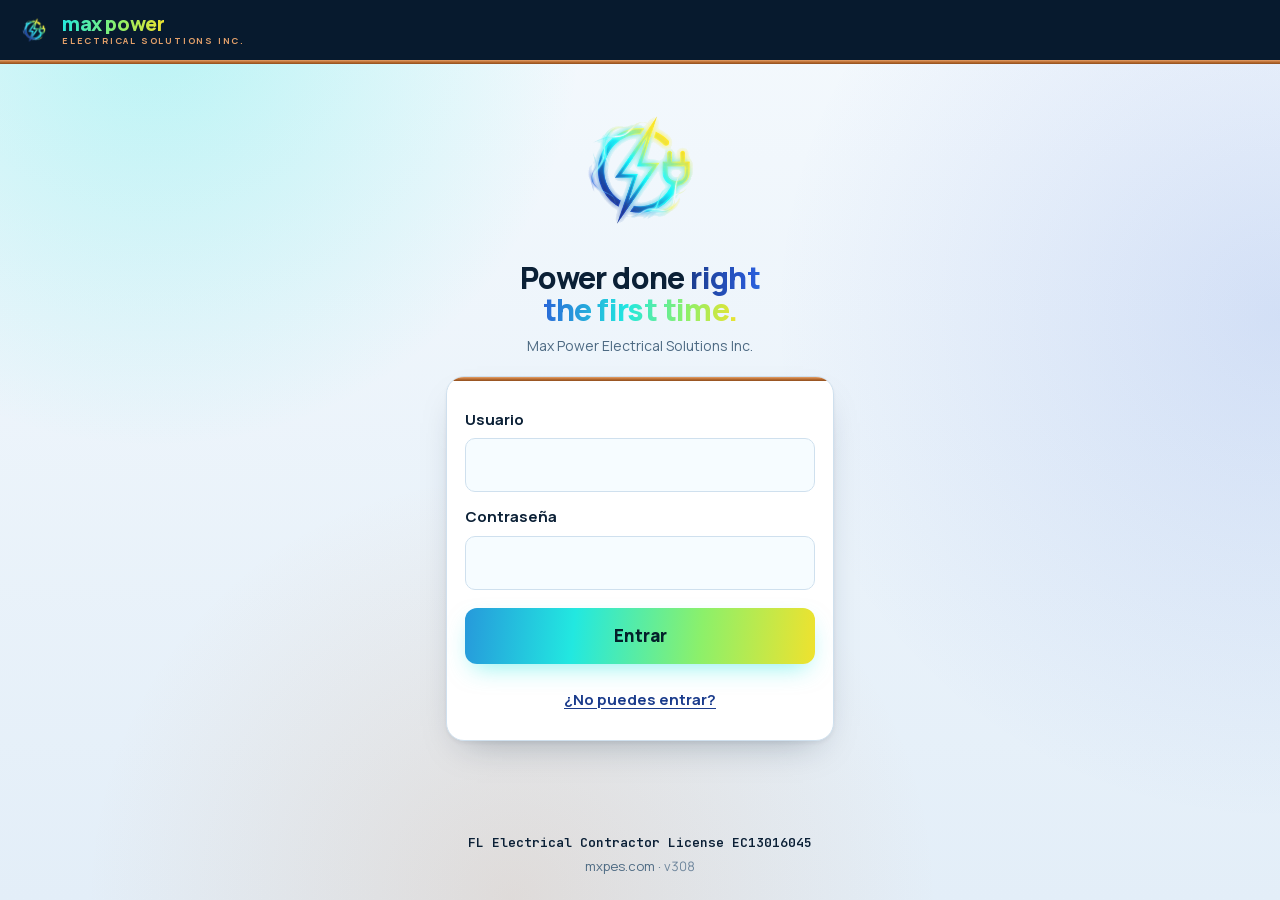
==== commit 80492b2b: "La Bandeja nueva en la pantalla, tercera vuelta: con la Bandeja llena, lo de la IA de antes como las" ====
--- a/index.html
+++ b/index.html
@@ -11,8 +11,8 @@
   <meta name="apple-mobile-web-app-title" content="Max Power">
   <link rel="apple-touch-icon" href="assets/icon-180.png">
   <link rel="icon" type="image/png" sizes="192x192" href="assets/icon-192.png">
-  <link rel="stylesheet" href="css/styles.css?v=299">
-  <link rel="stylesheet" href="css/conta.css?v=305">
+  <link rel="stylesheet" href="css/styles.css?v=308">
+  <link rel="stylesheet" href="css/conta.css?v=308">
 </head>
 <body>
 
@@ -418,8 +418,8 @@
   <script src="assets/config.js?v=209"></script>
   <script src="js/db.js?v=295"></script>
   <script src="js/alcance.js?v=287"></script>
-  <script src="js/app.js?v=303"></script>
-  <script src="js/conta.js?v=305"></script>
+  <script src="js/app.js?v=308"></script>
+  <script src="js/conta.js?v=308"></script>
   <script src="js/i18n.js?v=299"></script>
   <script src="js/iconos.js?v=242"></script>
 </body>
--- a/css/styles.css
+++ b/css/styles.css
@@ -2288,8 +2288,13 @@
   box-shadow: var(--mp-shadow-lg);
   z-index: 200;
   max-width: calc(100vw - 2rem);
+  /* Un aviso largo, en el teléfono, a casi todo el ancho (centrado con left: 50 %, el ancho «al contenido» se quedaba en media
+     pantalla y salía en diez renglones); y no se come los toques de lo que tapa (su botón «Deshacer» sí se toca) */
+  width: max-content;
+  pointer-events: none;
 }
 #toast.error { color: var(--night-bad); border-color: var(--rojo-noche-50); }
+#toast .toast-deshacer { pointer-events: auto; }
 
 /* Sin animaciones para quien lo pide en el teléfono (accesibilidad): se apagan la chispa
    del cable, la del Pulso, el anillo y todo lo que se mueve */
--- a/css/conta.css
+++ b/css/conta.css
@@ -791,6 +791,41 @@
 #conta-raiz .ct-aviso.ct-jr-info { background: var(--mp-sky-1); border-color: var(--mp-line); color: var(--mp-ink-2); }
 #conta-raiz .ct-jr-aprueba, #conta-raiz .ct-jr-iaprop { margin: .4rem 0 0; overflow-wrap: anywhere; }
 #conta-raiz .ct-jr-avisos .ct-jr-link { padding-top: .1rem; }
+/* (la cuadrilla, sola: c10 v5, 15-nov) Lo que la base registró sola, el cheque que pregunta de quién es y por qué un pago no
+   entró solo. En el teléfono todo va en una columna; los botones de la cuadrilla, de 44 px, envuelven. */
+#conta-raiz .ct-jr-solo { margin: .45rem 0 0; overflow-wrap: anywhere; }
+#conta-raiz .ct-jr-chqde { margin: .35rem 0 0; }
+#conta-raiz .ct-jr-dicho { color: var(--mp-ink-2); }
+#conta-raiz .ct-chq { margin: .5rem 0 .3rem; padding: .65rem .75rem .7rem; border-radius: 12px; border: 1px solid var(--cu-light); background: var(--mp-card); min-width: 0; }
+#conta-raiz .ct-chq-arriba { margin: 0; }
+#conta-raiz .ct-chq-lista { display: grid; gap: .5rem; margin-top: .55rem; }
+#conta-raiz .ct-chq-q { margin: 0 0 .5rem; font-size: .95rem; line-height: 1.4; overflow-wrap: anywhere; }
+#conta-raiz .ct-chq-btns { display: flex; flex-wrap: wrap; gap: .45rem; }
+#conta-raiz .ct-chq-btns .ct-chip { min-height: var(--tap, 44px); font-weight: 700; max-width: 100%; overflow-wrap: anywhere; }
+#conta-raiz .ct-chq-no { border-style: dashed; }
+#conta-raiz .ct-chq-res { margin-top: .45rem; }
+#conta-raiz .ct-chq-res:empty { display: none; }
+#conta-raiz .ct-chq-res .ct-aviso { margin: 0; }
+#conta-raiz .ct-jr-franja .ct-nota { margin: .4rem 0 0; }
+#conta-raiz .ct-jr-solos { margin-top: .65rem; padding-top: .55rem; border-top: 1px solid var(--mp-line); }
+#conta-raiz .ct-jr-solos > summary { cursor: pointer; font-size: .95rem; line-height: 1.45; min-height: 36px; padding: .25rem 0; overflow-wrap: anywhere; }
+#conta-raiz .ct-jr-solos > summary:focus-visible { outline: 3px solid var(--mp-blue); outline-offset: 2px; }
+#conta-raiz .ct-solo-lista { display: grid; gap: .5rem; margin-top: .5rem; }
+#conta-raiz .ct-solo-it { padding: .6rem .7rem; border-radius: 12px; border: 1px solid var(--mp-line); background: var(--mp-card); min-width: 0; }
+#conta-raiz .ct-solo-it.nuevo { border-color: var(--cu); box-shadow: inset 3px 0 0 var(--cu); }
+#conta-raiz .ct-solo-cab { display: flex; justify-content: space-between; align-items: baseline; gap: .6rem; font-size: .98rem; }
+#conta-raiz .ct-solo-cab b { min-width: 0; overflow-wrap: anywhere; }
+#conta-raiz .ct-solo-it .ct-sub { margin: .15rem 0 0; }
+#conta-raiz .ct-solo-obras { list-style: none; margin: .4rem 0 0; padding: 0; display: grid; gap: .15rem; font-size: .88rem; }
+#conta-raiz .ct-solo-obras li { display: flex; justify-content: space-between; gap: .6rem; }
+#conta-raiz .ct-solo-obras li > span:first-child { min-width: 0; overflow-wrap: anywhere; }
+#conta-raiz .ct-solo-obras small { color: var(--mp-ink-3); }
+#conta-raiz .ct-solo-it .ct-acciones { margin-top: .45rem; }
+#conta-raiz .ct-solo-aviso { margin: .35rem 0 0; overflow-wrap: anywhere; }
+#conta-raiz .ct-solo-banco { margin: .15rem 0 0; font-size: .78rem; color: var(--mp-ink-3); overflow-wrap: anywhere; }
+#conta-raiz .ct-rep .ct-solo-banco { margin: -.3rem 0 .5rem; }
+#conta-raiz .ct-rep .ct-solo-aviso { margin: .4rem 0 .1rem; }
+#conta-raiz .ct-ob-solo-nota { margin: -.15rem 0 0; }
 
 /* ---- Costo por obra ---- */
 #conta-raiz .ct-ob-cuerpo { display: grid; gap: .8rem; min-width: 0; }
@@ -1545,6 +1580,13 @@
   #conta-raiz .ct-tb-tabla .ct-tabla tbody td:first-child { grid-column: 1 / -1; font-weight: 700; }
   #conta-raiz .ct-tb-tabla .ct-tabla td[data-col]::before { content: attr(data-col); display: block; font-family: var(--font); font-size: .68rem; font-weight: 700; letter-spacing: .05em; text-transform: uppercase; color: var(--mp-ink-3); }
 }
+/* (11c) la misma, apilada SIEMPRE (también en una tarjeta ancha): la proyección de la caja con la columna de la nómina (ocho columnas) no
+   cabe a lo ancho ni en la computadora */
+#conta-raiz .ct-tb-tabla .ct-tabla.apilada thead { display: none; }
+#conta-raiz .ct-tb-tabla .ct-tabla.apilada tbody tr { display: grid; grid-template-columns: repeat(var(--tb-cols, 2), minmax(0, 1fr)); gap: .15rem .6rem; padding: .45rem 0; border-bottom: 1px solid var(--mp-line); }
+#conta-raiz .ct-tb-tabla .ct-tabla.apilada tbody td, #conta-raiz .ct-tb-tabla .ct-tabla.apilada tbody td.r { display: block; border: 0; padding: 0; text-align: left; white-space: normal; overflow-wrap: anywhere; }
+#conta-raiz .ct-tb-tabla .ct-tabla.apilada tbody td:first-child { grid-column: 1 / -1; font-weight: 700; }
+#conta-raiz .ct-tb-tabla .ct-tabla.apilada td[data-col]::before { content: attr(data-col); display: block; font-family: var(--font); font-size: .68rem; font-weight: 700; letter-spacing: .05em; text-transform: uppercase; color: var(--mp-ink-3); }
 /* el embudo de cobro: tres pasos con el cable de cobre arriba (la raya de color de QuickBooks), en fila cuando la tarjeta es ancha */
 #conta-raiz .ct-tb-embudo { display: grid; grid-template-columns: minmax(0, 1fr); gap: .5rem; }
 #conta-raiz .ct-tb-paso { position: relative; display: flex; flex-wrap: wrap; align-items: center; justify-content: space-between; gap: .3rem .5rem; min-width: 0;
@@ -1633,6 +1675,15 @@
 #conta-raiz .ct-tb-ob-w, #conta-raiz .ct-tb-ob-c { display: grid; gap: .4rem; }
 #conta-raiz .ct-tb-ob-c { padding-top: .55rem; border-top: 1px solid var(--mp-line); }
 #conta-raiz .ct-tb-ob-w .ct-tb-et, #conta-raiz .ct-tb-ob-c .ct-tb-et { margin: 0; }
+/* (11c) la nómina: el día de la última nómina como cifra (sin el código: un día, no un monto), el título de su gráfica y sus tres
+   cifras (lo que se debe, los cargos por casar y las nóminas por postear) en su cajita, como los cobros en línea */
+#conta-raiz .ct-tb-nom-dia { font-size: 1.35rem; font-weight: 800; letter-spacing: -.01em; line-height: 1.15; color: var(--mp-ink); white-space: nowrap; }
+#conta-raiz .ct-tb-nom-t { margin: .2rem 0 0; flex-basis: auto; }
+#conta-raiz .ct-tb[data-tb="nomina"] .ct-tb-st small { overflow-wrap: anywhere; }
+/* (11c, con el c16 de verdad) un cargo de Gusto que espera más de lo que la nómina tiene fijado para avisar, o uno des-casado: la cajita
+   con su borde en rojo y, en su línea, el aviso con su icono (el color nunca solo); la línea chica no crece */
+#conta-raiz .ct-tb-st.alarma { border-color: var(--bad); }
+#conta-raiz .ct-tb-st small .ct-tb-vencido { display: inline; font-size: inherit; white-space: nowrap; }
 /* el teléfono: las acciones en dos columnas (no una tira larga) */
 @media (max-width: 699px) {
   #conta-raiz .ct-tb-acc-t { flex-basis: 100%; }
@@ -1644,3 +1695,214 @@
 /* lo de dentro de una tarjeta nunca la ensancha (un hijo de rejilla crece con su contenido si no se le dice) */
 #conta-raiz .ct-tb :is(div, ul, li, dl, p, details) { min-width: 0; }
 #conta-raiz .ct-tb-cuerpo > * { min-width: 0; max-width: 100%; }
+
+/* ===========================================================================
+   LA BANDEJA NUEVA (c17): la tarjeta dice UNA cosa con su «Así es», debajo la
+   caja «¿Qué es? Dímelo con tus palabras», y lo de siempre queda detrás de
+   «Más opciones». Arriba, «Decide por grupo» y la franja con lo que entró
+   solo, lo contestado hace poco y lo recordado. Pensada para el teléfono
+   (390 px): una columna, botones de dedo; en la computadora, dos columnas
+   donde caben.
+   =========================================================================== */
+/* (la píldora de la fila lleva además la clase «cu»: sus colores son los de siempre) */
+#conta-raiz .ct-pill.bn { max-width: 100%; overflow: hidden; text-overflow: ellipsis; white-space: nowrap; }
+#conta-raiz .ct-bn { display: grid; gap: .55rem; margin-top: .55rem; min-width: 0; }
+#conta-raiz .ct-bn > * { min-width: 0; }
+/* la recomendación: lo primero que se lee */
+#conta-raiz .ct-bn-rec, #conta-raiz .ct-bn-ia { display: grid; gap: .45rem; padding: .7rem .8rem .75rem; border-radius: 12px; border: 1px solid var(--mp-line); border-left: 4px solid var(--cu); background: var(--mp-card); min-width: 0; }
+#conta-raiz .ct-bn-ia { border-left-color: var(--mp-blue); background: var(--mp-sky-1); }
+#conta-raiz .ct-bn-t { margin: 0; font-size: 1.02rem; font-weight: 700; line-height: 1.4; color: var(--mp-ink); overflow-wrap: anywhere; }
+#conta-raiz .ct-bn-por { margin: 0; font-size: .86rem; line-height: 1.45; color: var(--mp-ink-2); overflow-wrap: anywhere; }
+#conta-raiz .ct-bn-sin, #conta-raiz .ct-bn-aviso { margin: 0; padding: .6rem .8rem; border-radius: 12px; border: 1px dashed var(--mp-line); font-size: .95rem; line-height: 1.45; color: var(--mp-ink-2); overflow-wrap: anywhere; }
+#conta-raiz .ct-bn-aviso { border-style: solid; border-left: 4px solid var(--warn-ink); background: var(--warn-bg); color: var(--warn-ink); }
+#conta-raiz .ct-bn .ct-acciones { margin-top: .1rem; }
+#conta-raiz .ct-bn-deshecho { margin: 0; }
+#conta-raiz .ct-bn-obra-dia { margin: 0; font-size: .82rem; }
+#conta-raiz .ct-bn-rec .ct-acciones .accion, #conta-raiz .ct-bn-ia .ct-acciones .accion { flex: 1 1 9rem; justify-content: center; text-align: center; min-height: var(--tap); font-size: 1rem; }
+#conta-raiz .ct-bn-ia-h { display: flex; align-items: center; gap: .4rem; margin: 0; font-size: .74rem; font-weight: 800; letter-spacing: .07em; text-transform: uppercase; color: var(--mp-blue); }
+#conta-raiz .ct-bn-rc { display: grid; gap: 0; }
+#conta-raiz .ct-bn-rc .ct-casilla, #conta-raiz .ct-bn-solo { min-height: 36px; font-size: .84rem; font-weight: 600; line-height: 1.3; align-items: flex-start; padding: .25rem 0; }
+#conta-raiz .ct-bn-rc .ct-casilla input, #conta-raiz .ct-bn-solo input { margin-top: .05rem; }
+#conta-raiz .ct-bn .ct-bn-res:empty, #conta-raiz .ct-bn-g .ct-bn-res:empty, #conta-raiz .ct-bn-mas .ct-bn-res:empty { display: none; }
+#conta-raiz .ct-bn-res .ct-aviso { margin: .1rem 0 0; }
+/* «Dímelo con tus palabras» */
+#conta-raiz .ct-bn-dim { display: grid; gap: .1rem; min-width: 0; }
+#conta-raiz .ct-bn-dim .ct-campo { font-size: .95rem; color: var(--mp-ink); }
+#conta-raiz .ct-bn-dim textarea { min-height: 64px; font-size: 1rem; }
+#conta-raiz .ct-bn-dim .ct-acciones .accion { min-height: var(--tap); }
+#conta-raiz .ct-bn-prop:empty { display: none; }
+#conta-raiz .ct-bn-falta { padding: .6rem .8rem; border-radius: 12px; border: 1px solid var(--mp-warn-bd); background: var(--warn-bg); color: var(--warn-ink); font-size: .92rem; line-height: 1.45; overflow-wrap: anywhere; }
+#conta-raiz .ct-bn-falta p { margin: 0; }
+#conta-raiz .ct-bn-falta-n { margin: 0; }
+/* «Más opciones»: plegado; dentro, la lista en dos niveles y lo de siempre */
+#conta-raiz .ct-bn-mas { margin-top: .6rem; border-top: 1px solid var(--mp-line); }
+#conta-raiz .ct-bn-mas > summary { cursor: pointer; min-height: var(--tap); display: flex; align-items: center; gap: .4rem; font-size: .92rem; font-weight: 700; color: var(--cu-dark); list-style: none; }
+#conta-raiz .ct-bn-mas > summary::-webkit-details-marker { display: none; }
+#conta-raiz .ct-bn-mas > summary::after { content: ""; width: .5rem; height: .5rem; border-right: 2px solid currentColor; border-bottom: 2px solid currentColor; transform: translateY(-2px) rotate(45deg); transition: transform .15s; }
+#conta-raiz .ct-bn-mas[open] > summary::after { transform: translateY(2px) rotate(-135deg); }
+#conta-raiz .ct-bn-mas > summary:focus-visible { outline: 3px solid var(--mp-blue); outline-offset: 2px; }
+#conta-raiz .ct-bn-mas-c { display: grid; gap: .7rem; min-width: 0; padding-bottom: .2rem; }
+#conta-raiz .ct-bn-mas-c > * { min-width: 0; }
+#conta-raiz .ct-bn-cat, #conta-raiz .ct-bn-cat-campos, #conta-raiz .ct-bn-g-campos { display: grid; gap: .5rem; min-width: 0; }
+#conta-raiz .ct-bn-cat-campos:empty, #conta-raiz .ct-bn-g-campos:empty { display: none; }
+#conta-raiz .ct-bn-viejo { padding-top: .6rem; border-top: 1px dashed var(--mp-line); min-width: 0; }
+#conta-raiz .ct-bn-viejo-h { margin: 0; font-size: .74rem; font-weight: 800; letter-spacing: .07em; text-transform: uppercase; color: var(--mp-ink-3); }
+/* las facturas que paga un depósito */
+#conta-raiz .ct-bn-fact { display: grid; gap: .4rem; min-width: 0; }
+#conta-raiz .ct-bn-fact-l { margin: 0; padding: 0; border: 0; display: grid; gap: .1rem; min-width: 0; }
+#conta-raiz .ct-bn-fact-l legend { padding: 0; margin-bottom: .2rem; font-size: .82rem; font-weight: 700; color: var(--mp-ink-2); }
+#conta-raiz .ct-bn-fact-it { justify-content: space-between; gap: .6rem; padding: .15rem 0; border-bottom: 1px solid var(--mp-line); font-weight: 600; }
+#conta-raiz .ct-bn-fact-it .ct-bn-fact-n { flex: 1 1 auto; min-width: 0; overflow-wrap: anywhere; }
+#conta-raiz .ct-bn-fact-suma { margin: 0; font-size: .9rem; line-height: 1.45; color: var(--mp-ink-2); }
+#conta-raiz .ct-bn-fact-suma.bien { color: var(--ok-ink); font-weight: 700; }
+#conta-raiz .ct-bn-fact-suma.mal { color: var(--warn-ink); font-weight: 700; }
+#conta-raiz .ct-bn-fact-com[hidden] { display: none; }
+/* «Decide por grupo» */
+#conta-raiz .ct-bn-grupos { padding: .8rem 0 .3rem; border-left: 4px solid var(--cu); }
+#conta-raiz .ct-bn-g-h { padding: 0 1rem .5rem; }
+#conta-raiz .ct-bn-g-h h2 { margin: 0 0 .15rem; }
+#conta-raiz .ct-bn-g-h .ct-sub { margin: 0; font-size: .86rem; line-height: 1.4; color: var(--mp-ink-2); }
+#conta-raiz .ct-bn-grupos > .ct-acciones { padding: 0 1rem .5rem; }
+#conta-raiz .ct-bn-g { border-top: 1px solid var(--mp-line); min-width: 0; }
+#conta-raiz .ct-bn-g-cab { display: grid; grid-template-columns: minmax(0, 1fr) auto 1rem; gap: .15rem .6rem; align-items: center; min-height: var(--tap); padding: .5rem 1rem; cursor: pointer; list-style: none; }
+#conta-raiz .ct-bn-g-cab::-webkit-details-marker { display: none; }
+#conta-raiz .ct-bn-g-cab:focus-visible { outline: 3px solid var(--mp-blue); outline-offset: -3px; }
+#conta-raiz .ct-bn-g[open] > .ct-bn-g-cab { background: var(--mp-sky-2); }
+#conta-raiz .ct-bn-g[open] > .ct-bn-g-cab .ct-f-chev::before { transform: translateY(2px) rotate(-135deg); }
+#conta-raiz .ct-bn-g-n { display: grid; min-width: 0; }
+#conta-raiz .ct-bn-g-n b { overflow: hidden; text-overflow: ellipsis; white-space: nowrap; font-size: .98rem; }
+#conta-raiz .ct-bn-g[open] .ct-bn-g-n b { white-space: normal; overflow-wrap: anywhere; }
+#conta-raiz .ct-bn-g-n small { font-size: .8rem; color: var(--mp-ink-3); overflow-wrap: anywhere; }
+#conta-raiz .ct-bn-g-cab .ct-num { font-weight: 700; white-space: nowrap; }
+#conta-raiz .ct-bn-g-cab .ct-num.neg { color: var(--mp-ink); }
+#conta-raiz .ct-bn-g-cab .ct-num.pos { color: var(--ok-ink); }
+#conta-raiz .ct-bn-g-c { display: grid; gap: .5rem; padding: .6rem 1rem .8rem; min-width: 0; }
+#conta-raiz .ct-bn-g-c > * { min-width: 0; }
+#conta-raiz .ct-bn-g-c .ct-acciones .accion:first-child { flex: 1 1 11rem; justify-content: center; text-align: center; min-height: var(--tap); }
+#conta-raiz .ct-bn-viendo { margin: 0 0 .5rem; background: var(--mp-card); border: 1px solid var(--mp-line); }
+/* la franja: lo que entró solo, lo contestado hace poco y lo recordado */
+#conta-raiz .ct-bn-franja { display: grid; gap: .2rem; border-left: 4px solid var(--cu); }
+#conta-raiz .ct-bn-franja > .ct-nota, #conta-raiz .ct-bn-franja > .ct-aviso { margin: 0 0 .3rem; }
+#conta-raiz .ct-bn-lista + .ct-bn-lista { border-top: 1px solid var(--mp-line); }
+#conta-raiz .ct-bn-lista > summary { cursor: pointer; font-size: .95rem; line-height: 1.45; min-height: var(--tap); display: flex; flex-wrap: wrap; align-items: center; gap: .15rem .35rem; padding: .25rem 0; overflow-wrap: anywhere; }
+#conta-raiz .ct-bn-lista > summary:focus-visible { outline: 3px solid var(--mp-blue); outline-offset: 2px; }
+#conta-raiz .ct-bn-hechos { display: grid; gap: .5rem; margin: .3rem 0 .5rem; }
+#conta-raiz .ct-bn-hecho { padding: .6rem .7rem; border-radius: 12px; border: 1px solid var(--mp-line); background: var(--mp-card); min-width: 0; }
+#conta-raiz .ct-bn-hecho.nuevo { border-color: var(--cu); box-shadow: inset 3px 0 0 var(--cu); }
+#conta-raiz .ct-bn-hecho-cab { display: flex; justify-content: space-between; align-items: baseline; gap: .6rem; font-size: .95rem; }
+#conta-raiz .ct-bn-hecho-cab b { min-width: 0; overflow-wrap: anywhere; }
+#conta-raiz .ct-bn-hecho-cab .ct-num { flex: none; white-space: nowrap; }
+#conta-raiz .ct-bn-hecho .ct-sub { margin: .15rem 0 0; font-size: .84rem; line-height: 1.4; overflow-wrap: anywhere; }
+#conta-raiz .ct-bn-cfg { display: grid; gap: .3rem; margin: .2rem 0 .5rem; }
+#conta-raiz .ct-bn-cfg-tope { max-width: 16rem; }
+#conta-raiz .ct-bn-mem-l { list-style: none; margin: 0 0 .4rem; padding: 0; display: grid; }
+#conta-raiz .ct-bn-mem-l li { display: flex; flex-wrap: wrap; align-items: center; justify-content: space-between; gap: .1rem .8rem; padding: .35rem 0; border-top: 1px solid var(--mp-line); min-width: 0; }
+#conta-raiz .ct-bn-mem-t { flex: 1 1 14rem; min-width: 0; font-size: .92rem; line-height: 1.4; overflow-wrap: anywhere; }
+#conta-raiz .ct-bn-mem-a { display: flex; align-items: center; gap: .9rem; flex: none; }
+#conta-raiz .ct-bn-mem-a .ct-casilla { min-height: 36px; font-size: .86rem; font-weight: 600; }
+@media (min-width: 900px) {
+  #conta-raiz .ct-bn { grid-template-columns: repeat(2, minmax(0, 1fr)); align-items: start; gap: .7rem 1rem; }
+  #conta-raiz .ct-bn > .ct-bn-sin-codigo, #conta-raiz .ct-bn > .ct-bn-deshecho { grid-column: 1 / -1; }
+  #conta-raiz .ct-bn-rec .ct-acciones .accion, #conta-raiz .ct-bn-ia .ct-acciones .accion { flex: 0 1 12rem; }
+  #conta-raiz .ct-bn-prop { grid-column: 2; }
+  #conta-raiz .ct-bn-dim { grid-column: 2; }
+  #conta-raiz .ct-bn > .ct-bn-rec, #conta-raiz .ct-bn > .ct-bn-sin, #conta-raiz .ct-bn > .ct-bn-aviso { grid-column: 1; grid-row: span 2; }
+  #conta-raiz .ct-bn-g-cab { grid-template-columns: minmax(0, 1fr) 9rem 1rem; }
+  #conta-raiz .ct-bn-g-cab .ct-num { text-align: right; }
+  #conta-raiz .ct-bn-g-c { grid-template-columns: repeat(2, minmax(0, 1fr)); align-items: end; }
+  #conta-raiz .ct-bn-g-c > .ct-bn-t, #conta-raiz .ct-bn-g-c > .ct-bn-sin, #conta-raiz .ct-bn-g-c > .ct-acciones, #conta-raiz .ct-bn-g-c > .ct-bn-res, #conta-raiz .ct-bn-g-c > .ct-bn-solo, #conta-raiz .ct-bn-g-c > .ct-bn-motivo { grid-column: 1 / -1; }
+  #conta-raiz .ct-bn-g-c .ct-acciones .accion:first-child { flex: 0 1 16rem; }
+  #conta-raiz .ct-bn-cat { max-width: 34rem; }
+}
+#conta-raiz .ct-bn-g-cab .ct-f-chev { grid-area: auto; grid-column: 3; grid-row: 1; }
+/* (segunda vuelta) el freno del banco arriba del porqué; «¿tienes el recibo?»; lo de dentro de un grupo; «Llegó su recibo»; la tanda */
+#conta-raiz .ct-bn-freno { margin: 0; font-size: .95rem; line-height: 1.45; overflow-wrap: anywhere; }
+#conta-raiz .ct-bn-freno[hidden], #conta-raiz .ct-bn-motivo[hidden] { display: none; }
+#conta-raiz .ct-bn-motivo > span { display: block; }
+#conta-raiz .ct-bn-sube { margin: 0; font-size: .86rem; line-height: 1.45; }
+#conta-raiz .ct-bn-prov-n { margin: 0; font-size: .82rem; }
+#conta-raiz .ct-bn-g-lista { min-width: 0; border: 1px solid var(--mp-line); border-radius: 12px; background: var(--mp-card); }
+#conta-raiz .ct-bn-g-lista > summary { cursor: pointer; min-height: var(--tap); display: flex; align-items: center; padding: .2rem .7rem; font-size: .86rem; font-weight: 700; color: var(--cu-dark); }
+#conta-raiz .ct-bn-g-lista > summary:focus-visible { outline: 3px solid var(--mp-blue); outline-offset: -3px; }
+#conta-raiz .ct-bn-gm { list-style: none; margin: 0; padding: 0 .7rem .3rem; display: grid; min-width: 0; }
+#conta-raiz .ct-bn-gm li { display: grid; grid-template-columns: 3.6rem minmax(0, 1fr) auto; gap: .1rem .5rem; align-items: baseline; padding: .35rem 0; border-top: 1px solid var(--mp-line); font-size: .88rem; line-height: 1.35; min-width: 0; }
+#conta-raiz .ct-bn-gm-f { color: var(--mp-ink-3); white-space: nowrap; }
+#conta-raiz .ct-bn-gm-d { min-width: 0; overflow-wrap: anywhere; }
+#conta-raiz .ct-bn-gm-d small { display: block; font-size: .82rem; color: var(--mp-ink-2); }
+#conta-raiz .ct-bn-gm li > .ct-num { white-space: nowrap; font-weight: 700; }
+#conta-raiz .ct-bn-gm li > .ct-num.pos { color: var(--ok-ink); }
+#conta-raiz .ct-bn-recibos { display: grid; gap: .5rem; margin: 0 0 .5rem; padding: .7rem .8rem .8rem; border-radius: 12px; border: 1px solid var(--mp-warn-bd); border-left: 4px solid var(--warn-ink); background: var(--warn-bg); min-width: 0; }
+#conta-raiz .ct-bn-recibos h3 { margin: 0; font-size: 1rem; line-height: 1.35; color: var(--warn-ink); }
+#conta-raiz .ct-bn-recibos > .ct-sub { margin: 0; font-size: .88rem; line-height: 1.4; color: var(--mp-ink-2); }
+#conta-raiz .ct-bn-recibo { display: grid; gap: .4rem; padding: .6rem .7rem .7rem; border-radius: 12px; border: 1px solid var(--mp-line); background: var(--mp-card); min-width: 0; }
+#conta-raiz .ct-bn-recibo > * { min-width: 0; }
+#conta-raiz .ct-bn-recibo .ct-sub, #conta-raiz .ct-bn-tanda .ct-sub { margin: 0; font-size: .84rem; line-height: 1.4; overflow-wrap: anywhere; }
+#conta-raiz .ct-bn-recibo-t { margin: 0; font-size: .95rem; font-weight: 700; line-height: 1.4; overflow-wrap: anywhere; }
+#conta-raiz .ct-bn-recibo .ct-nota { margin: 0; }
+#conta-raiz .ct-bn-recibo .ct-acciones .accion { flex: 1 1 11rem; justify-content: center; text-align: center; min-height: var(--tap); }
+#conta-raiz .ct-bn-recibo .ct-bn-res:empty { display: none; }
+#conta-raiz .ct-bn-tanda { display: grid; gap: .35rem; padding: .6rem .7rem; border-radius: 12px; border: 1px solid var(--mp-line); border-left: 4px solid var(--cu); background: var(--mp-card); min-width: 0; }
+#conta-raiz .ct-bn-tanda > * { min-width: 0; }
+#conta-raiz .ct-bn-tanda-l > summary { cursor: pointer; min-height: var(--tap); display: flex; align-items: center; font-size: .86rem; font-weight: 700; color: var(--cu-dark); }
+#conta-raiz .ct-bn-tanda-l > summary:focus-visible { outline: 3px solid var(--mp-blue); outline-offset: 2px; }
+#conta-raiz .ct-bn-deja-solo { font-size: .88rem; font-weight: 600; line-height: 1.35; align-items: flex-start; }
+@media (min-width: 900px) {
+  #conta-raiz .ct-bn-g-c > .ct-bn-g-lista, #conta-raiz .ct-bn-g-c > [data-bn-g-solo-c] { grid-column: 1 / -1; }
+  #conta-raiz .ct-bn > .ct-bn-sube { grid-column: 1; }
+  #conta-raiz .ct-bn-recibo .ct-acciones .accion { flex: 0 1 15rem; }
+}
+/* (tercera vuelta) los envoltorios de la franja, los grupos y la barra no ocupan sitio (sus hijos van en la rejilla de la página): se
+   ponen al día uno a uno después de cada respuesta, sin repintar la lista */
+#conta-raiz .ct-env { display: contents; }
+/* la tarjeta cuya recomendación todavía no llegó; lo que escribió la IA, con su voz (otra letra que el porqué de la app); lo que un
+   grupo dejó sin registrar; lo que no puede entrar solo; las tarifas de los procesadores */
+#conta-raiz .ct-bn-pensando { border-style: dotted; }
+#conta-raiz .ct-bn-ia-dice { margin: 0; padding: .1rem 0 .1rem .6rem; border-left: 3px solid var(--mp-blue); font-size: .86rem; line-height: 1.45; font-style: italic; color: var(--mp-ink-2); overflow-wrap: anywhere; }
+#conta-raiz .ct-bn-ia-dice b { font-style: normal; font-weight: 800; color: var(--mp-blue); }
+#conta-raiz .ct-bn-falta .ct-bn-ia-dice { margin-top: .35rem; color: inherit; border-left-color: currentColor; }
+#conta-raiz .ct-bn-falta .ct-bn-ia-dice b { color: inherit; }
+#conta-raiz .ct-bn-g-quedo { margin: 0; overflow-wrap: anywhere; }
+#conta-raiz .ct-bn-apagada { opacity: .6; }
+#conta-raiz .ct-bn-mem-n { font-size: .8rem; color: var(--mp-ink-3); }
+#conta-raiz .ct-bn-tarifas { margin-top: .4rem; padding-top: .5rem; border-top: 1px solid var(--mp-line); }
+#conta-raiz .ct-bn-tarifas h4 { margin: 0 0 .2rem; font-size: .9rem; }
+/* un nombre de contraparte de una sola palabra muy larga no ensancha la tarjeta: los rótulos se parten, y los hijos de sus rejillas
+   pueden encoger */
+#conta-raiz .ct-bn-rec > *, #conta-raiz .ct-bn-ia > *, #conta-raiz .ct-bn-rc > *, #conta-raiz .ct-bn-prop, #conta-raiz .ct-bn-prop > * { min-width: 0; }
+#conta-raiz .ct-bn .ct-casilla, #conta-raiz .ct-bn .ct-campo, #conta-raiz .ct-bn-g .ct-casilla, #conta-raiz .ct-bn-g .ct-campo, #conta-raiz .ct-bn-mas .ct-casilla, #conta-raiz .ct-bn-mas .ct-campo { min-width: 0; overflow-wrap: anywhere; }
+@media (min-width: 900px) {
+  /* con la nota «¿tienes la foto del recibo?» en la columna 1, «Dímelo» bajaba a la tercera fila y dejaba un hueco arriba a la derecha:
+     la rejilla rellena los huecos */
+  #conta-raiz .ct-bn { grid-auto-flow: row dense; }
+  #conta-raiz .ct-bn-g-c > .ct-bn-g-quedo { grid-column: 1 / -1; }
+}
+
+/* ===========================================================================
+   CUENTAS Y REPORTES EN INGLÉS (c18): en qué idioma van los nombres de los
+   estados, y «Para el contador» (el paquete del año: el formulario de la
+   empresa, sus avisos, las líneas del formulario, el 1125-A, los estados y la
+   balanza con su línea). Lo que va al contador sale en inglés.
+   =========================================================================== */
+#conta-raiz .ct-est-idioma { display: block; margin-top: .35rem; font-size: .84rem; color: var(--mp-ink-2); line-height: 1.4; }
+#conta-raiz .ct-est-idioma .ct-jr-link { padding: 0 0 0 .2rem; min-height: 28px; font-size: .84rem; }
+#conta-raiz .ct-fis { display: grid; gap: .6rem; min-width: 0; }
+#conta-raiz .ct-fis > * { min-width: 0; }
+#conta-raiz .ct-fis > .ct-cab, #conta-raiz .ct-fis > .ct-nota, #conta-raiz .ct-fis > .ct-aviso, #conta-raiz .ct-fis > .ct-acciones { margin: 0; }
+#conta-raiz .ct-fis-aj { display: grid; grid-template-columns: minmax(0, 1fr); gap: .5rem; align-items: end; }
+#conta-raiz .ct-fis-res:empty { display: none; }
+#conta-raiz .ct-fis-res .ct-aviso { margin: 0; }
+#conta-raiz .ct-fis-w { margin: 0; padding: .6rem .8rem .6rem 1.8rem; border-radius: 10px; border: 1px solid var(--mp-warn-bd); background: var(--warn-bg); color: var(--warn-ink); font-size: .84rem; line-height: 1.45; display: grid; gap: .3rem; overflow-wrap: anywhere; }
+#conta-raiz .ct-fis-cuerpo { display: grid; min-width: 0; }
+#conta-raiz .ct-fis-d { border-top: 1px solid var(--mp-line); min-width: 0; }
+#conta-raiz .ct-fis-d > summary { cursor: pointer; min-height: var(--tap); display: flex; align-items: center; font-weight: 700; font-size: .95rem; overflow-wrap: anywhere; }
+#conta-raiz .ct-fis-d > summary:focus-visible { outline: 3px solid var(--mp-blue); outline-offset: 2px; }
+#conta-raiz .ct-fis-d .ct-tabla-env { margin-bottom: .6rem; }
+#conta-raiz .ct-fis-t { min-width: 0; }
+#conta-raiz .ct-fis-t td, #conta-raiz .ct-fis-t th { font-size: .86rem; overflow-wrap: anywhere; }
+#conta-raiz .ct-fis-t tr.ct-fis-l td, #conta-raiz .ct-fis-t tr.ct-fis-section td, #conta-raiz .ct-fis-t tr.ct-fis-total td { font-weight: 700; }
+#conta-raiz .ct-fis-t tr.ct-fis-c td:first-child, #conta-raiz .ct-fis-t tr.ct-fis-account td:first-child { padding-left: 1.4rem; color: var(--mp-ink-2); }
+/* la nota de una cuenta dentro de su línea (las comidas: deducible la mitad), debajo de su nombre */
+#conta-raiz .ct-fis-nota { display: block; font-size: .78rem; line-height: 1.35; color: var(--mp-ink-3); overflow-wrap: anywhere; }
+#conta-raiz .ct-fis-t tr.ct-fis-total td { border-top: 1.5px solid var(--mp-ink); }
+#conta-raiz .ct-fis-t td.r, #conta-raiz .ct-fis-t th.r { text-align: right; white-space: nowrap; }
+@media (min-width: 700px) { #conta-raiz .ct-fis-aj { grid-template-columns: 10rem minmax(0, 20rem) minmax(0, 1fr); } }
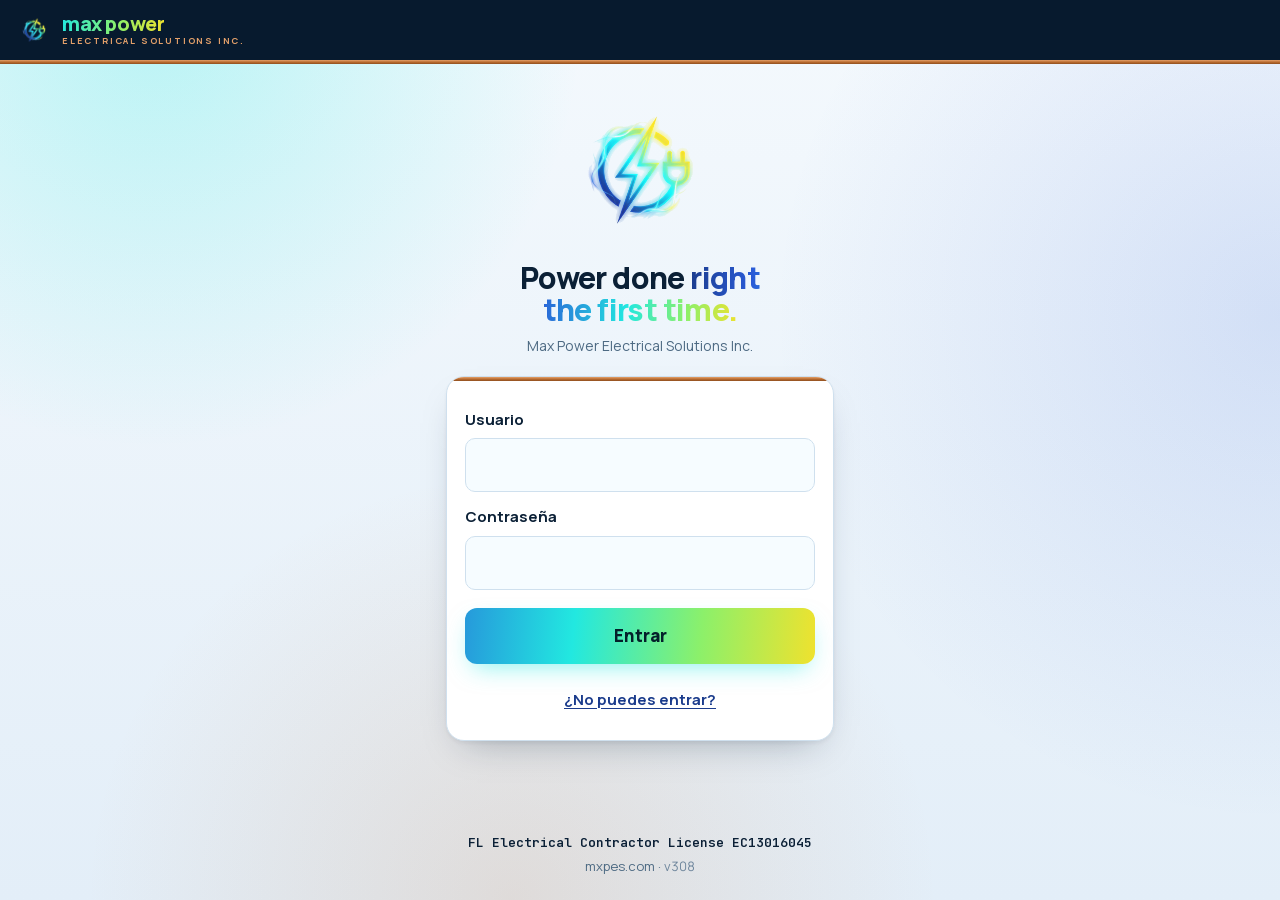
==== commit 7acaed33: "Al integrar la sexta vuelta: la app v309 (conta.js) y el casco v216; la guía de pegado dice que los " ====
--- a/index.html
+++ b/index.html
@@ -419,7 +419,7 @@
   <script src="js/db.js?v=295"></script>
   <script src="js/alcance.js?v=287"></script>
   <script src="js/app.js?v=308"></script>
-  <script src="js/conta.js?v=308"></script>
+  <script src="js/conta.js?v=309"></script>
   <script src="js/i18n.js?v=299"></script>
   <script src="js/iconos.js?v=242"></script>
 </body>
--- a/css/styles.css
+++ b/css/styles.css
@@ -2287,14 +2287,15 @@
   font-weight: 600;
   box-shadow: var(--mp-shadow-lg);
   z-index: 200;
-  max-width: calc(100vw - 2rem);
   /* Un aviso largo, en el teléfono, a casi todo el ancho (centrado con left: 50 %, el ancho «al contenido» se quedaba en media
-     pantalla y salía en diez renglones); y no se come los toques de lo que tapa (su botón «Deshacer» sí se toca) */
+     pantalla y salía en diez renglones); en la computadora, como mucho un párrafo de ancho (antes cruzaba toda la pantalla).
+     EL TOQUE SE QUEDA EN EL AVISO: tocarlo lo quita y nada más (avisar, en js/app.js). Dejarlo pasar a lo que tapa pulsaba un
+     botón que no se ve —un «Así es» de la Contabilidad, por ejemplo—; su botón «Deshacer» sigue siendo un botón */
+  max-width: min(calc(100vw - 2rem), 44rem);
   width: max-content;
-  pointer-events: none;
+  cursor: pointer;
 }
 #toast.error { color: var(--night-bad); border-color: var(--rojo-noche-50); }
-#toast .toast-deshacer { pointer-events: auto; }
 
 /* Sin animaciones para quien lo pide en el teléfono (accesibilidad): se apagan la chispa
    del cable, la del Pulso, el anillo y todo lo que se mueve */
--- a/css/conta.css
+++ b/css/conta.css
@@ -11,6 +11,12 @@
 #conta-raiz { display: grid; gap: .8rem; }
 /* El botón flotante de la app tapa la esquina de las tarjetas: en la contabilidad no hace falta */
 body[data-vista="conta"] .fab { display: none; }
+/* (la Bandeja nueva, cuarta vuelta) EL AVISO, EN EL TELÉFONO, ARRIBA: abajo quedaba justo encima del menú, donde quedan los botones
+   («Así es», «Así es para los N») de la tarjeta o del grupo que se acaba de contestar, y los tapaba hasta 14 s. Arriba tapa el
+   membrete, que no tiene nada que tocar. (Tocarlo lo quita y el toque no pasa a lo que tapa: css/styles.css y avisar, en js/app.js) */
+@media (max-width: 767px) {
+  body[data-vista="conta"] #toast, body[data-vista="conta"].con-menu #toast { top: calc(8px + env(safe-area-inset-top, 0px)); bottom: auto; }
+}
 #conta-raiz .ct-num { font-family: var(--mono); font-variant-numeric: tabular-nums; }
 
 /* ---- pestañas: teléfono e iPad (nueve desde la fase 8, deslizan con tope); en la computadora las esconde el CSS y las enseña el lateral de la app ----
@@ -1906,3 +1912,31 @@
 #conta-raiz .ct-fis-t tr.ct-fis-total td { border-top: 1.5px solid var(--mp-ink); }
 #conta-raiz .ct-fis-t td.r, #conta-raiz .ct-fis-t th.r { text-align: right; white-space: nowrap; }
 @media (min-width: 700px) { #conta-raiz .ct-fis-aj { grid-template-columns: 10rem minmax(0, 20rem) minmax(0, 1fr); } }
+
+/* ---- (la Bandeja nueva, cuarta vuelta, 22-nov-2026) ----
+   «¿Cuál es?»: las opciones entre las que el banco no sabe elegir (botones secundarios, del mismo tamaño que un dedo) y debajo la
+   caja de la elegida, con su «Así es»; la misma caja para un botón de «Lo que dice el banco» (dentro de la forma de la tarjeta) */
+#conta-raiz .ct-bn-elige { display: grid; gap: .5rem; padding: .7rem .8rem .75rem; border-radius: 12px; border: 1px solid var(--mp-line); border-left: 4px solid var(--cu); background: var(--mp-card); min-width: 0; }
+#conta-raiz .ct-bn-elige > * { min-width: 0; }
+#conta-raiz .ct-bn-elige-ops .accion { flex: 1 1 9rem; justify-content: center; text-align: center; min-height: var(--tap); overflow-wrap: anywhere; }
+#conta-raiz .ct-bn-elige-ops .accion[aria-pressed="true"] { border-color: var(--cu); box-shadow: inset 0 0 0 2px var(--cu); font-weight: 800; }
+#conta-raiz .ct-bn-elige-caja:empty { display: none; }
+#conta-raiz .ct-form > .ct-bn-op { margin-top: .2rem; }
+/* la nota de una tarjeta a medias cuya recomendación cambió por algo que Edgar acaba de decir */
+#conta-raiz .ct-bn-ya { margin: 0 0 .5rem; padding: .5rem .7rem; border-radius: 10px; border: 1px solid var(--mp-line); border-left: 4px solid var(--mp-blue); background: var(--mp-sky-1); color: var(--mp-ink); font-size: .9rem; line-height: 1.4; }
+/* el grupo: a qué obra va cada compra (en su renglón de la lista, y en una línea) */
+#conta-raiz .ct-bn-gm-d small.ct-bn-gm-obra { color: var(--cu-dark); font-weight: 700; }
+#conta-raiz .ct-bn-gm-d small[hidden] { display: none; }
+#conta-raiz .ct-bn-g-obras { margin: 0; font-size: .86rem; line-height: 1.4; color: var(--mp-ink); }
+#conta-raiz .ct-bn-g-obras[hidden] { display: none; }
+#conta-raiz .ct-bn-olvida { font-size: .88rem; font-weight: 600; line-height: 1.35; align-items: flex-start; }
+/* la franja de la IA de antes, con la Bandeja nueva: una línea discreta debajo de «Decide por grupo», sin botón principal */
+#conta-raiz .ct-ia-franja.ct-ia-discreta { border-left-width: 2px; padding-top: .45rem; padding-bottom: .45rem; box-shadow: none; background: transparent; gap: .3rem .7rem; }
+#conta-raiz .ct-ia-discreta .ct-ia-f-txt { font-size: .82rem; color: var(--mp-ink-3); }
+#conta-raiz .ct-ia-discreta .ct-ia-f-txt b, #conta-raiz .ct-ia-discreta .ct-ia-f-txt .ct-num { color: var(--mp-ink-2); }
+#conta-raiz .ct-ia-discreta .ct-ia-f-acc { flex: 0 0 auto; }
+#conta-raiz .ct-ia-discreta .ct-ia-f-acc .accion { flex: none; min-height: 36px; padding: .3rem .8rem; font-size: .82rem; }
+/* «Para el contador»: la balanza entera (el renglón que no es una cuenta) */
+#conta-raiz .ct-fis-t tr.ct-fis-comp td { font-style: italic; }
+/* los apartados de los Estados, en el teléfono, en dos renglones: con «Para el contador» el último quedaba fuera de la fila */
+@media (max-width: 767px) { #conta-raiz .ct-est-subs { flex-wrap: wrap; overflow-x: visible; } }
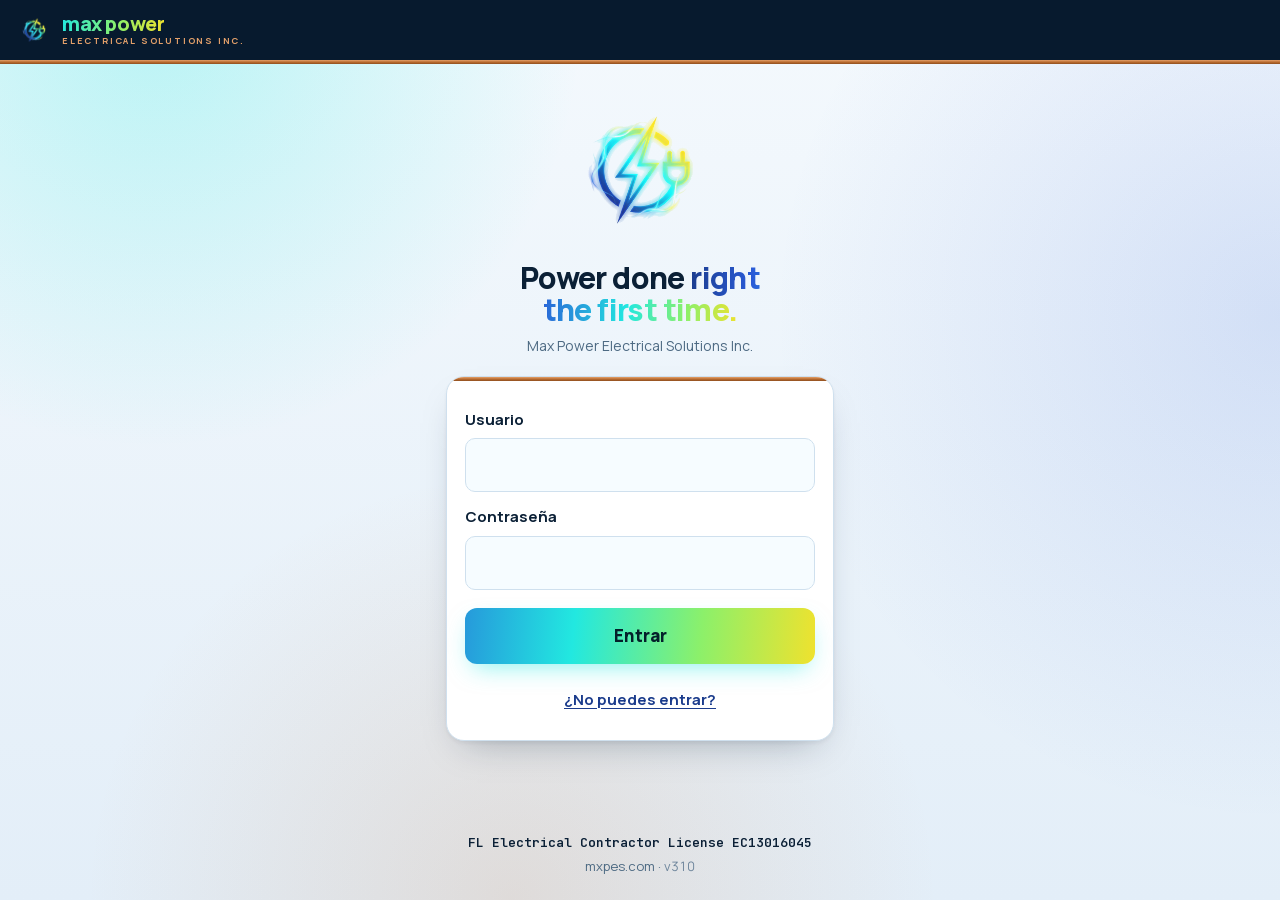
==== commit 30a9a5e0: "v310 (casco v217): el recargo del 2.99 % de tarjeta ya no se cobra dos veces (O-F6)" ====
--- a/index.html
+++ b/index.html
@@ -417,10 +417,10 @@
   <script src="assets/logo.js?v=236"></script>
   <script src="assets/config.js?v=209"></script>
   <script src="js/db.js?v=295"></script>
-  <script src="js/alcance.js?v=287"></script>
-  <script src="js/app.js?v=308"></script>
+  <script src="js/alcance.js?v=310"></script>
+  <script src="js/app.js?v=310"></script>
   <script src="js/conta.js?v=309"></script>
-  <script src="js/i18n.js?v=299"></script>
+  <script src="js/i18n.js?v=310"></script>
   <script src="js/iconos.js?v=242"></script>
 </body>
 </html>
